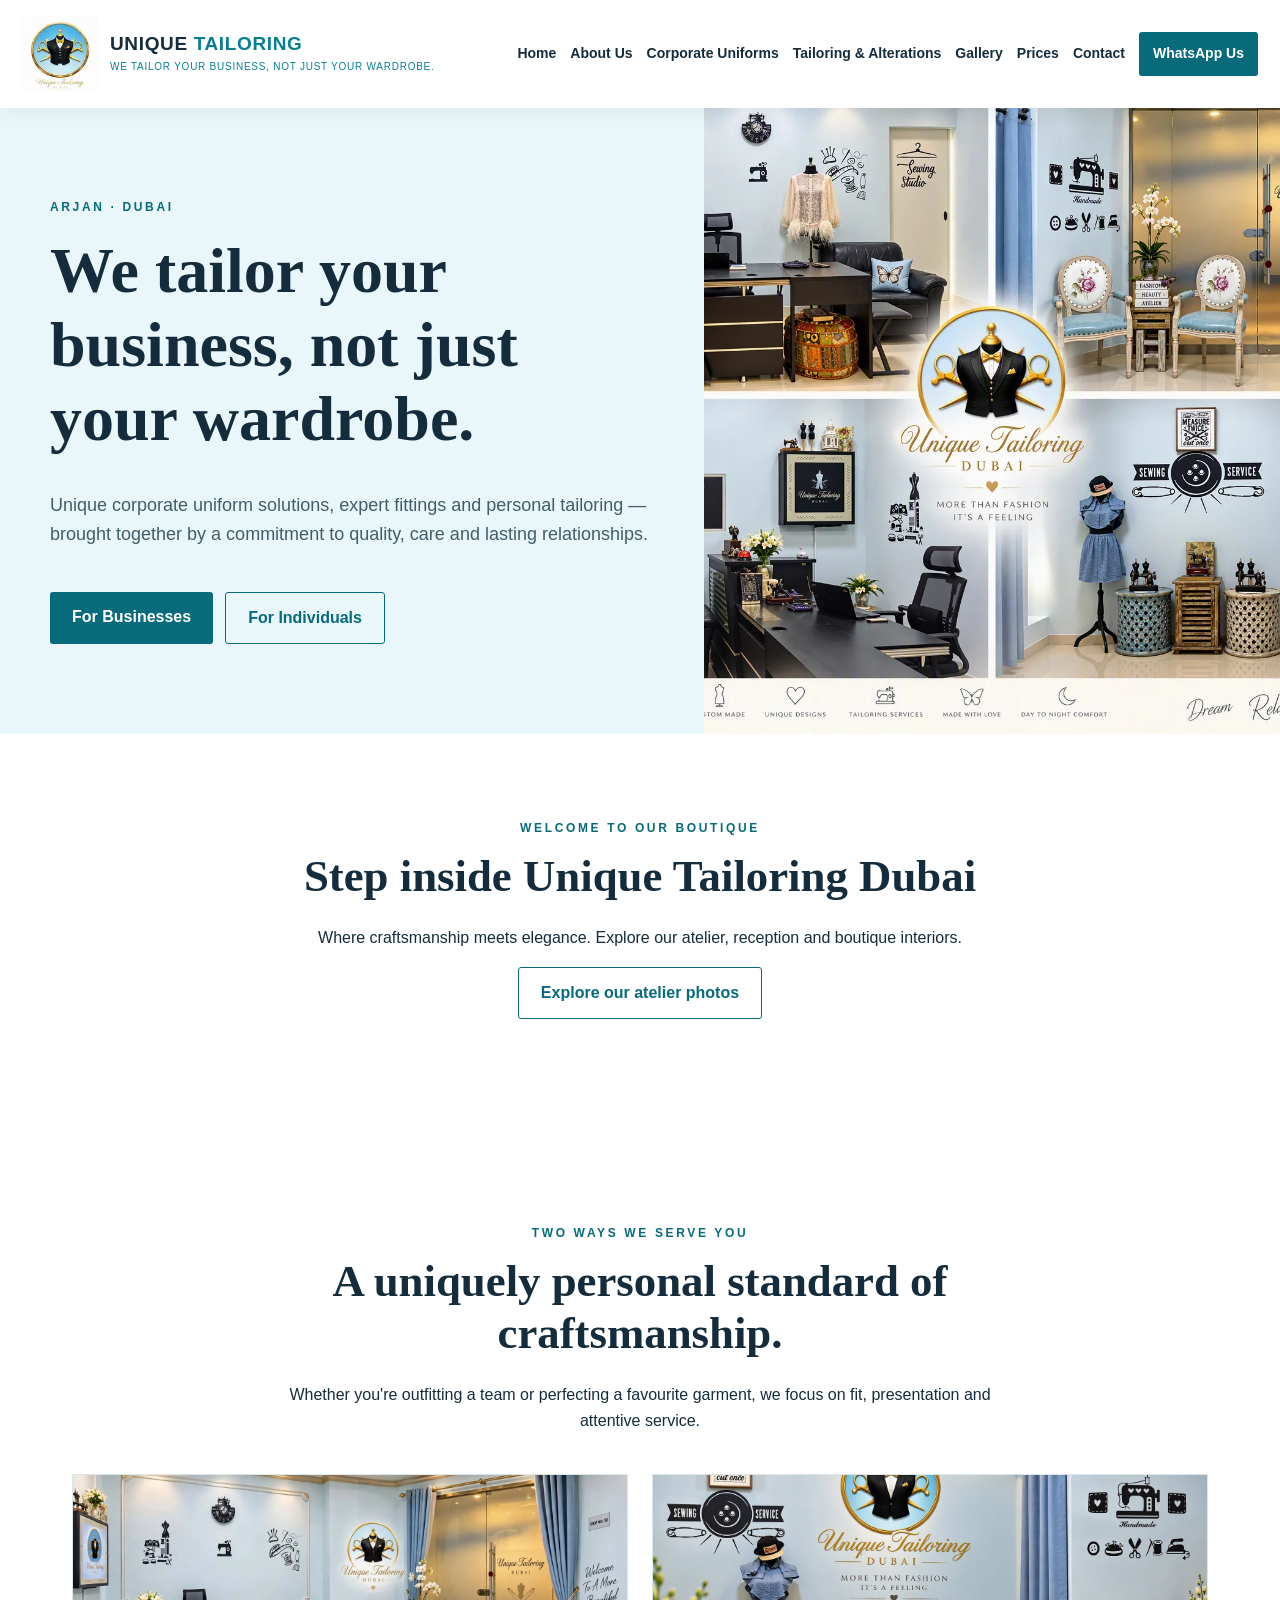
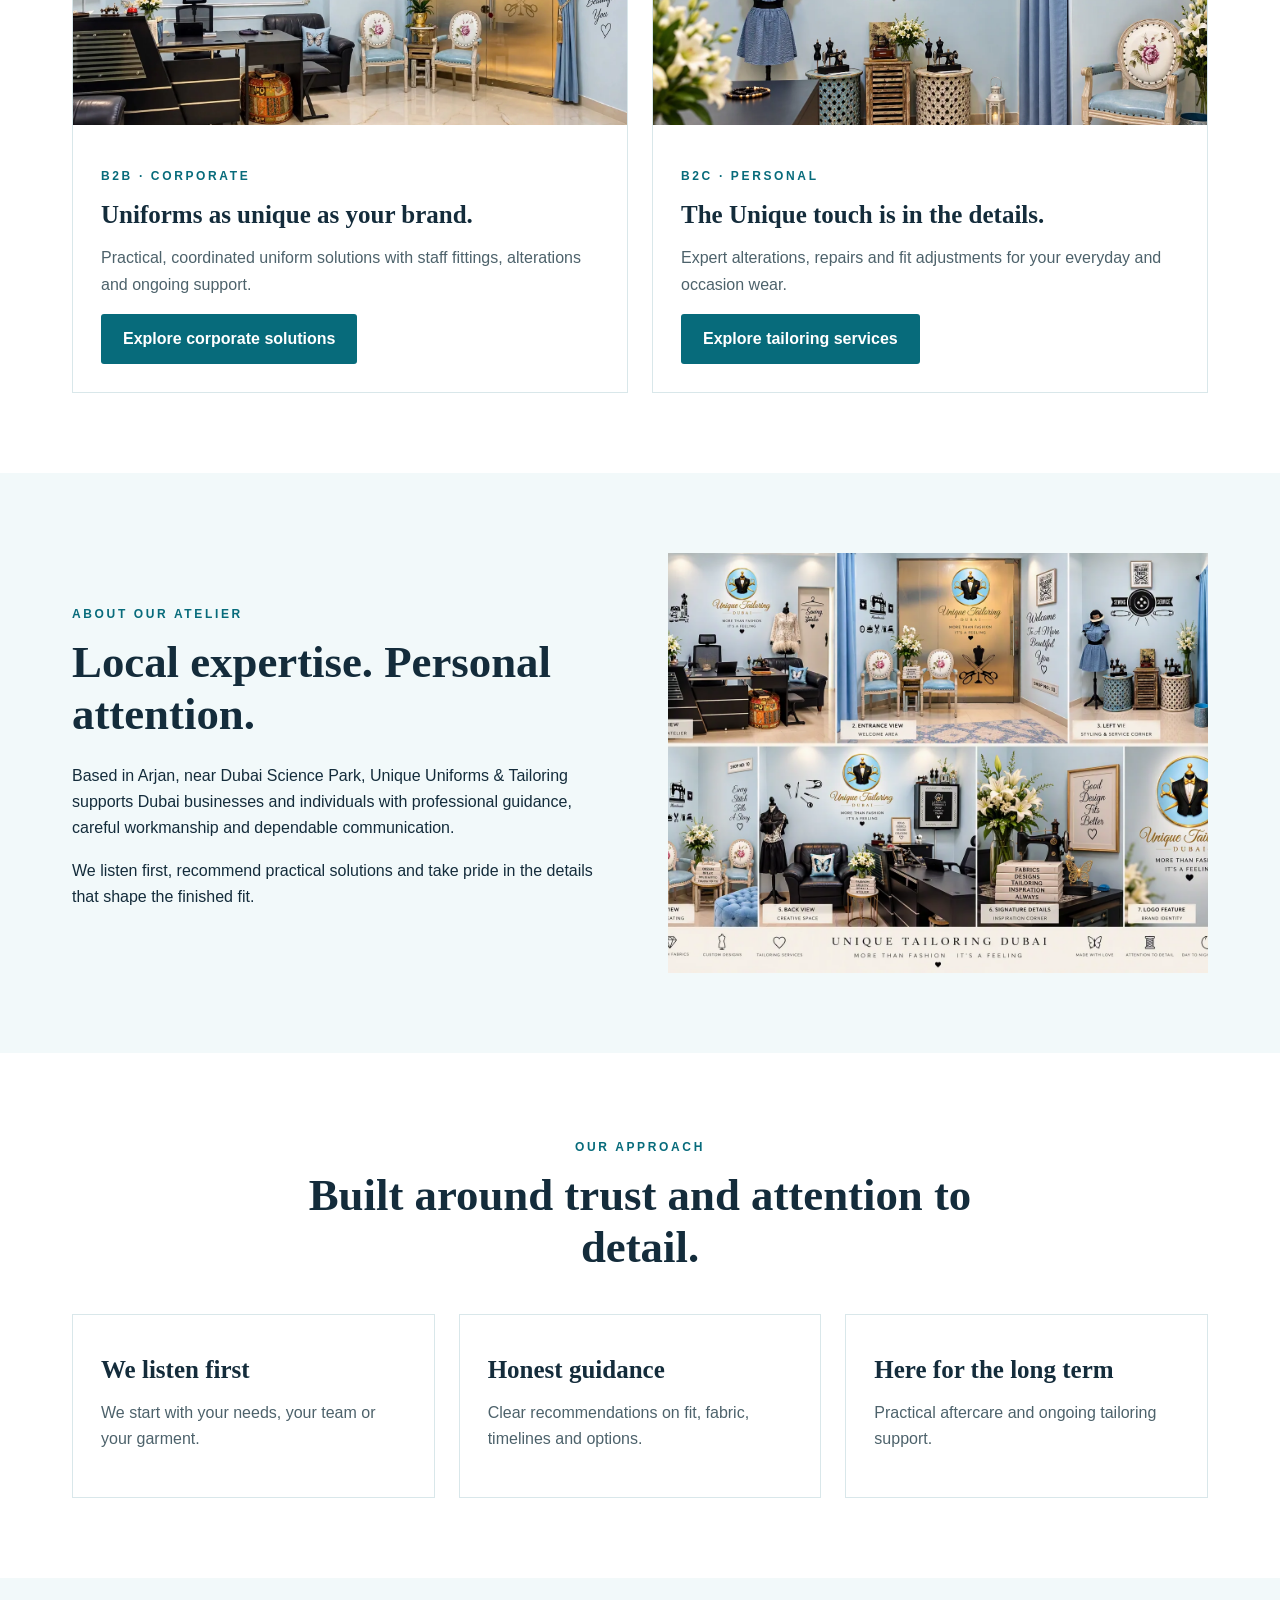
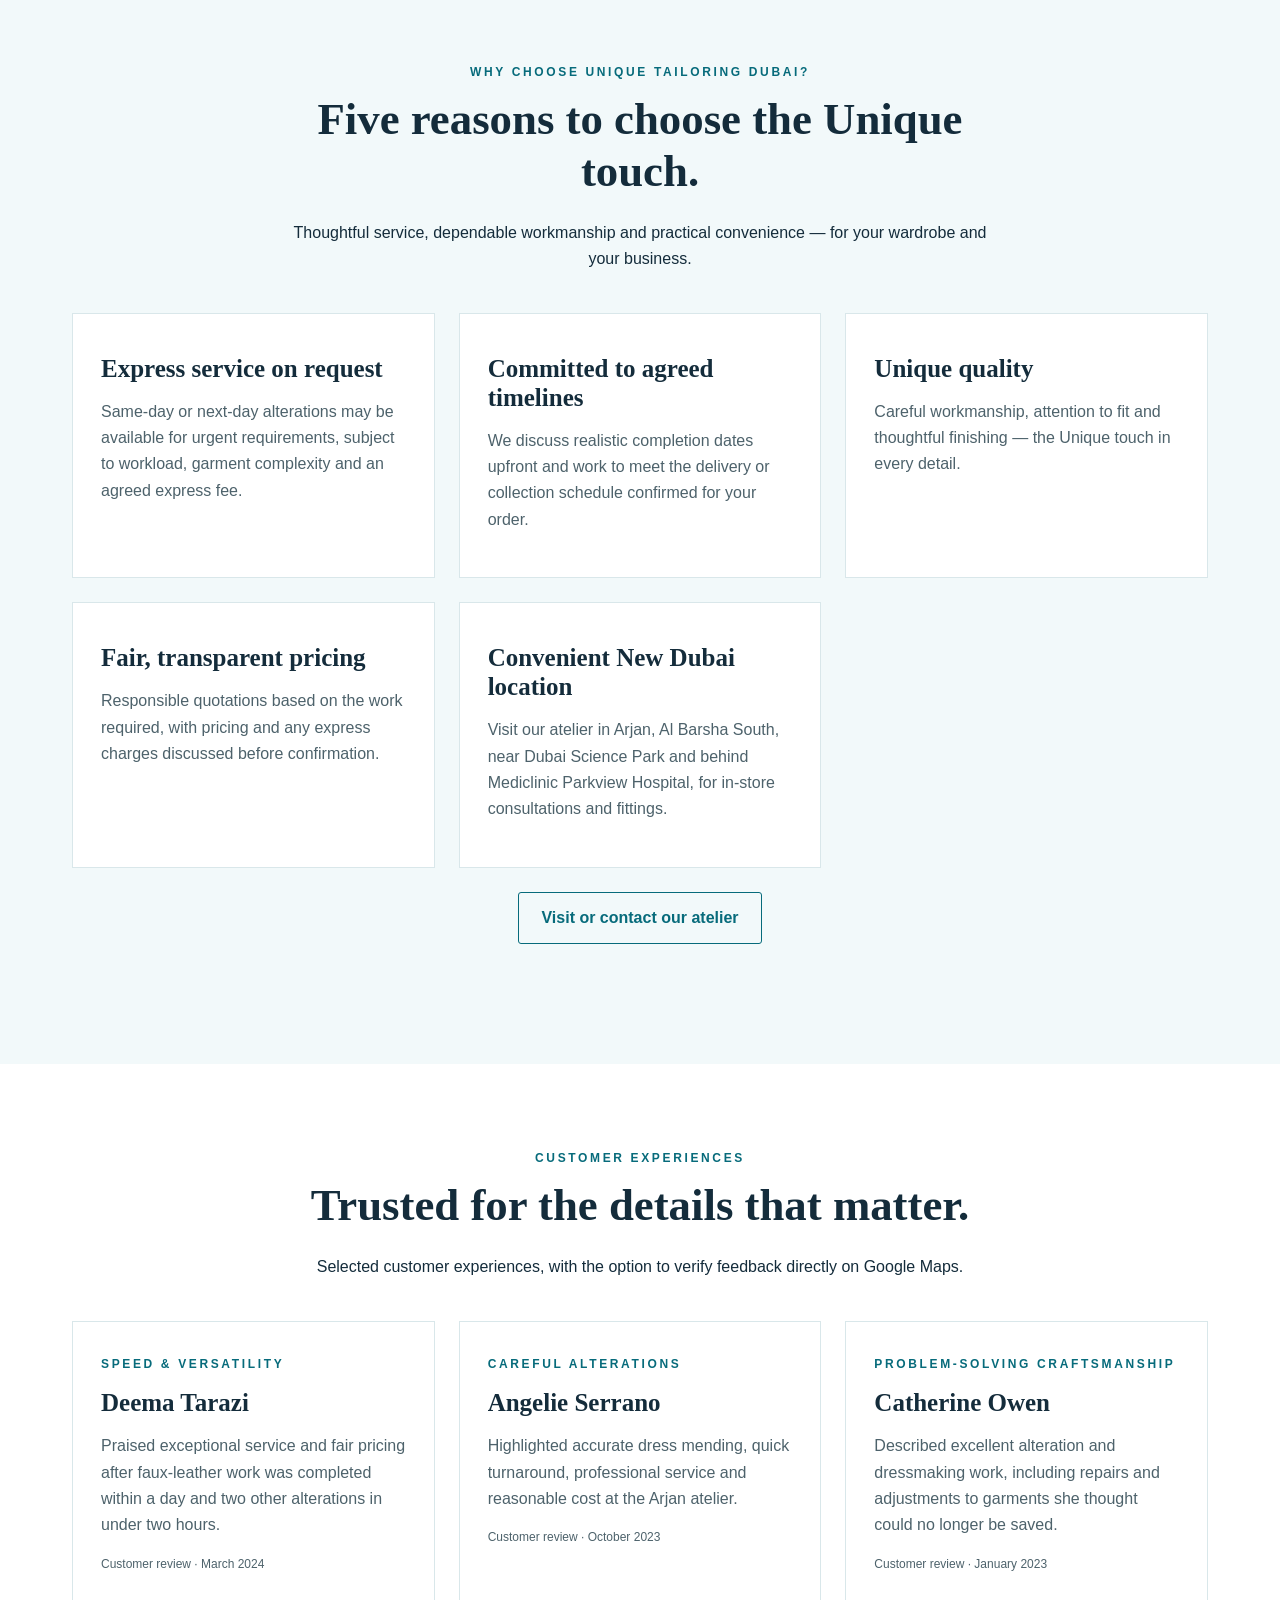
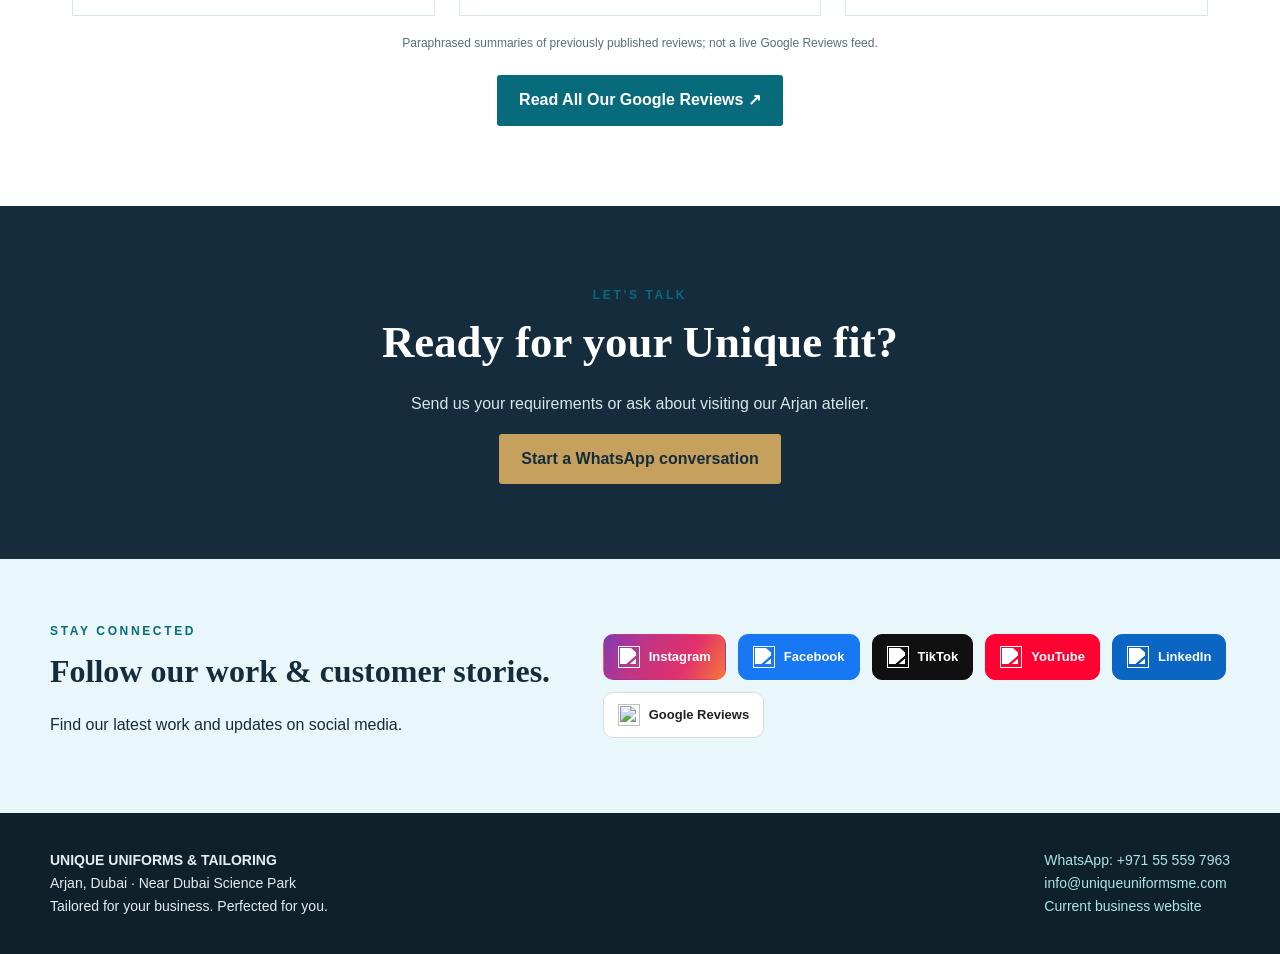
==== index.html @ d4fbe010 "Clarify Google review verification and prominent review link" ====
<!doctype html><html lang="en"><head><meta charset="utf-8"><meta name="viewport" content="width=device-width, initial-scale=1"><meta name="description" content="Unique Uniforms & Tailoring in Arjan, Dubai. Corporate uniforms, professional fittings, tailoring and alterations."><title>Corporate Uniforms & Expert Tailoring | Unique Tailoring Dubai</title><link rel="stylesheet" href="style.css"><meta name="robots" content="noindex,nofollow"><meta property="og:type" content="website"><meta property="og:site_name" content="Unique Tailoring Dubai"><meta property="og:title" content="Corporate Uniforms & Expert Tailoring | Unique Tailoring Dubai"><meta property="og:description" content="Unique Uniforms &amp; Tailoring in Arjan, Dubai. Corporate uniforms, professional fittings, tailoring and alterations."><meta property="og:url" content="https://uniqueuniformsdubai.github.io/Unique-Tailoring-Preview-/index.html"><meta property="og:image" content="https://uniqueuniformsdubai.github.io/Unique-Tailoring-Preview-/atelier-reception-wide.webp"><meta name="twitter:card" content="summary_large_image"><link rel="icon" type="image/webp" href="assets/unique-tailoring-logo.webp"></head><body><header><div class="nav"><a class="brand brand-with-logo" href="index.html"><img src="assets/unique-tailoring-logo.webp" alt="Unique Tailoring Dubai logo" width="76" height="76" loading="lazy"><span class="brand-copy"><span>UNIQUE <span style="color:#087f91">TAILORING</span></span><small>WE TAILOR YOUR BUSINESS, NOT JUST YOUR WARDROBE.</small></span></a><button class="mobile-menu-toggle" type="button" aria-label="Open navigation" aria-expanded="false" aria-controls="site-links" onclick="var n=document.getElementById('site-links');var o=n.classList.toggle('is-open');this.setAttribute('aria-expanded',String(o));this.setAttribute('aria-label',o?'Close navigation':'Open navigation')">☰ <span>Menu</span></button><nav class="links" id="site-links"><a href="index.html">Home</a><a href="about.html">About Us</a><a href="corporate.html">Corporate Uniforms</a><a href="tailoring.html">Tailoring & Alterations</a><a href="gallery.html">Gallery</a><a href="prices.html">Prices</a><a href="contact.html">Contact</a><a class="btn" href="https://wa.me/971555597963" target="_blank" rel="noopener">WhatsApp Us</a></nav></div></header><main><section class="hero"><div class="copy"><span class="eyebrow">Arjan · Dubai</span><h1>We tailor your business, not just your wardrobe.</h1><p class="lead">Unique corporate uniform solutions, expert fittings and personal tailoring — brought together by a commitment to quality, care and lasting relationships.</p><div class="actions"><a class="btn" href="corporate.html">For Businesses</a><a class="btn outline" href="tailoring.html">For Individuals</a></div></div><img src="atelier-views-collage.webp" alt="A collection of views inside Unique Tailoring Dubai atelier and boutique" loading="eager" fetchpriority="high"></section><section class="wrap atelier-home"><div class="center"><span class="eyebrow">Welcome to our boutique</span><h2>Step inside Unique Tailoring Dubai</h2><p>Where craftsmanship meets elegance. Explore our atelier, reception and boutique interiors.</p><a class="btn outline" href="gallery.html#our-atelier">Explore our atelier photos</a></div></section><section class="wrap"><div class="center"><span class="eyebrow">Two ways we serve you</span><h2>A uniquely personal standard of craftsmanship.</h2><p>Whether you're outfitting a team or perfecting a favourite garment, we focus on fit, presentation and attentive service.</p></div><div class="cards two"><article class="card"><img src="atelier-reception-wide.webp" alt="Professional clothing and workwear" loading="lazy"><div class="inside"><span class="eyebrow">B2B · Corporate</span><h3>Uniforms as unique as your brand.</h3><p>Practical, coordinated uniform solutions with staff fittings, alterations and ongoing support.</p><a class="btn" href="corporate.html">Explore corporate solutions</a></div></article><article class="card"><img src="atelier-styling-corner.webp" alt="Tailoring craftsmanship" loading="lazy"><div class="inside"><span class="eyebrow">B2C · Personal</span><h3>The Unique touch is in the details.</h3><p>Expert alterations, repairs and fit adjustments for your everyday and occasion wear.</p><a class="btn" href="tailoring.html">Explore tailoring services</a></div></article></div></section><section class="soft"><div class="wrap split"><div><span class="eyebrow">About our atelier</span><h2>Local expertise. Personal attention.</h2><p>Based in Arjan, near Dubai Science Park, Unique Uniforms & Tailoring supports Dubai businesses and individuals with professional guidance, careful workmanship and dependable communication.</p><p>We listen first, recommend practical solutions and take pride in the details that shape the finished fit.</p></div><img src="atelier-interior-collage.webp" alt="Garment tailoring work" loading="lazy"></div></section><section class="wrap"><div class="center"><span class="eyebrow">Our approach</span><h2>Built around trust and attention to detail.</h2></div><div class="cards"><div class="card"><div class="inside"><h3>We listen first</h3><p>We start with your needs, your team or your garment.</p></div></div><div class="card"><div class="inside"><h3>Honest guidance</h3><p>Clear recommendations on fit, fabric, timelines and options.</p></div></div><div class="card"><div class="inside"><h3>Here for the long term</h3><p>Practical aftercare and ongoing tailoring support.</p></div></div></div></section><section class="soft" id="why-choose-us"><div class="wrap"><div class="center"><span class="eyebrow">Why choose Unique Tailoring Dubai?</span><h2>Five reasons to choose the Unique touch.</h2><p>Thoughtful service, dependable workmanship and practical convenience — for your wardrobe and your business.</p></div><div class="cards"><article class="card"><div class="inside"><h3>Express service on request</h3><p>Same-day or next-day alterations may be available for urgent requirements, subject to workload, garment complexity and an agreed express fee.</p></div></article><article class="card"><div class="inside"><h3>Committed to agreed timelines</h3><p>We discuss realistic completion dates upfront and work to meet the delivery or collection schedule confirmed for your order.</p></div></article><article class="card"><div class="inside"><h3>Unique quality</h3><p>Careful workmanship, attention to fit and thoughtful finishing — the Unique touch in every detail.</p></div></article><article class="card"><div class="inside"><h3>Fair, transparent pricing</h3><p>Responsible quotations based on the work required, with pricing and any express charges discussed before confirmation.</p></div></article><article class="card"><div class="inside"><h3>Convenient New Dubai location</h3><p>Visit our atelier in Arjan, Al Barsha South, near Dubai Science Park and behind Mediclinic Parkview Hospital, for in-store consultations and fittings.</p></div></article></div><div class="center" style="margin-top:24px"><a class="btn outline" href="contact.html">Visit or contact our atelier</a></div></div></section><section class="wrap" id="reviews"><div class="center"><span class="eyebrow">Customer experiences</span><h2>Trusted for the details that matter.</h2><p>Selected customer experiences, with the option to verify feedback directly on Google Maps.</p></div><div class="cards"><article class="card"><div class="inside"><span class="eyebrow">Speed & versatility</span><h3>Deema Tarazi</h3><p>Praised exceptional service and fair pricing after faux-leather work was completed within a day and two other alterations in under two hours.</p><p class="note">Customer review · March 2024</p></div></article><article class="card"><div class="inside"><span class="eyebrow">Careful alterations</span><h3>Angelie Serrano</h3><p>Highlighted accurate dress mending, quick turnaround, professional service and reasonable cost at the Arjan atelier.</p><p class="note">Customer review · October 2023</p></div></article><article class="card"><div class="inside"><span class="eyebrow">Problem-solving craftsmanship</span><h3>Catherine Owen</h3><p>Described excellent alteration and dressmaking work, including repairs and adjustments to garments she thought could no longer be saved.</p><p class="note">Customer review · January 2023</p></div></article></div><p class="review-note">Paraphrased summaries of previously published reviews; not a live Google Reviews feed.</p><div style="text-align:center;margin-top:22px"><a class="btn" href="https://maps.app.goo.gl/wjJMb9TZ3QaaZT998?g_st=ic" target="_blank" rel="noopener noreferrer">Read All Our Google Reviews ↗</a></div></section><section class="cta"><span class="eyebrow">Let's talk</span><h2>Ready for your Unique fit?</h2><p>Send us your requirements or ask about visiting our Arjan atelier.</p><a class="btn gold" href="https://wa.me/971555597963">Start a WhatsApp conversation</a></section><section class="social-strip"><div class="social-inner"><div><span class="eyebrow">Stay connected</span><h2>Follow our work & customer stories.</h2><p>Find our latest work and updates on social media.</p></div><div class="social-icons"><a class="social-link" href="https://www.instagram.com/uniforms_unique" target="_blank" rel="noopener noreferrer" aria-label="Instagram"><img src="https://cdn.jsdelivr.net/npm/simple-icons@v15/icons/instagram.svg" alt="" loading="lazy"><span>Instagram</span></a><a class="social-link" href="https://www.facebook.com/share/1H9Nz3CjFB/?mibextid=wwXIfr" target="_blank" rel="noopener noreferrer" aria-label="Facebook"><img src="https://cdn.jsdelivr.net/npm/simple-icons@v15/icons/facebook.svg" alt="" loading="lazy"><span>Facebook</span></a><a class="social-link" href="https://www.tiktok.com/@uniqueuniforms" target="_blank" rel="noopener noreferrer" aria-label="TikTok"><img src="https://cdn.jsdelivr.net/npm/simple-icons@v15/icons/tiktok.svg" alt="" loading="lazy"><span>TikTok</span></a><a class="social-link" href="https://youtube.com/@abdallaabdelaziz542" target="_blank" rel="noopener noreferrer" aria-label="YouTube"><img src="https://cdn.jsdelivr.net/npm/simple-icons@v15/icons/youtube.svg" alt="" loading="lazy"><span>YouTube</span></a><a class="social-link" href="https://www.linkedin.com/company/unique-uniforms-tailoring/" target="_blank" rel="noopener noreferrer" aria-label="LinkedIn"><img src="https://cdn.jsdelivr.net/npm/simple-icons@v15/icons/linkedin.svg" alt="" loading="lazy"><span>LinkedIn</span></a><a class="social-link" href="https://maps.app.goo.gl/wjJMb9TZ3QaaZT998?g_st=ic" target="_blank" rel="noopener noreferrer" aria-label="Google Reviews"><img src="https://cdn.jsdelivr.net/npm/simple-icons@v15/icons/google.svg" alt="" loading="lazy"><span>Google Reviews</span></a></div></div></section></main><footer><div class="foot"><div><strong>UNIQUE UNIFORMS & TAILORING</strong><div>Arjan, Dubai · Near Dubai Science Park</div><div>Tailored for your business. Perfected for you.</div></div><div><a href="https://wa.me/971555597963">WhatsApp: +971 55 559 7963</a><div><a href="mailto:info@uniqueuniformsme.com">info@uniqueuniformsme.com</a></div><div><a href="https://uniqueuniformsme.com">Current business website</a></div></div></div></footer></body></html>
---- style.css ----
:root{--navy:#142c3b;--teal:#087f91;--sky:#eaf7fa;--gold:#c6a15d;--muted:#58707b}*{box-sizing:border-box}body{margin:0;font-family:Arial,Helvetica,sans-serif;color:var(--navy);line-height:1.65}a{text-decoration:none;color:inherit}header{background:white;position:sticky;top:0;z-index:5;box-shadow:0 2px 20px #142c3b12}.nav{max-width:1180px;margin:auto;padding:16px 22px;display:flex;align-items:center;justify-content:space-between;gap:18px}.brand{font-weight:800;letter-spacing:.04em;line-height:1.2}.brand small{display:block;font-weight:400;color:var(--teal);font-size:11px;letter-spacing:.15em}.links{display:flex;gap:22px;align-items:center;font-size:14px;font-weight:600}.btn{display:inline-block;background:var(--teal);color:white;border-radius:3px;padding:12px 22px;font-weight:700}.btn.gold{background:var(--gold);color:var(--navy)}.btn.outline{background:transparent;border:1px solid var(--teal);color:var(--teal)}.hero{min-height:570px;display:grid;grid-template-columns:1.1fr .9fr;background:var(--sky)}.hero .copy{padding:90px max(28px,calc((100vw - 1180px)/2));padding-right:50px;display:flex;flex-direction:column;justify-content:center}.eyebrow{text-transform:uppercase;color:var(--teal);letter-spacing:.22em;font-size:12px;font-weight:800}h1,h2,h3{font-family:Georgia,serif;line-height:1.16}h1{font-size:clamp(40px,5vw,70px);margin:16px 0}h2{font-size:clamp(30px,3.5vw,46px);margin:10px 0 22px}h3{font-size:25px;margin:12px 0}.lead{font-size:18px;color:#425d69;max-width:600px}.hero img{width:100%;height:100%;object-fit:cover;min-height:420px}.actions{display:flex;gap:12px;flex-wrap:wrap;margin-top:24px}.wrap{max-width:1180px;margin:auto;padding:80px 22px}.center{text-align:center;max-width:720px;margin:0 auto 40px}.cards{display:grid;grid-template-columns:repeat(3,1fr);gap:24px}.cards.two{grid-template-columns:repeat(2,1fr)}.card{border:1px solid #d9e7ea;background:white;overflow:hidden}.card img{width:100%;height:250px;object-fit:cover}.card .inside{padding:28px}.card p{color:var(--muted)}.soft{background:#f2f9fa}.dark{background:var(--navy);color:white}.dark p{color:#d3e3e9}.split{display:grid;grid-template-columns:1fr 1fr;gap:55px;align-items:center}.split img{width:100%;height:420px;object-fit:cover}.pill{display:inline-block;background:#d8eff2;color:#087f91;padding:7px 12px;margin:4px;font-size:13px;font-weight:700}.cta{text-align:center;padding:75px 20px;background:var(--navy);color:white}.cta p{color:#d6e7ea}footer{background:#0e202a;color:#e4eef1;padding:36px 22px;font-size:14px}footer .foot{max-width:1180px;margin:auto;display:flex;justify-content:space-between;gap:20px;flex-wrap:wrap}footer a{color:#aee3e9}.note{font-size:12px;color:#6b818a}.contact{display:grid;grid-template-columns:1fr 1fr;gap:30px}.contact .panel{padding:28px;background:var(--sky)}@media(max-width:760px){.nav{align-items:flex-start;flex-direction:column}.links{flex-wrap:wrap;gap:12px}.hero{grid-template-columns:1fr}.hero .copy{padding:56px 24px}.hero img{height:320px;min-height:0}.wrap{padding:55px 20px}.cards,.cards.two,.split,.contact{grid-template-columns:1fr}.split img{height:300px}.card img{height:220px}}
.social-strip{background:#eaf7fa;padding:58px 22px}.social-inner{max-width:1180px;margin:auto;display:grid;grid-template-columns:1fr 1.2fr;gap:30px;align-items:center}.social-inner h2{font-size:32px}.social-icons{display:flex;gap:10px;flex-wrap:wrap}.social-link{display:flex;gap:9px;align-items:center;background:white;border:1px solid #d9e7ea;border-radius:5px;padding:11px 13px;font-size:13px;font-weight:700}.social-link img{width:19px;height:19px}.review-note{text-align:center;font-size:12px;color:#58707b;margin-top:18px}@media(max-width:760px){.social-inner{grid-template-columns:1fr}}

.brand-with-logo{display:flex;align-items:center;gap:12px}.brand-with-logo img{width:76px;height:76px;object-fit:contain;flex-shrink:0}.brand-copy{display:flex;flex-direction:column;gap:4px}.brand-copy>span{font-size:19px}.brand-copy small{max-width:350px;font-size:10px;line-height:1.45;color:#087f91;letter-spacing:.075em}@media(max-width:760px){.brand-with-logo img{width:62px;height:62px}.brand-copy>span{font-size:17px}.brand-copy small{font-size:9px;max-width:240px}}

.nav{max-width:1320px}.links{gap:14px;flex-wrap:wrap}.links>a{white-space:nowrap}.links .btn{padding:10px 14px}.interior-hero{background:linear-gradient(120deg,#eaf7fa,#f8fbfb);border-bottom:1px solid #d9e7ea}.interior-hero .wrap{padding-top:70px;padding-bottom:70px}.interior-hero h1{max-width:900px}.about-logo{max-height:440px;object-fit:contain!important}.gallery-placeholder{min-height:235px;background:linear-gradient(145deg,#dceff3,#f9fbfa);display:flex;flex-direction:column;align-items:center;justify-content:center;text-align:center;gap:9px;padding:25px;border-bottom:1px solid #d9e7ea}.gallery-placeholder span{font:40px Georgia,serif;color:#c6a15d}.gallery-placeholder strong{font:24px Georgia,serif;color:#142c3b}.gallery-placeholder small{color:#58707b}.gallery-wide{min-height:190px;border:1px solid #d9e7ea}.price-pending{font-weight:700;color:#087f91!important}@media(max-width:1000px){.nav{align-items:flex-start;flex-direction:column}.links{gap:12px}}@media(max-width:760px){.interior-hero .wrap{padding-top:50px;padding-bottom:50px}.links{font-size:12px}.links .btn{padding:9px 11px}}

.photo-grid{display:grid;grid-template-columns:repeat(4,minmax(0,1fr));gap:18px}.photo-item{margin:0;border:1px solid #d9e7ea;background:white;overflow:hidden}.photo-item img{width:100%;aspect-ratio:4/5;object-fit:cover;display:block;transition:transform .2s}.photo-item img:hover{transform:scale(1.035)}.photo-item figcaption{padding:13px 14px;font-size:13px;color:#425d69}@media(max-width:900px){.photo-grid{grid-template-columns:repeat(2,minmax(0,1fr))}}@media(max-width:500px){.photo-grid{gap:10px}.photo-item figcaption{font-size:11px;padding:10px}}

.price-groups{display:grid;grid-template-columns:repeat(2,minmax(0,1fr));gap:26px}.price-group{border:1px solid #d9e7ea;background:white;padding:25px}.price-group h3{font-size:24px;border-bottom:2px solid #eaf7fa;padding-bottom:14px}.price-entry{display:flex;justify-content:space-between;gap:16px;padding:12px 0;border-bottom:1px solid #e9eff1;align-items:start}.price-entry:last-child{border:0}.price-entry strong{font-size:14px}.price-entry p{font-size:12px;color:#58707b;margin:2px 0 0}.price-entry>span{white-space:nowrap;font-weight:700;color:#087f91;font-size:14px}@media(max-width:760px){.price-groups{grid-template-columns:1fr}.price-group{padding:19px}}

/* Recognizable platform-brand social icons and touch-friendly profile links */
.social-icons{gap:12px}.social-link{border-radius:10px;padding:10px 14px;min-height:46px;transition:transform .15s ease,box-shadow .15s ease}.social-link:hover,.social-link:focus-visible{transform:translateY(-2px);box-shadow:0 5px 15px #142c3b20}.social-link img{width:22px;height:22px;flex-shrink:0}.social-link[href*="instagram.com"]{background:linear-gradient(120deg,#833ab4,#c13584,#e1306c,#f77737);color:#fff;border-color:transparent}.social-link[href*="facebook.com"]{background:#1877f2;color:#fff;border-color:#1877f2}.social-link[href*="tiktok.com"]{background:#101010;color:#fff;border-color:#101010}.social-link[href*="youtube.com"]{background:#ff0033;color:#fff;border-color:#ff0033}.social-link[href*="linkedin.com"]{background:#0a66c2;color:#fff;border-color:#0a66c2}.social-link[href*="g.co"],.social-link[href*="maps.app.goo.gl"]{background:#fff;color:#202124;border-color:#dadce0}.social-link:not([href*="g.co"]):not([href*="maps.app.goo.gl"]) img{filter:brightness(0) invert(1)}

/* Responsive accessible navigation */
.mobile-menu-toggle{display:none;align-items:center;gap:8px;border:1px solid #bcd7dc;background:white;color:var(--navy);border-radius:7px;font-size:16px;font-weight:700;padding:9px 13px;cursor:pointer}
@media(max-width:760px){.nav{flex-direction:row;flex-wrap:wrap;align-items:center;justify-content:space-between;padding:10px 16px}.brand-with-logo{max-width:calc(100% - 110px)}.brand-with-logo img{width:48px;height:48px}.brand-copy>span{font-size:14px}.brand-copy small{font-size:8px;letter-spacing:0;max-width:210px}.mobile-menu-toggle{display:inline-flex}.links{display:none;width:100%;flex-direction:column;align-items:stretch;gap:0;padding:8px 0 12px;border-top:1px solid #e5eff1}.links.is-open{display:flex}.links>a{display:block;padding:12px 8px;font-size:15px;border-bottom:1px solid #edf2f3}.links>a.btn{text-align:center;margin-top:8px}.hero .copy{padding:45px 22px}.hero img{min-height:280px}.wrap{padding-top:48px;padding-bottom:48px}.photo-grid{grid-template-columns:repeat(2,minmax(0,1fr));gap:10px}.photo-item figcaption{font-size:12px;padding:8px}.social-link{min-height:46px}}
@media(max-width:370px){.brand-copy small{display:none}.photo-grid{grid-template-columns:1fr}}

/* Readability and accessible contrast refinements */
:root{--teal:#076b7b;--muted:#4d626b}
.eyebrow{color:#076b7b}.photo-item figcaption{font-size:14px}.review-date{color:#4d626b;font-size:13px}
@media(max-width:760px){.brand-copy small{font-size:10px;line-height:1.3;letter-spacing:0}.photo-item figcaption{font-size:13px}.eyebrow{font-size:13px}.review-date{font-size:13px}}

/* In-page gallery lightbox, with native Escape-to-close and focus management */
.gallery-lightbox{width:min(94vw,1080px);max-width:1080px;max-height:94vh;border:0;border-radius:12px;padding:12px;background:#fff;color:#142c3b;box-shadow:0 20px 70px #0005}.gallery-lightbox::backdrop{background:#071821dd}.lightbox-toolbar{display:flex;align-items:center;justify-content:space-between;gap:18px;padding:4px 4px 12px}.lightbox-caption{font-size:15px;font-weight:600}.lightbox-close{border:0;background:#eaf7fa;color:#142c3b;border-radius:50%;width:42px;height:42px;font-size:29px;line-height:1;cursor:pointer;flex-shrink:0}.lightbox-close:focus-visible{outline:3px solid #076b7b;outline-offset:2px}.lightbox-image{display:block;max-width:100%;width:auto;max-height:calc(94vh - 90px);object-fit:contain;margin:auto}

.story-content{max-width:780px;margin:24px auto 0;font-size:17px;line-height:1.8}.story-content p{margin:0 0 17px}.story-content strong{color:#076b7b;font-size:20px}
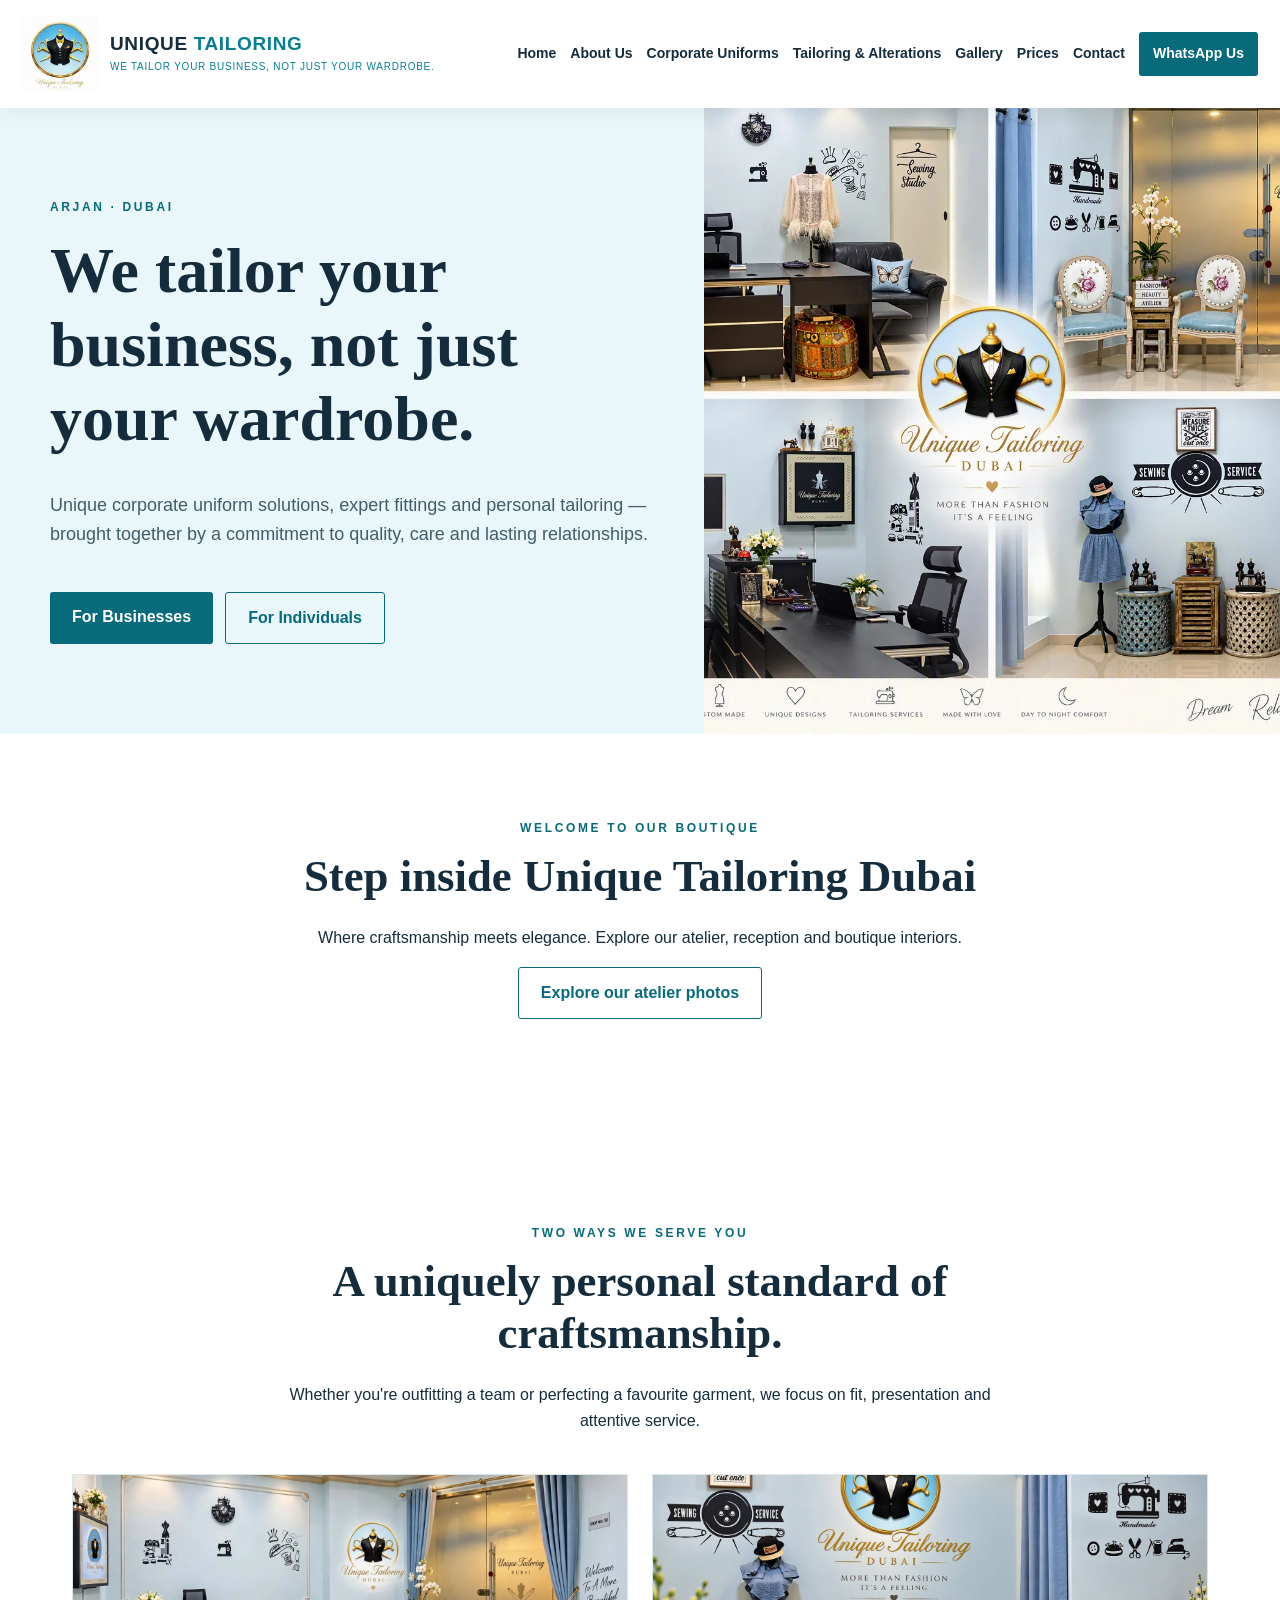
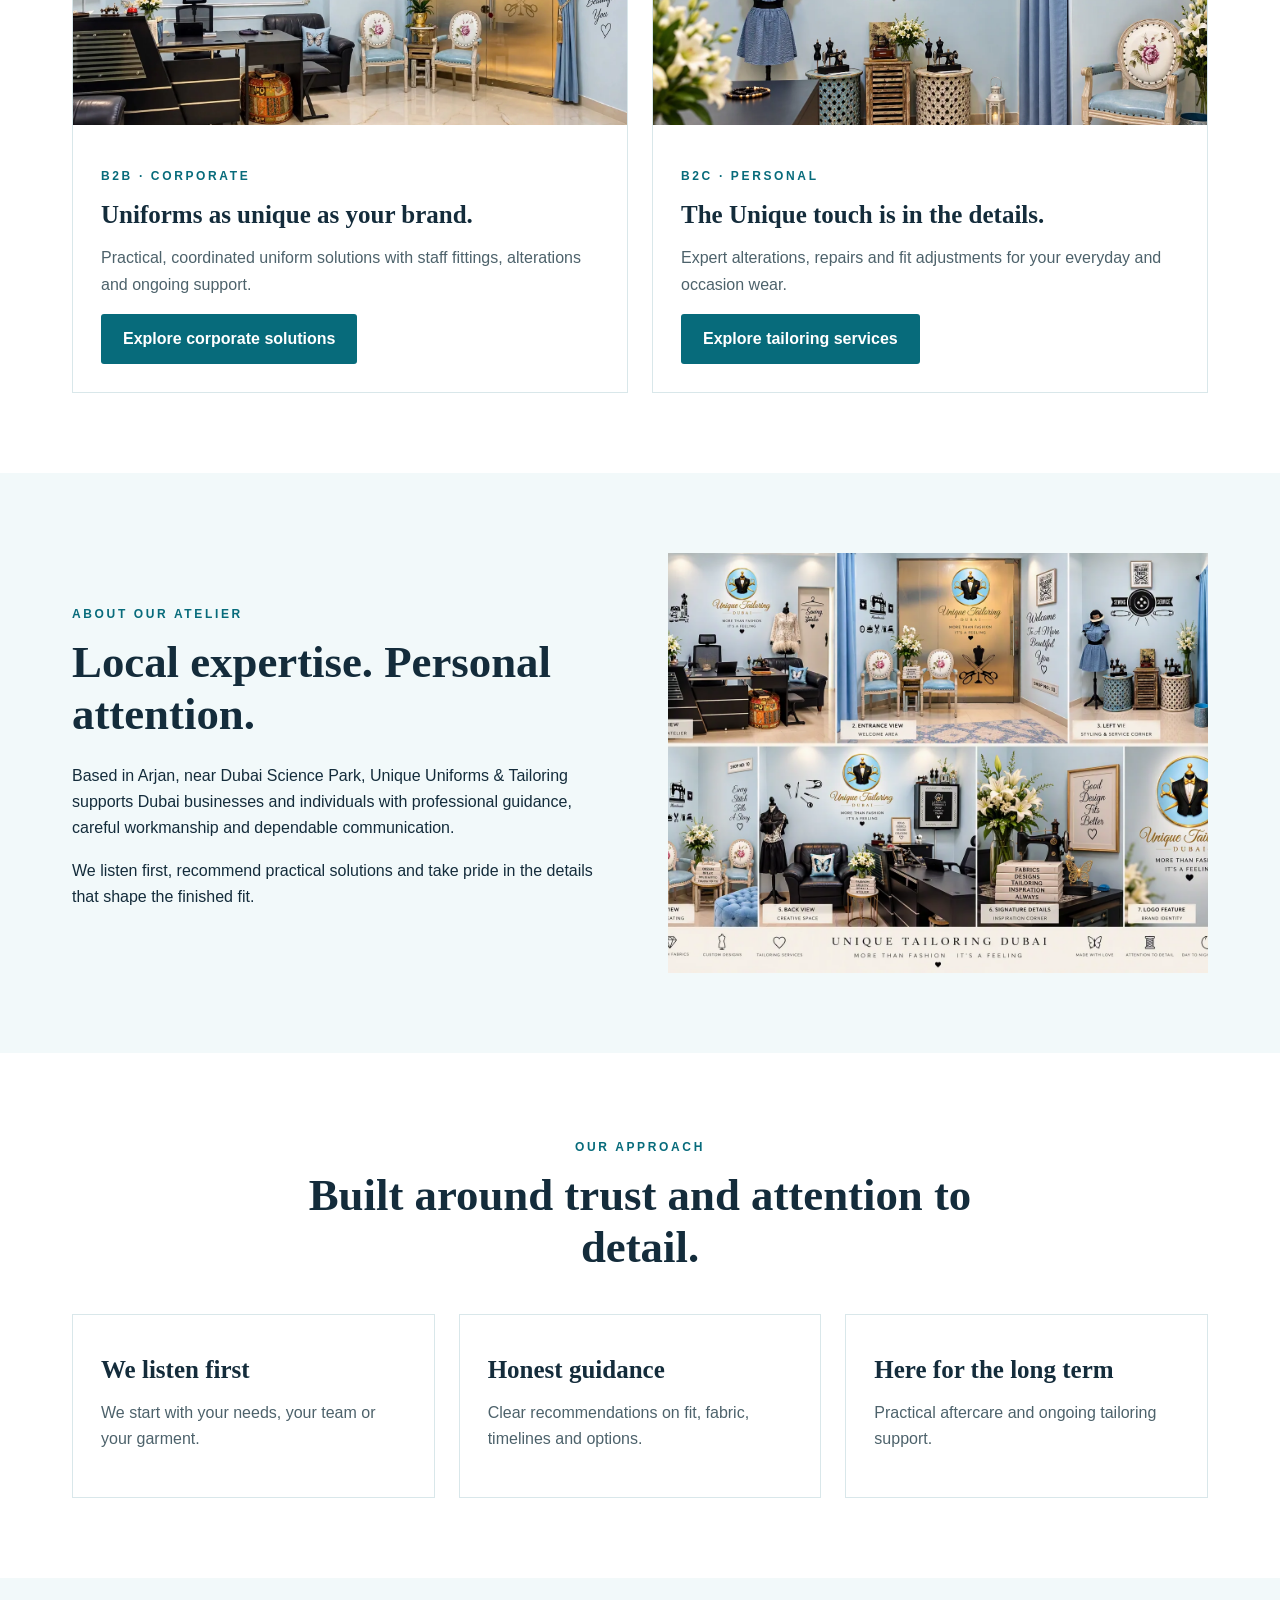
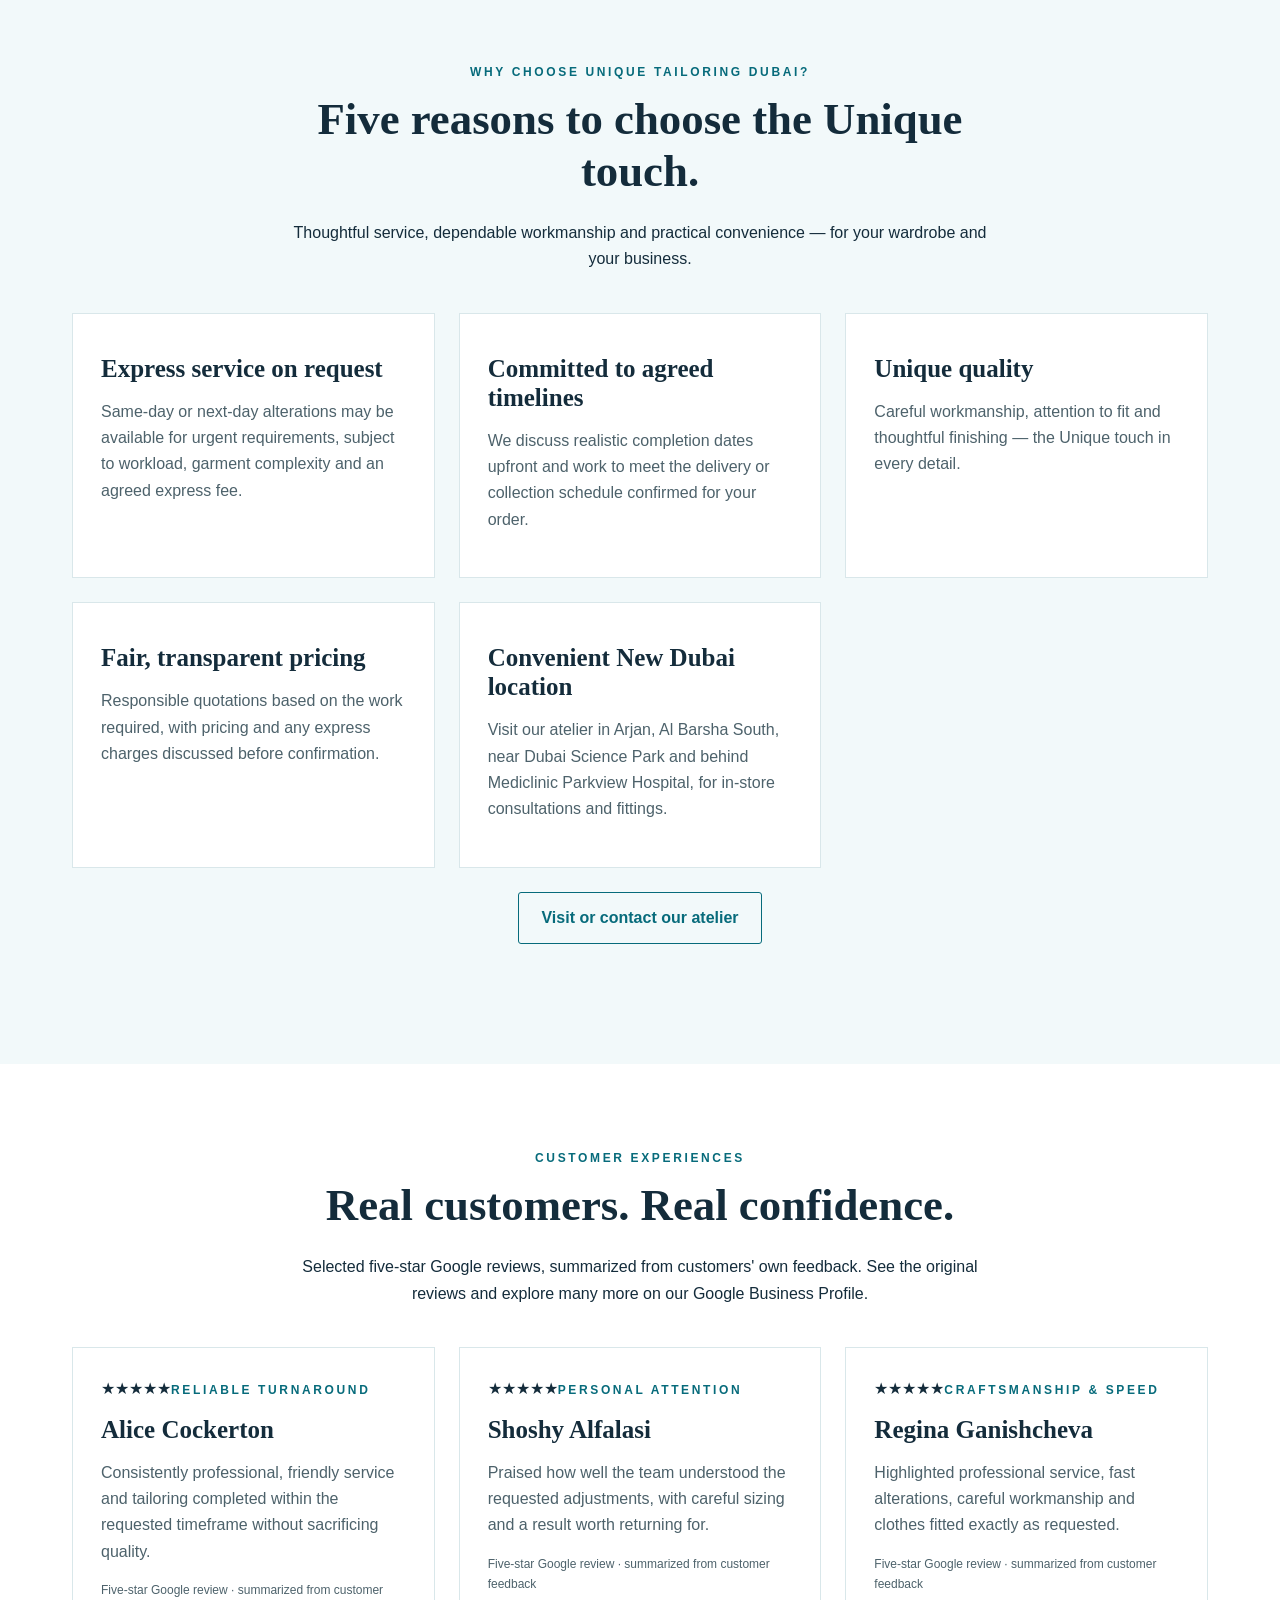
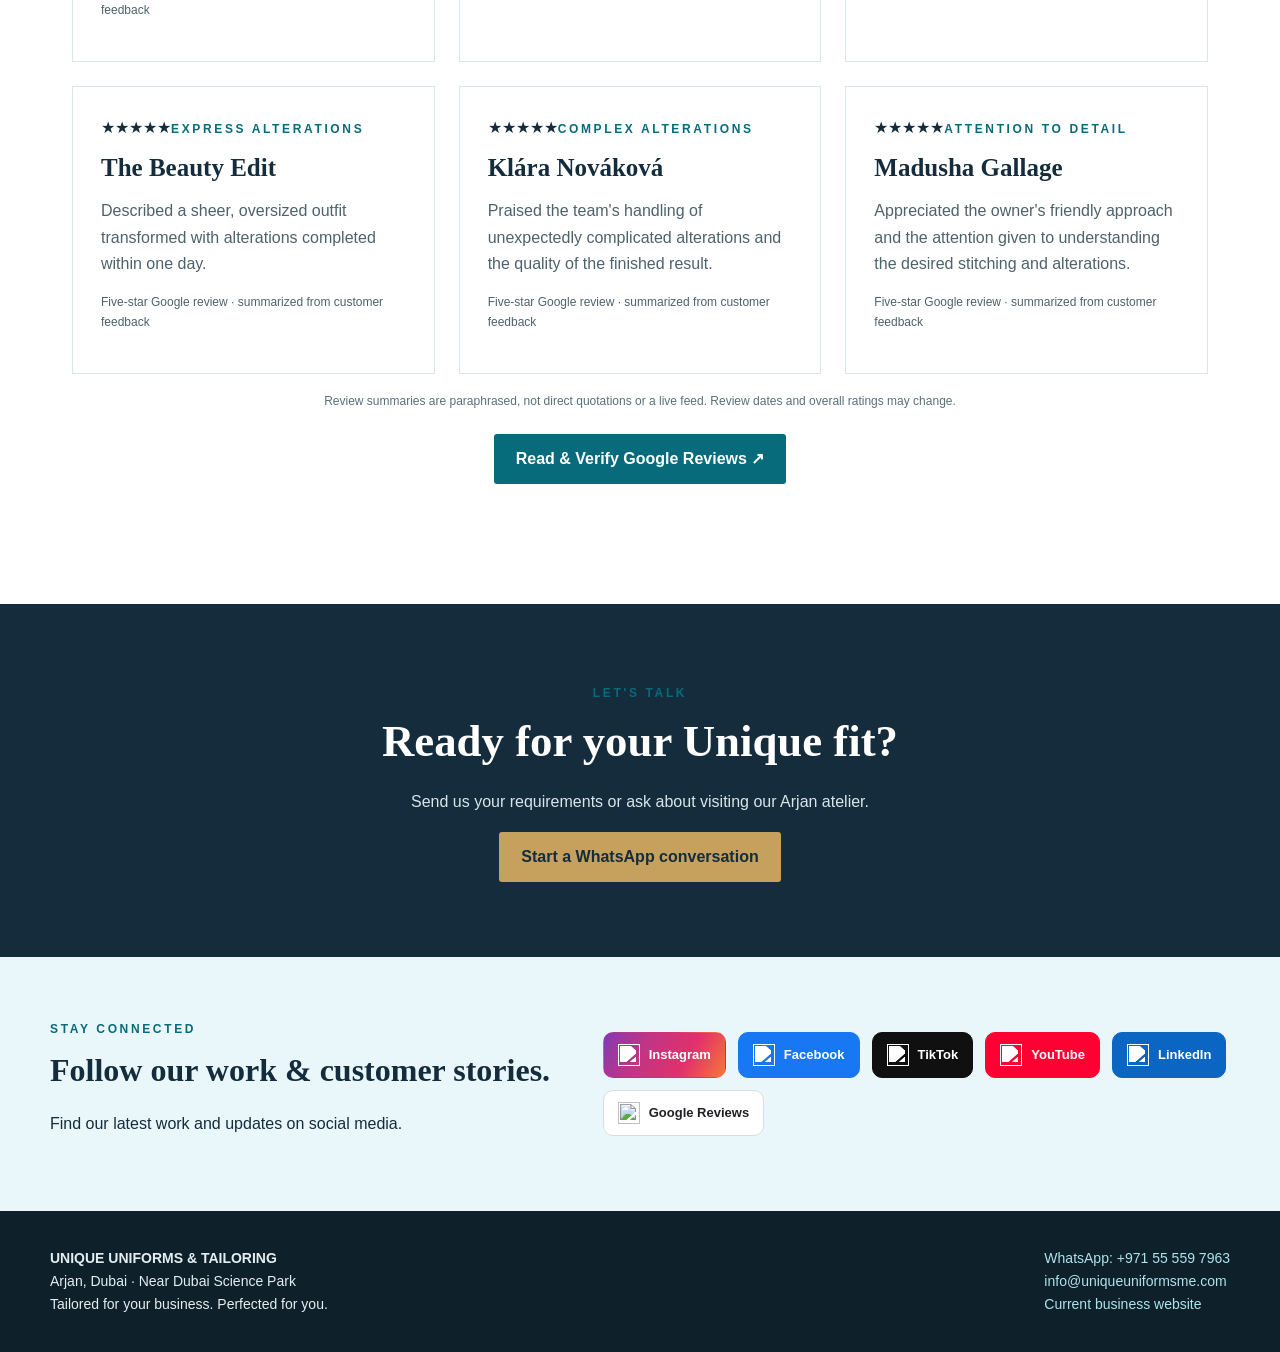
==== commit 2b53493c: "Show six recent verified customer testimonials with direct Google verification" ====
--- a/index.html
+++ b/index.html
@@ -1 +1 @@
-<!doctype html><html lang="en"><head><meta charset="utf-8"><meta name="viewport" content="width=device-width, initial-scale=1"><meta name="description" content="Unique Uniforms & Tailoring in Arjan, Dubai. Corporate uniforms, professional fittings, tailoring and alterations."><title>Corporate Uniforms & Expert Tailoring | Unique Tailoring Dubai</title><link rel="stylesheet" href="style.css"><meta name="robots" content="noindex,nofollow"><meta property="og:type" content="website"><meta property="og:site_name" content="Unique Tailoring Dubai"><meta property="og:title" content="Corporate Uniforms & Expert Tailoring | Unique Tailoring Dubai"><meta property="og:description" content="Unique Uniforms &amp; Tailoring in Arjan, Dubai. Corporate uniforms, professional fittings, tailoring and alterations."><meta property="og:url" content="https://uniqueuniformsdubai.github.io/Unique-Tailoring-Preview-/index.html"><meta property="og:image" content="https://uniqueuniformsdubai.github.io/Unique-Tailoring-Preview-/atelier-reception-wide.webp"><meta name="twitter:card" content="summary_large_image"><link rel="icon" type="image/webp" href="assets/unique-tailoring-logo.webp"></head><body><header><div class="nav"><a class="brand brand-with-logo" href="index.html"><img src="assets/unique-tailoring-logo.webp" alt="Unique Tailoring Dubai logo" width="76" height="76" loading="lazy"><span class="brand-copy"><span>UNIQUE <span style="color:#087f91">TAILORING</span></span><small>WE TAILOR YOUR BUSINESS, NOT JUST YOUR WARDROBE.</small></span></a><button class="mobile-menu-toggle" type="button" aria-label="Open navigation" aria-expanded="false" aria-controls="site-links" onclick="var n=document.getElementById('site-links');var o=n.classList.toggle('is-open');this.setAttribute('aria-expanded',String(o));this.setAttribute('aria-label',o?'Close navigation':'Open navigation')">☰ <span>Menu</span></button><nav class="links" id="site-links"><a href="index.html">Home</a><a href="about.html">About Us</a><a href="corporate.html">Corporate Uniforms</a><a href="tailoring.html">Tailoring & Alterations</a><a href="gallery.html">Gallery</a><a href="prices.html">Prices</a><a href="contact.html">Contact</a><a class="btn" href="https://wa.me/971555597963" target="_blank" rel="noopener">WhatsApp Us</a></nav></div></header><main><section class="hero"><div class="copy"><span class="eyebrow">Arjan · Dubai</span><h1>We tailor your business, not just your wardrobe.</h1><p class="lead">Unique corporate uniform solutions, expert fittings and personal tailoring — brought together by a commitment to quality, care and lasting relationships.</p><div class="actions"><a class="btn" href="corporate.html">For Businesses</a><a class="btn outline" href="tailoring.html">For Individuals</a></div></div><img src="atelier-views-collage.webp" alt="A collection of views inside Unique Tailoring Dubai atelier and boutique" loading="eager" fetchpriority="high"></section><section class="wrap atelier-home"><div class="center"><span class="eyebrow">Welcome to our boutique</span><h2>Step inside Unique Tailoring Dubai</h2><p>Where craftsmanship meets elegance. Explore our atelier, reception and boutique interiors.</p><a class="btn outline" href="gallery.html#our-atelier">Explore our atelier photos</a></div></section><section class="wrap"><div class="center"><span class="eyebrow">Two ways we serve you</span><h2>A uniquely personal standard of craftsmanship.</h2><p>Whether you're outfitting a team or perfecting a favourite garment, we focus on fit, presentation and attentive service.</p></div><div class="cards two"><article class="card"><img src="atelier-reception-wide.webp" alt="Professional clothing and workwear" loading="lazy"><div class="inside"><span class="eyebrow">B2B · Corporate</span><h3>Uniforms as unique as your brand.</h3><p>Practical, coordinated uniform solutions with staff fittings, alterations and ongoing support.</p><a class="btn" href="corporate.html">Explore corporate solutions</a></div></article><article class="card"><img src="atelier-styling-corner.webp" alt="Tailoring craftsmanship" loading="lazy"><div class="inside"><span class="eyebrow">B2C · Personal</span><h3>The Unique touch is in the details.</h3><p>Expert alterations, repairs and fit adjustments for your everyday and occasion wear.</p><a class="btn" href="tailoring.html">Explore tailoring services</a></div></article></div></section><section class="soft"><div class="wrap split"><div><span class="eyebrow">About our atelier</span><h2>Local expertise. Personal attention.</h2><p>Based in Arjan, near Dubai Science Park, Unique Uniforms & Tailoring supports Dubai businesses and individuals with professional guidance, careful workmanship and dependable communication.</p><p>We listen first, recommend practical solutions and take pride in the details that shape the finished fit.</p></div><img src="atelier-interior-collage.webp" alt="Garment tailoring work" loading="lazy"></div></section><section class="wrap"><div class="center"><span class="eyebrow">Our approach</span><h2>Built around trust and attention to detail.</h2></div><div class="cards"><div class="card"><div class="inside"><h3>We listen first</h3><p>We start with your needs, your team or your garment.</p></div></div><div class="card"><div class="inside"><h3>Honest guidance</h3><p>Clear recommendations on fit, fabric, timelines and options.</p></div></div><div class="card"><div class="inside"><h3>Here for the long term</h3><p>Practical aftercare and ongoing tailoring support.</p></div></div></div></section><section class="soft" id="why-choose-us"><div class="wrap"><div class="center"><span class="eyebrow">Why choose Unique Tailoring Dubai?</span><h2>Five reasons to choose the Unique touch.</h2><p>Thoughtful service, dependable workmanship and practical convenience — for your wardrobe and your business.</p></div><div class="cards"><article class="card"><div class="inside"><h3>Express service on request</h3><p>Same-day or next-day alterations may be available for urgent requirements, subject to workload, garment complexity and an agreed express fee.</p></div></article><article class="card"><div class="inside"><h3>Committed to agreed timelines</h3><p>We discuss realistic completion dates upfront and work to meet the delivery or collection schedule confirmed for your order.</p></div></article><article class="card"><div class="inside"><h3>Unique quality</h3><p>Careful workmanship, attention to fit and thoughtful finishing — the Unique touch in every detail.</p></div></article><article class="card"><div class="inside"><h3>Fair, transparent pricing</h3><p>Responsible quotations based on the work required, with pricing and any express charges discussed before confirmation.</p></div></article><article class="card"><div class="inside"><h3>Convenient New Dubai location</h3><p>Visit our atelier in Arjan, Al Barsha South, near Dubai Science Park and behind Mediclinic Parkview Hospital, for in-store consultations and fittings.</p></div></article></div><div class="center" style="margin-top:24px"><a class="btn outline" href="contact.html">Visit or contact our atelier</a></div></div></section><section class="wrap" id="reviews"><div class="center"><span class="eyebrow">Customer experiences</span><h2>Trusted for the details that matter.</h2><p>Selected customer experiences, with the option to verify feedback directly on Google Maps.</p></div><div class="cards"><article class="card"><div class="inside"><span class="eyebrow">Speed & versatility</span><h3>Deema Tarazi</h3><p>Praised exceptional service and fair pricing after faux-leather work was completed within a day and two other alterations in under two hours.</p><p class="note">Customer review · March 2024</p></div></article><article class="card"><div class="inside"><span class="eyebrow">Careful alterations</span><h3>Angelie Serrano</h3><p>Highlighted accurate dress mending, quick turnaround, professional service and reasonable cost at the Arjan atelier.</p><p class="note">Customer review · October 2023</p></div></article><article class="card"><div class="inside"><span class="eyebrow">Problem-solving craftsmanship</span><h3>Catherine Owen</h3><p>Described excellent alteration and dressmaking work, including repairs and adjustments to garments she thought could no longer be saved.</p><p class="note">Customer review · January 2023</p></div></article></div><p class="review-note">Paraphrased summaries of previously published reviews; not a live Google Reviews feed.</p><div style="text-align:center;margin-top:22px"><a class="btn" href="https://maps.app.goo.gl/wjJMb9TZ3QaaZT998?g_st=ic" target="_blank" rel="noopener noreferrer">Read All Our Google Reviews ↗</a></div></section><section class="cta"><span class="eyebrow">Let's talk</span><h2>Ready for your Unique fit?</h2><p>Send us your requirements or ask about visiting our Arjan atelier.</p><a class="btn gold" href="https://wa.me/971555597963">Start a WhatsApp conversation</a></section><section class="social-strip"><div class="social-inner"><div><span class="eyebrow">Stay connected</span><h2>Follow our work & customer stories.</h2><p>Find our latest work and updates on social media.</p></div><div class="social-icons"><a class="social-link" href="https://www.instagram.com/uniforms_unique" target="_blank" rel="noopener noreferrer" aria-label="Instagram"><img src="https://cdn.jsdelivr.net/npm/simple-icons@v15/icons/instagram.svg" alt="" loading="lazy"><span>Instagram</span></a><a class="social-link" href="https://www.facebook.com/share/1H9Nz3CjFB/?mibextid=wwXIfr" target="_blank" rel="noopener noreferrer" aria-label="Facebook"><img src="https://cdn.jsdelivr.net/npm/simple-icons@v15/icons/facebook.svg" alt="" loading="lazy"><span>Facebook</span></a><a class="social-link" href="https://www.tiktok.com/@uniqueuniforms" target="_blank" rel="noopener noreferrer" aria-label="TikTok"><img src="https://cdn.jsdelivr.net/npm/simple-icons@v15/icons/tiktok.svg" alt="" loading="lazy"><span>TikTok</span></a><a class="social-link" href="https://youtube.com/@abdallaabdelaziz542" target="_blank" rel="noopener noreferrer" aria-label="YouTube"><img src="https://cdn.jsdelivr.net/npm/simple-icons@v15/icons/youtube.svg" alt="" loading="lazy"><span>YouTube</span></a><a class="social-link" href="https://www.linkedin.com/company/unique-uniforms-tailoring/" target="_blank" rel="noopener noreferrer" aria-label="LinkedIn"><img src="https://cdn.jsdelivr.net/npm/simple-icons@v15/icons/linkedin.svg" alt="" loading="lazy"><span>LinkedIn</span></a><a class="social-link" href="https://maps.app.goo.gl/wjJMb9TZ3QaaZT998?g_st=ic" target="_blank" rel="noopener noreferrer" aria-label="Google Reviews"><img src="https://cdn.jsdelivr.net/npm/simple-icons@v15/icons/google.svg" alt="" loading="lazy"><span>Google Reviews</span></a></div></div></section></main><footer><div class="foot"><div><strong>UNIQUE UNIFORMS & TAILORING</strong><div>Arjan, Dubai · Near Dubai Science Park</div><div>Tailored for your business. Perfected for you.</div></div><div><a href="https://wa.me/971555597963">WhatsApp: +971 55 559 7963</a><div><a href="mailto:info@uniqueuniformsme.com">info@uniqueuniformsme.com</a></div><div><a href="https://uniqueuniformsme.com">Current business website</a></div></div></div></footer></body></html>+<!doctype html><html lang="en"><head><meta charset="utf-8"><meta name="viewport" content="width=device-width, initial-scale=1"><meta name="description" content="Unique Uniforms & Tailoring in Arjan, Dubai. Corporate uniforms, professional fittings, tailoring and alterations."><title>Corporate Uniforms & Expert Tailoring | Unique Tailoring Dubai</title><link rel="stylesheet" href="style.css"><meta name="robots" content="noindex,nofollow"><meta property="og:type" content="website"><meta property="og:site_name" content="Unique Tailoring Dubai"><meta property="og:title" content="Corporate Uniforms & Expert Tailoring | Unique Tailoring Dubai"><meta property="og:description" content="Unique Uniforms &amp; Tailoring in Arjan, Dubai. Corporate uniforms, professional fittings, tailoring and alterations."><meta property="og:url" content="https://uniqueuniformsdubai.github.io/Unique-Tailoring-Preview-/index.html"><meta property="og:image" content="https://uniqueuniformsdubai.github.io/Unique-Tailoring-Preview-/atelier-reception-wide.webp"><meta name="twitter:card" content="summary_large_image"><link rel="icon" type="image/webp" href="assets/unique-tailoring-logo.webp"></head><body><header><div class="nav"><a class="brand brand-with-logo" href="index.html"><img src="assets/unique-tailoring-logo.webp" alt="Unique Tailoring Dubai logo" width="76" height="76" loading="lazy"><span class="brand-copy"><span>UNIQUE <span style="color:#087f91">TAILORING</span></span><small>WE TAILOR YOUR BUSINESS, NOT JUST YOUR WARDROBE.</small></span></a><button class="mobile-menu-toggle" type="button" aria-label="Open navigation" aria-expanded="false" aria-controls="site-links" onclick="var n=document.getElementById('site-links');var o=n.classList.toggle('is-open');this.setAttribute('aria-expanded',String(o));this.setAttribute('aria-label',o?'Close navigation':'Open navigation')">☰ <span>Menu</span></button><nav class="links" id="site-links"><a href="index.html">Home</a><a href="about.html">About Us</a><a href="corporate.html">Corporate Uniforms</a><a href="tailoring.html">Tailoring & Alterations</a><a href="gallery.html">Gallery</a><a href="prices.html">Prices</a><a href="contact.html">Contact</a><a class="btn" href="https://wa.me/971555597963" target="_blank" rel="noopener">WhatsApp Us</a></nav></div></header><main><section class="hero"><div class="copy"><span class="eyebrow">Arjan · Dubai</span><h1>We tailor your business, not just your wardrobe.</h1><p class="lead">Unique corporate uniform solutions, expert fittings and personal tailoring — brought together by a commitment to quality, care and lasting relationships.</p><div class="actions"><a class="btn" href="corporate.html">For Businesses</a><a class="btn outline" href="tailoring.html">For Individuals</a></div></div><img src="atelier-views-collage.webp" alt="A collection of views inside Unique Tailoring Dubai atelier and boutique" loading="eager" fetchpriority="high"></section><section class="wrap atelier-home"><div class="center"><span class="eyebrow">Welcome to our boutique</span><h2>Step inside Unique Tailoring Dubai</h2><p>Where craftsmanship meets elegance. Explore our atelier, reception and boutique interiors.</p><a class="btn outline" href="gallery.html#our-atelier">Explore our atelier photos</a></div></section><section class="wrap"><div class="center"><span class="eyebrow">Two ways we serve you</span><h2>A uniquely personal standard of craftsmanship.</h2><p>Whether you're outfitting a team or perfecting a favourite garment, we focus on fit, presentation and attentive service.</p></div><div class="cards two"><article class="card"><img src="atelier-reception-wide.webp" alt="Professional clothing and workwear" loading="lazy"><div class="inside"><span class="eyebrow">B2B · Corporate</span><h3>Uniforms as unique as your brand.</h3><p>Practical, coordinated uniform solutions with staff fittings, alterations and ongoing support.</p><a class="btn" href="corporate.html">Explore corporate solutions</a></div></article><article class="card"><img src="atelier-styling-corner.webp" alt="Tailoring craftsmanship" loading="lazy"><div class="inside"><span class="eyebrow">B2C · Personal</span><h3>The Unique touch is in the details.</h3><p>Expert alterations, repairs and fit adjustments for your everyday and occasion wear.</p><a class="btn" href="tailoring.html">Explore tailoring services</a></div></article></div></section><section class="soft"><div class="wrap split"><div><span class="eyebrow">About our atelier</span><h2>Local expertise. Personal attention.</h2><p>Based in Arjan, near Dubai Science Park, Unique Uniforms & Tailoring supports Dubai businesses and individuals with professional guidance, careful workmanship and dependable communication.</p><p>We listen first, recommend practical solutions and take pride in the details that shape the finished fit.</p></div><img src="atelier-interior-collage.webp" alt="Garment tailoring work" loading="lazy"></div></section><section class="wrap"><div class="center"><span class="eyebrow">Our approach</span><h2>Built around trust and attention to detail.</h2></div><div class="cards"><div class="card"><div class="inside"><h3>We listen first</h3><p>We start with your needs, your team or your garment.</p></div></div><div class="card"><div class="inside"><h3>Honest guidance</h3><p>Clear recommendations on fit, fabric, timelines and options.</p></div></div><div class="card"><div class="inside"><h3>Here for the long term</h3><p>Practical aftercare and ongoing tailoring support.</p></div></div></div></section><section class="soft" id="why-choose-us"><div class="wrap"><div class="center"><span class="eyebrow">Why choose Unique Tailoring Dubai?</span><h2>Five reasons to choose the Unique touch.</h2><p>Thoughtful service, dependable workmanship and practical convenience — for your wardrobe and your business.</p></div><div class="cards"><article class="card"><div class="inside"><h3>Express service on request</h3><p>Same-day or next-day alterations may be available for urgent requirements, subject to workload, garment complexity and an agreed express fee.</p></div></article><article class="card"><div class="inside"><h3>Committed to agreed timelines</h3><p>We discuss realistic completion dates upfront and work to meet the delivery or collection schedule confirmed for your order.</p></div></article><article class="card"><div class="inside"><h3>Unique quality</h3><p>Careful workmanship, attention to fit and thoughtful finishing — the Unique touch in every detail.</p></div></article><article class="card"><div class="inside"><h3>Fair, transparent pricing</h3><p>Responsible quotations based on the work required, with pricing and any express charges discussed before confirmation.</p></div></article><article class="card"><div class="inside"><h3>Convenient New Dubai location</h3><p>Visit our atelier in Arjan, Al Barsha South, near Dubai Science Park and behind Mediclinic Parkview Hospital, for in-store consultations and fittings.</p></div></article></div><div class="center" style="margin-top:24px"><a class="btn outline" href="contact.html">Visit or contact our atelier</a></div></div></section><section class="wrap" id="reviews"><div class="center"><span class="eyebrow">Customer experiences</span><h2>Real customers. Real confidence.</h2><p>Selected five-star Google reviews, summarized from customers' own feedback. See the original reviews and explore many more on our Google Business Profile.</p></div><div class="cards"><article class="card review-card"><div class="inside"><span class="review-stars" aria-label="5 out of 5 stars">★★★★★</span><span class="eyebrow">Reliable turnaround</span><h3>Alice Cockerton</h3><p>Consistently professional, friendly service and tailoring completed within the requested timeframe without sacrificing quality.</p><p class="note">Five-star Google review · summarized from customer feedback</p></div></article><article class="card review-card"><div class="inside"><span class="review-stars" aria-label="5 out of 5 stars">★★★★★</span><span class="eyebrow">Personal attention</span><h3>Shoshy Alfalasi</h3><p>Praised how well the team understood the requested adjustments, with careful sizing and a result worth returning for.</p><p class="note">Five-star Google review · summarized from customer feedback</p></div></article><article class="card review-card"><div class="inside"><span class="review-stars" aria-label="5 out of 5 stars">★★★★★</span><span class="eyebrow">Craftsmanship & speed</span><h3>Regina Ganishcheva</h3><p>Highlighted professional service, fast alterations, careful workmanship and clothes fitted exactly as requested.</p><p class="note">Five-star Google review · summarized from customer feedback</p></div></article><article class="card review-card"><div class="inside"><span class="review-stars" aria-label="5 out of 5 stars">★★★★★</span><span class="eyebrow">Express alterations</span><h3>The Beauty Edit</h3><p>Described a sheer, oversized outfit transformed with alterations completed within one day.</p><p class="note">Five-star Google review · summarized from customer feedback</p></div></article><article class="card review-card"><div class="inside"><span class="review-stars" aria-label="5 out of 5 stars">★★★★★</span><span class="eyebrow">Complex alterations</span><h3>Klára Nováková</h3><p>Praised the team's handling of unexpectedly complicated alterations and the quality of the finished result.</p><p class="note">Five-star Google review · summarized from customer feedback</p></div></article><article class="card review-card"><div class="inside"><span class="review-stars" aria-label="5 out of 5 stars">★★★★★</span><span class="eyebrow">Attention to detail</span><h3>Madusha Gallage</h3><p>Appreciated the owner's friendly approach and the attention given to understanding the desired stitching and alterations.</p><p class="note">Five-star Google review · summarized from customer feedback</p></div></article></div><p class="review-note">Review summaries are paraphrased, not direct quotations or a live feed. Review dates and overall ratings may change.</p><div class="center" style="margin-top:22px"><a class="btn" href="https://maps.app.goo.gl/wjJMb9TZ3QaaZT998?g_st=ic" target="_blank" rel="noopener noreferrer" aria-label="Read and verify customer reviews on Google Maps">Read &amp; Verify Google Reviews ↗</a></div></section><section class="cta"><span class="eyebrow">Let's talk</span><h2>Ready for your Unique fit?</h2><p>Send us your requirements or ask about visiting our Arjan atelier.</p><a class="btn gold" href="https://wa.me/971555597963">Start a WhatsApp conversation</a></section><section class="social-strip"><div class="social-inner"><div><span class="eyebrow">Stay connected</span><h2>Follow our work & customer stories.</h2><p>Find our latest work and updates on social media.</p></div><div class="social-icons"><a class="social-link" href="https://www.instagram.com/uniforms_unique" target="_blank" rel="noopener noreferrer" aria-label="Instagram"><img src="https://cdn.jsdelivr.net/npm/simple-icons@v15/icons/instagram.svg" alt="" loading="lazy"><span>Instagram</span></a><a class="social-link" href="https://www.facebook.com/share/1H9Nz3CjFB/?mibextid=wwXIfr" target="_blank" rel="noopener noreferrer" aria-label="Facebook"><img src="https://cdn.jsdelivr.net/npm/simple-icons@v15/icons/facebook.svg" alt="" loading="lazy"><span>Facebook</span></a><a class="social-link" href="https://www.tiktok.com/@uniqueuniforms" target="_blank" rel="noopener noreferrer" aria-label="TikTok"><img src="https://cdn.jsdelivr.net/npm/simple-icons@v15/icons/tiktok.svg" alt="" loading="lazy"><span>TikTok</span></a><a class="social-link" href="https://youtube.com/@abdallaabdelaziz542" target="_blank" rel="noopener noreferrer" aria-label="YouTube"><img src="https://cdn.jsdelivr.net/npm/simple-icons@v15/icons/youtube.svg" alt="" loading="lazy"><span>YouTube</span></a><a class="social-link" href="https://www.linkedin.com/company/unique-uniforms-tailoring/" target="_blank" rel="noopener noreferrer" aria-label="LinkedIn"><img src="https://cdn.jsdelivr.net/npm/simple-icons@v15/icons/linkedin.svg" alt="" loading="lazy"><span>LinkedIn</span></a><a class="social-link" href="https://maps.app.goo.gl/wjJMb9TZ3QaaZT998?g_st=ic" target="_blank" rel="noopener noreferrer" aria-label="Google Reviews"><img src="https://cdn.jsdelivr.net/npm/simple-icons@v15/icons/google.svg" alt="" loading="lazy"><span>Google Reviews</span></a></div></div></section></main><footer><div class="foot"><div><strong>UNIQUE UNIFORMS & TAILORING</strong><div>Arjan, Dubai · Near Dubai Science Park</div><div>Tailored for your business. Perfected for you.</div></div><div><a href="https://wa.me/971555597963">WhatsApp: +971 55 559 7963</a><div><a href="mailto:info@uniqueuniformsme.com">info@uniqueuniformsme.com</a></div><div><a href="https://uniqueuniformsme.com">Current business website</a></div></div></div></footer></body></html>
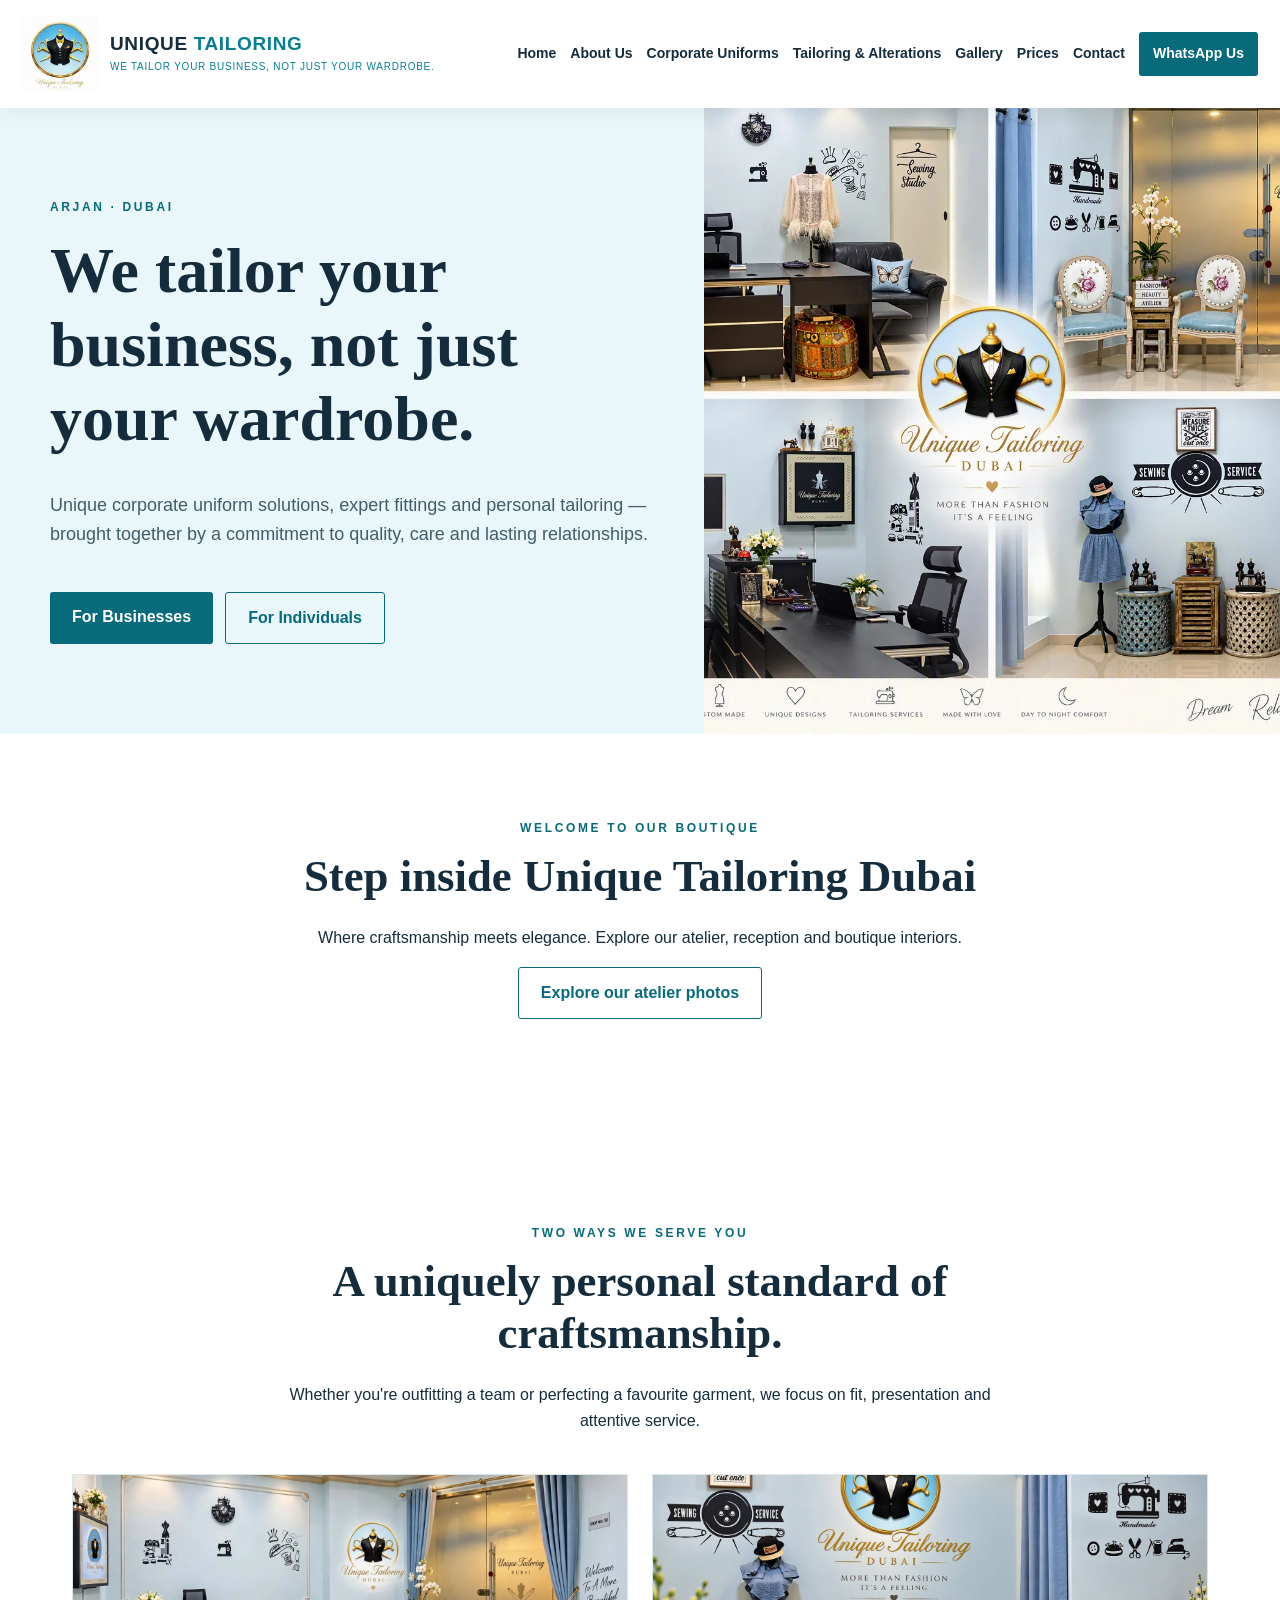
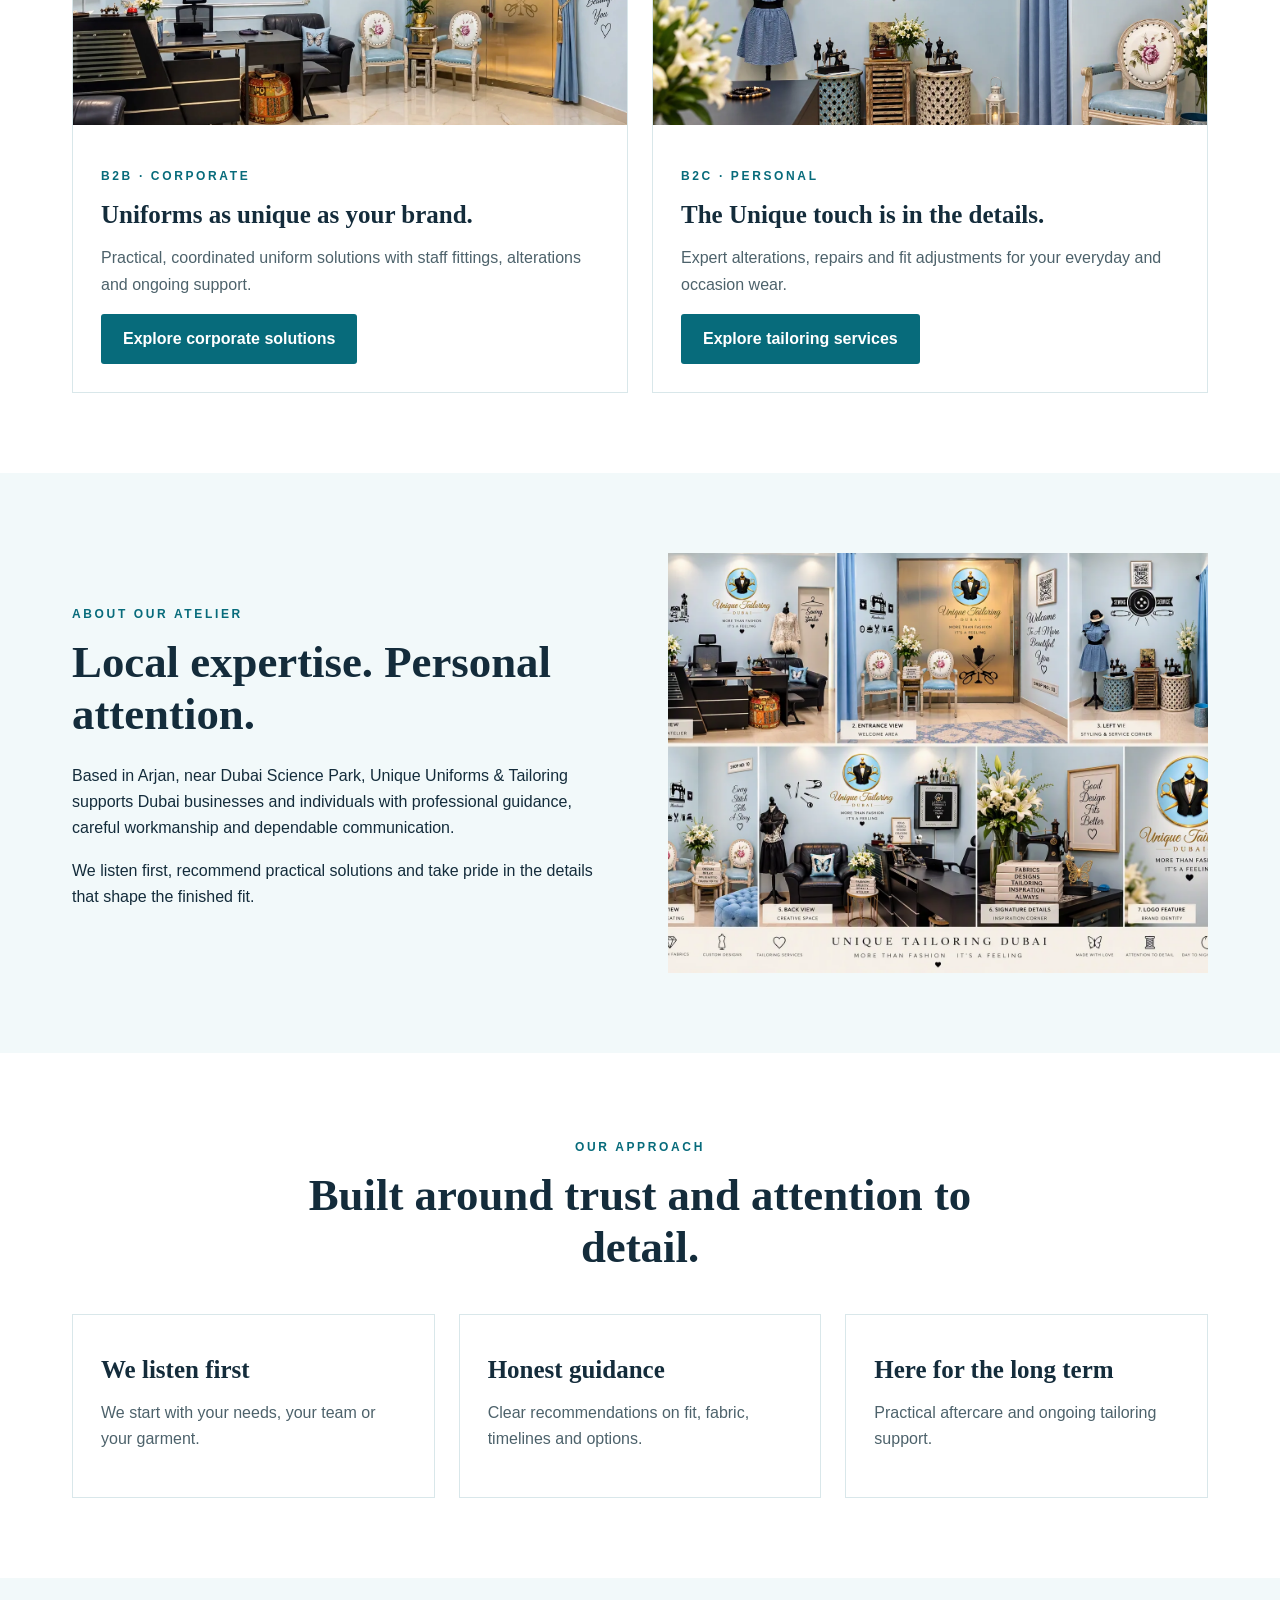
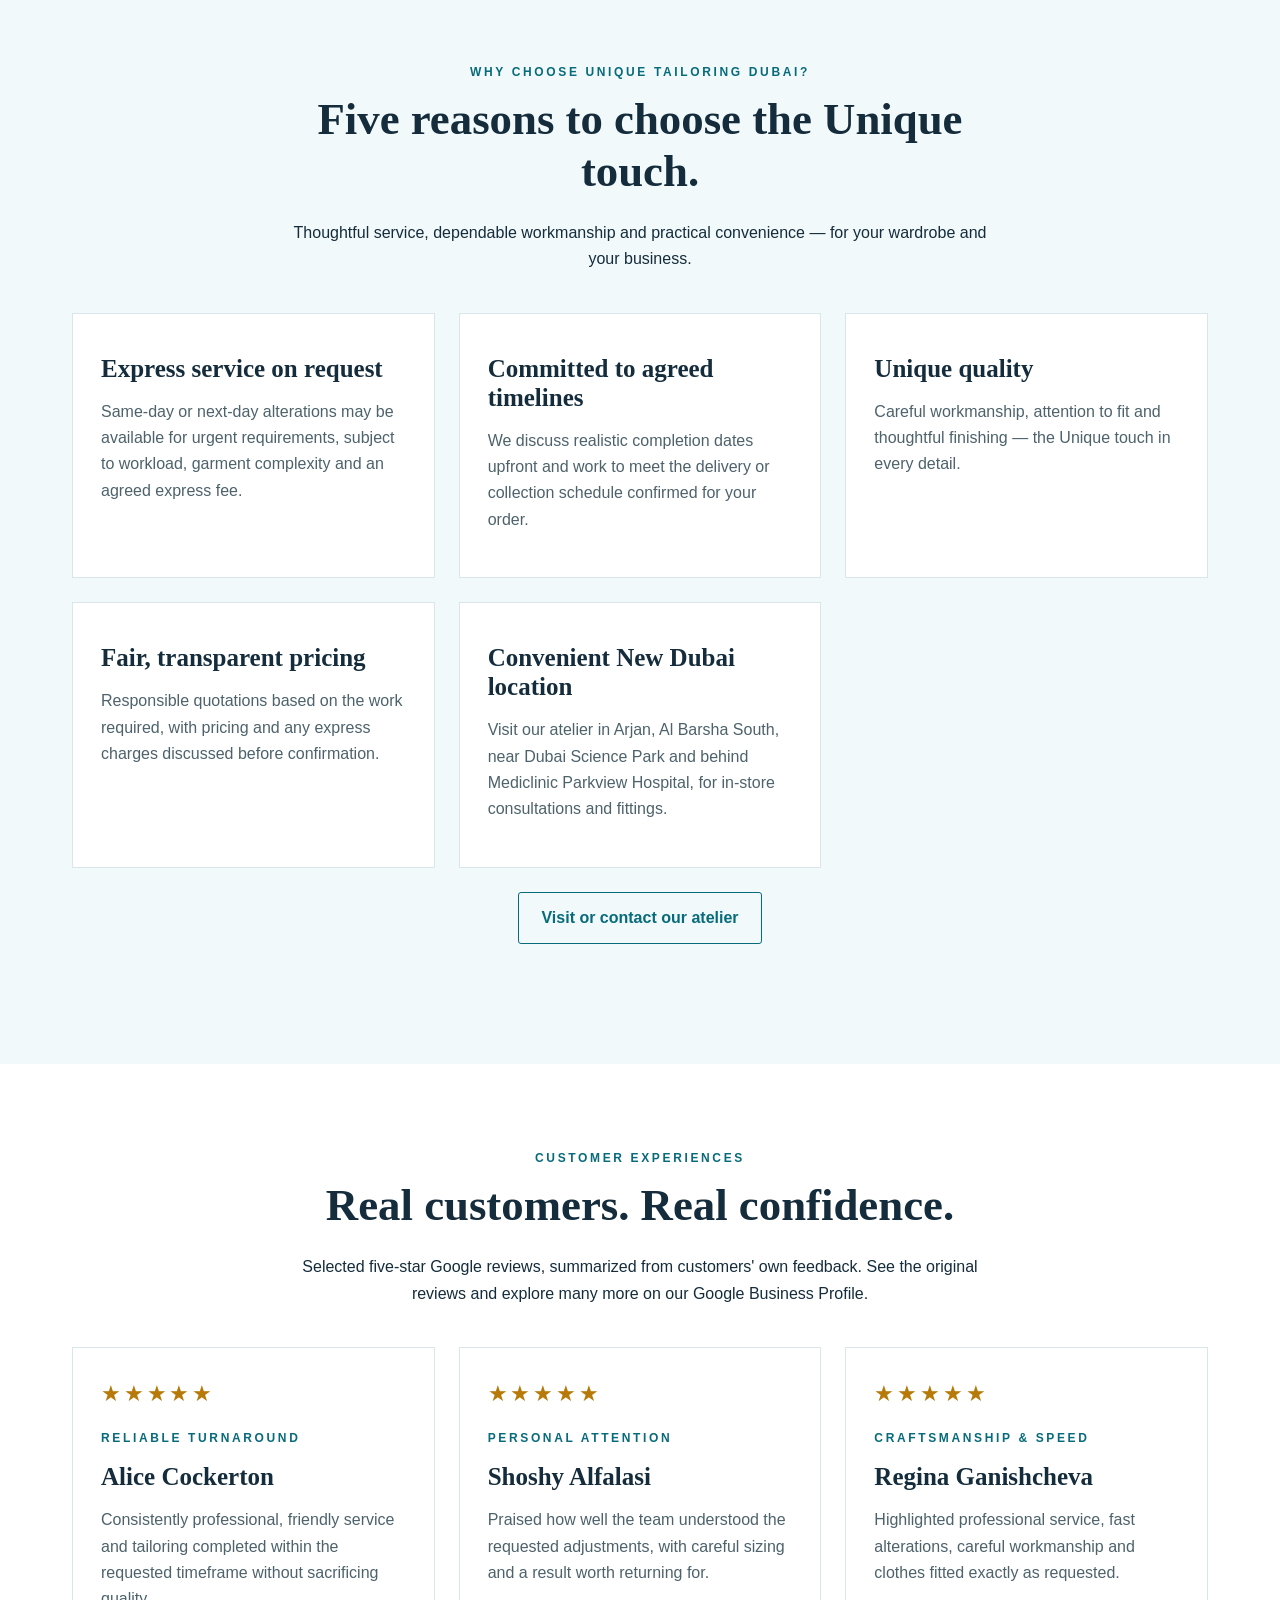
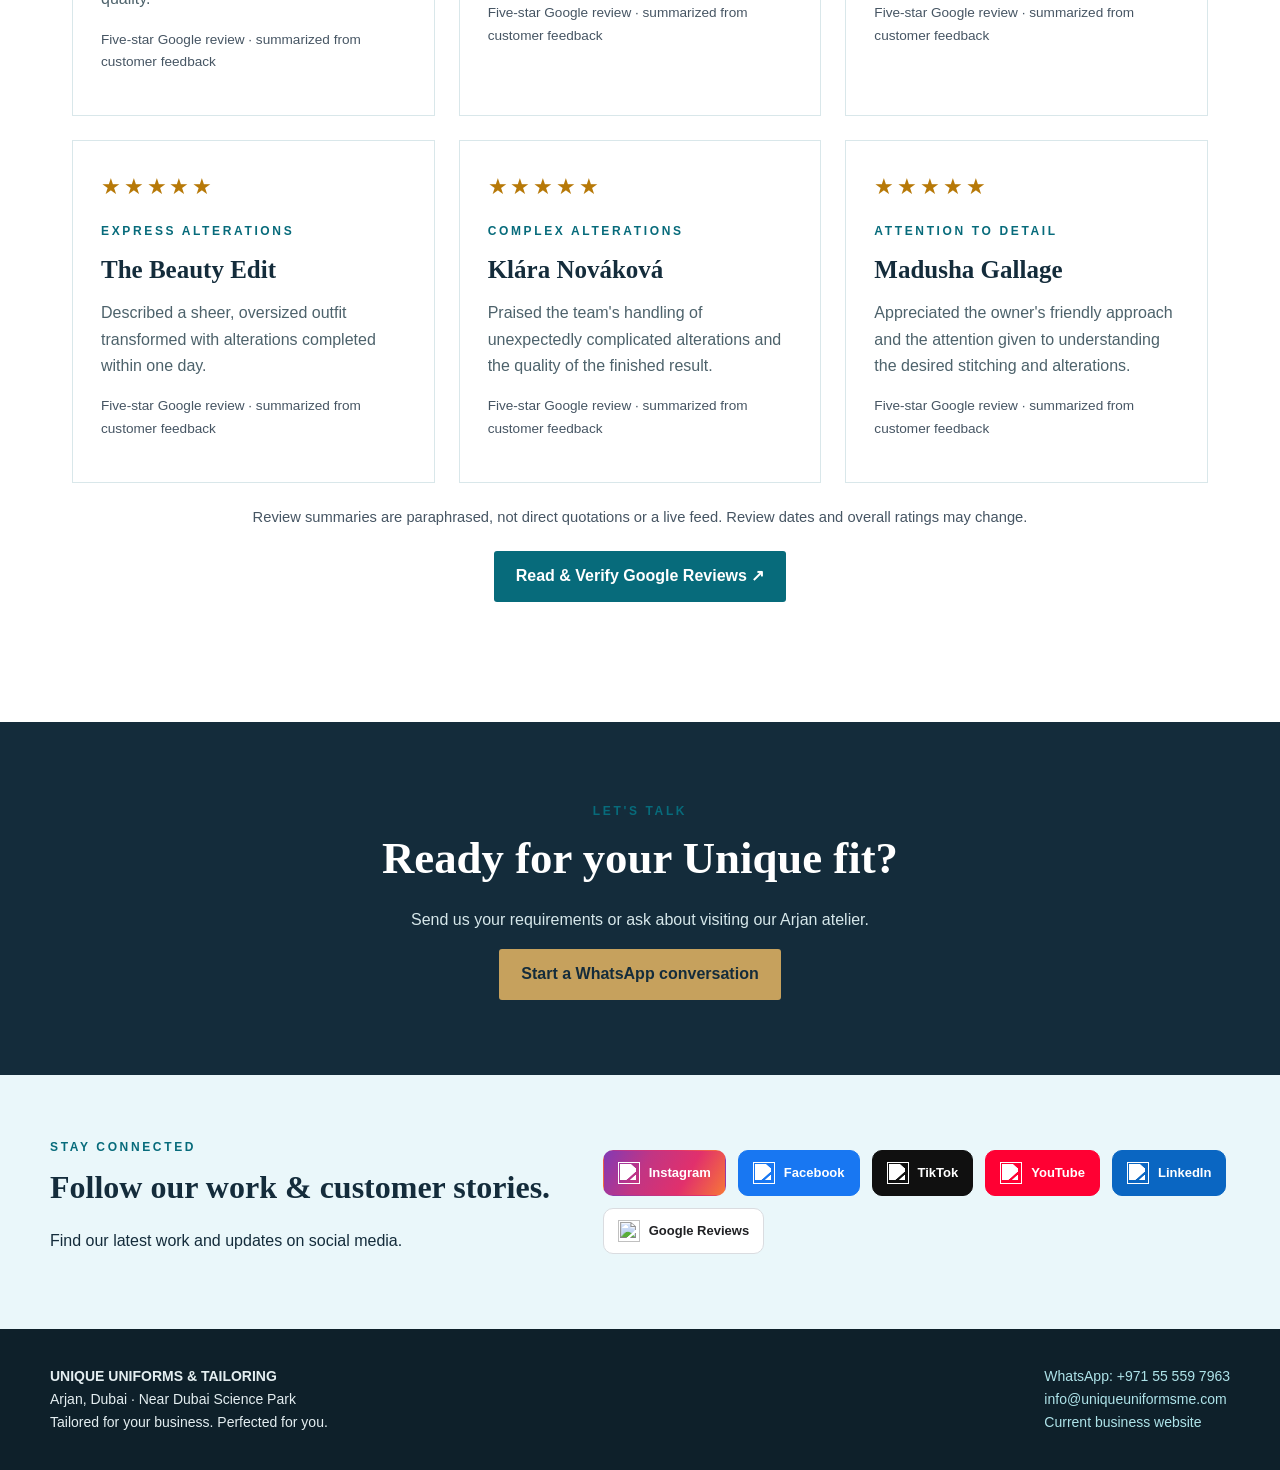
==== commit d12e24be: "Set unique page-specific descriptions for pre-final preview" ====
--- a/index.html
+++ b/index.html
@@ -1 +1 @@
-<!doctype html><html lang="en"><head><meta charset="utf-8"><meta name="viewport" content="width=device-width, initial-scale=1"><meta name="description" content="Unique Uniforms & Tailoring in Arjan, Dubai. Corporate uniforms, professional fittings, tailoring and alterations."><title>Corporate Uniforms & Expert Tailoring | Unique Tailoring Dubai</title><link rel="stylesheet" href="style.css"><meta name="robots" content="noindex,nofollow"><meta property="og:type" content="website"><meta property="og:site_name" content="Unique Tailoring Dubai"><meta property="og:title" content="Corporate Uniforms & Expert Tailoring | Unique Tailoring Dubai"><meta property="og:description" content="Unique Uniforms &amp; Tailoring in Arjan, Dubai. Corporate uniforms, professional fittings, tailoring and alterations."><meta property="og:url" content="https://uniqueuniformsdubai.github.io/Unique-Tailoring-Preview-/index.html"><meta property="og:image" content="https://uniqueuniformsdubai.github.io/Unique-Tailoring-Preview-/atelier-reception-wide.webp"><meta name="twitter:card" content="summary_large_image"><link rel="icon" type="image/webp" href="assets/unique-tailoring-logo.webp"></head><body><header><div class="nav"><a class="brand brand-with-logo" href="index.html"><img src="assets/unique-tailoring-logo.webp" alt="Unique Tailoring Dubai logo" width="76" height="76" loading="lazy"><span class="brand-copy"><span>UNIQUE <span style="color:#087f91">TAILORING</span></span><small>WE TAILOR YOUR BUSINESS, NOT JUST YOUR WARDROBE.</small></span></a><button class="mobile-menu-toggle" type="button" aria-label="Open navigation" aria-expanded="false" aria-controls="site-links" onclick="var n=document.getElementById('site-links');var o=n.classList.toggle('is-open');this.setAttribute('aria-expanded',String(o));this.setAttribute('aria-label',o?'Close navigation':'Open navigation')">☰ <span>Menu</span></button><nav class="links" id="site-links"><a href="index.html">Home</a><a href="about.html">About Us</a><a href="corporate.html">Corporate Uniforms</a><a href="tailoring.html">Tailoring & Alterations</a><a href="gallery.html">Gallery</a><a href="prices.html">Prices</a><a href="contact.html">Contact</a><a class="btn" href="https://wa.me/971555597963" target="_blank" rel="noopener">WhatsApp Us</a></nav></div></header><main><section class="hero"><div class="copy"><span class="eyebrow">Arjan · Dubai</span><h1>We tailor your business, not just your wardrobe.</h1><p class="lead">Unique corporate uniform solutions, expert fittings and personal tailoring — brought together by a commitment to quality, care and lasting relationships.</p><div class="actions"><a class="btn" href="corporate.html">For Businesses</a><a class="btn outline" href="tailoring.html">For Individuals</a></div></div><img src="atelier-views-collage.webp" alt="A collection of views inside Unique Tailoring Dubai atelier and boutique" loading="eager" fetchpriority="high"></section><section class="wrap atelier-home"><div class="center"><span class="eyebrow">Welcome to our boutique</span><h2>Step inside Unique Tailoring Dubai</h2><p>Where craftsmanship meets elegance. Explore our atelier, reception and boutique interiors.</p><a class="btn outline" href="gallery.html#our-atelier">Explore our atelier photos</a></div></section><section class="wrap"><div class="center"><span class="eyebrow">Two ways we serve you</span><h2>A uniquely personal standard of craftsmanship.</h2><p>Whether you're outfitting a team or perfecting a favourite garment, we focus on fit, presentation and attentive service.</p></div><div class="cards two"><article class="card"><img src="atelier-reception-wide.webp" alt="Professional clothing and workwear" loading="lazy"><div class="inside"><span class="eyebrow">B2B · Corporate</span><h3>Uniforms as unique as your brand.</h3><p>Practical, coordinated uniform solutions with staff fittings, alterations and ongoing support.</p><a class="btn" href="corporate.html">Explore corporate solutions</a></div></article><article class="card"><img src="atelier-styling-corner.webp" alt="Tailoring craftsmanship" loading="lazy"><div class="inside"><span class="eyebrow">B2C · Personal</span><h3>The Unique touch is in the details.</h3><p>Expert alterations, repairs and fit adjustments for your everyday and occasion wear.</p><a class="btn" href="tailoring.html">Explore tailoring services</a></div></article></div></section><section class="soft"><div class="wrap split"><div><span class="eyebrow">About our atelier</span><h2>Local expertise. Personal attention.</h2><p>Based in Arjan, near Dubai Science Park, Unique Uniforms & Tailoring supports Dubai businesses and individuals with professional guidance, careful workmanship and dependable communication.</p><p>We listen first, recommend practical solutions and take pride in the details that shape the finished fit.</p></div><img src="atelier-interior-collage.webp" alt="Garment tailoring work" loading="lazy"></div></section><section class="wrap"><div class="center"><span class="eyebrow">Our approach</span><h2>Built around trust and attention to detail.</h2></div><div class="cards"><div class="card"><div class="inside"><h3>We listen first</h3><p>We start with your needs, your team or your garment.</p></div></div><div class="card"><div class="inside"><h3>Honest guidance</h3><p>Clear recommendations on fit, fabric, timelines and options.</p></div></div><div class="card"><div class="inside"><h3>Here for the long term</h3><p>Practical aftercare and ongoing tailoring support.</p></div></div></div></section><section class="soft" id="why-choose-us"><div class="wrap"><div class="center"><span class="eyebrow">Why choose Unique Tailoring Dubai?</span><h2>Five reasons to choose the Unique touch.</h2><p>Thoughtful service, dependable workmanship and practical convenience — for your wardrobe and your business.</p></div><div class="cards"><article class="card"><div class="inside"><h3>Express service on request</h3><p>Same-day or next-day alterations may be available for urgent requirements, subject to workload, garment complexity and an agreed express fee.</p></div></article><article class="card"><div class="inside"><h3>Committed to agreed timelines</h3><p>We discuss realistic completion dates upfront and work to meet the delivery or collection schedule confirmed for your order.</p></div></article><article class="card"><div class="inside"><h3>Unique quality</h3><p>Careful workmanship, attention to fit and thoughtful finishing — the Unique touch in every detail.</p></div></article><article class="card"><div class="inside"><h3>Fair, transparent pricing</h3><p>Responsible quotations based on the work required, with pricing and any express charges discussed before confirmation.</p></div></article><article class="card"><div class="inside"><h3>Convenient New Dubai location</h3><p>Visit our atelier in Arjan, Al Barsha South, near Dubai Science Park and behind Mediclinic Parkview Hospital, for in-store consultations and fittings.</p></div></article></div><div class="center" style="margin-top:24px"><a class="btn outline" href="contact.html">Visit or contact our atelier</a></div></div></section><section class="wrap" id="reviews"><div class="center"><span class="eyebrow">Customer experiences</span><h2>Real customers. Real confidence.</h2><p>Selected five-star Google reviews, summarized from customers' own feedback. See the original reviews and explore many more on our Google Business Profile.</p></div><div class="cards"><article class="card review-card"><div class="inside"><span class="review-stars" aria-label="5 out of 5 stars">★★★★★</span><span class="eyebrow">Reliable turnaround</span><h3>Alice Cockerton</h3><p>Consistently professional, friendly service and tailoring completed within the requested timeframe without sacrificing quality.</p><p class="note">Five-star Google review · summarized from customer feedback</p></div></article><article class="card review-card"><div class="inside"><span class="review-stars" aria-label="5 out of 5 stars">★★★★★</span><span class="eyebrow">Personal attention</span><h3>Shoshy Alfalasi</h3><p>Praised how well the team understood the requested adjustments, with careful sizing and a result worth returning for.</p><p class="note">Five-star Google review · summarized from customer feedback</p></div></article><article class="card review-card"><div class="inside"><span class="review-stars" aria-label="5 out of 5 stars">★★★★★</span><span class="eyebrow">Craftsmanship & speed</span><h3>Regina Ganishcheva</h3><p>Highlighted professional service, fast alterations, careful workmanship and clothes fitted exactly as requested.</p><p class="note">Five-star Google review · summarized from customer feedback</p></div></article><article class="card review-card"><div class="inside"><span class="review-stars" aria-label="5 out of 5 stars">★★★★★</span><span class="eyebrow">Express alterations</span><h3>The Beauty Edit</h3><p>Described a sheer, oversized outfit transformed with alterations completed within one day.</p><p class="note">Five-star Google review · summarized from customer feedback</p></div></article><article class="card review-card"><div class="inside"><span class="review-stars" aria-label="5 out of 5 stars">★★★★★</span><span class="eyebrow">Complex alterations</span><h3>Klára Nováková</h3><p>Praised the team's handling of unexpectedly complicated alterations and the quality of the finished result.</p><p class="note">Five-star Google review · summarized from customer feedback</p></div></article><article class="card review-card"><div class="inside"><span class="review-stars" aria-label="5 out of 5 stars">★★★★★</span><span class="eyebrow">Attention to detail</span><h3>Madusha Gallage</h3><p>Appreciated the owner's friendly approach and the attention given to understanding the desired stitching and alterations.</p><p class="note">Five-star Google review · summarized from customer feedback</p></div></article></div><p class="review-note">Review summaries are paraphrased, not direct quotations or a live feed. Review dates and overall ratings may change.</p><div class="center" style="margin-top:22px"><a class="btn" href="https://maps.app.goo.gl/wjJMb9TZ3QaaZT998?g_st=ic" target="_blank" rel="noopener noreferrer" aria-label="Read and verify customer reviews on Google Maps">Read &amp; Verify Google Reviews ↗</a></div></section><section class="cta"><span class="eyebrow">Let's talk</span><h2>Ready for your Unique fit?</h2><p>Send us your requirements or ask about visiting our Arjan atelier.</p><a class="btn gold" href="https://wa.me/971555597963">Start a WhatsApp conversation</a></section><section class="social-strip"><div class="social-inner"><div><span class="eyebrow">Stay connected</span><h2>Follow our work & customer stories.</h2><p>Find our latest work and updates on social media.</p></div><div class="social-icons"><a class="social-link" href="https://www.instagram.com/uniforms_unique" target="_blank" rel="noopener noreferrer" aria-label="Instagram"><img src="https://cdn.jsdelivr.net/npm/simple-icons@v15/icons/instagram.svg" alt="" loading="lazy"><span>Instagram</span></a><a class="social-link" href="https://www.facebook.com/share/1H9Nz3CjFB/?mibextid=wwXIfr" target="_blank" rel="noopener noreferrer" aria-label="Facebook"><img src="https://cdn.jsdelivr.net/npm/simple-icons@v15/icons/facebook.svg" alt="" loading="lazy"><span>Facebook</span></a><a class="social-link" href="https://www.tiktok.com/@uniqueuniforms" target="_blank" rel="noopener noreferrer" aria-label="TikTok"><img src="https://cdn.jsdelivr.net/npm/simple-icons@v15/icons/tiktok.svg" alt="" loading="lazy"><span>TikTok</span></a><a class="social-link" href="https://youtube.com/@abdallaabdelaziz542" target="_blank" rel="noopener noreferrer" aria-label="YouTube"><img src="https://cdn.jsdelivr.net/npm/simple-icons@v15/icons/youtube.svg" alt="" loading="lazy"><span>YouTube</span></a><a class="social-link" href="https://www.linkedin.com/company/unique-uniforms-tailoring/" target="_blank" rel="noopener noreferrer" aria-label="LinkedIn"><img src="https://cdn.jsdelivr.net/npm/simple-icons@v15/icons/linkedin.svg" alt="" loading="lazy"><span>LinkedIn</span></a><a class="social-link" href="https://maps.app.goo.gl/wjJMb9TZ3QaaZT998?g_st=ic" target="_blank" rel="noopener noreferrer" aria-label="Google Reviews"><img src="https://cdn.jsdelivr.net/npm/simple-icons@v15/icons/google.svg" alt="" loading="lazy"><span>Google Reviews</span></a></div></div></section></main><footer><div class="foot"><div><strong>UNIQUE UNIFORMS & TAILORING</strong><div>Arjan, Dubai · Near Dubai Science Park</div><div>Tailored for your business. Perfected for you.</div></div><div><a href="https://wa.me/971555597963">WhatsApp: +971 55 559 7963</a><div><a href="mailto:info@uniqueuniformsme.com">info@uniqueuniformsme.com</a></div><div><a href="https://uniqueuniformsme.com">Current business website</a></div></div></div></footer></body></html>+<!doctype html><html lang="en"><head><meta charset="utf-8"><meta name="viewport" content="width=device-width, initial-scale=1"><meta name="description" content="Unique Tailoring Dubai in Arjan: expert alterations, custom tailoring and corporate uniforms. Discover our atelier, real work and customer reviews."><title>Corporate Uniforms & Expert Tailoring | Unique Tailoring Dubai</title><link rel="stylesheet" href="style.css"><meta name="robots" content="noindex,nofollow"><meta property="og:type" content="website"><meta property="og:site_name" content="Unique Tailoring Dubai"><meta property="og:title" content="Corporate Uniforms & Expert Tailoring | Unique Tailoring Dubai"><meta property="og:description" content="Unique Uniforms &amp; Tailoring in Arjan, Dubai. Corporate uniforms, professional fittings, tailoring and alterations."><meta property="og:url" content="https://uniqueuniformsdubai.github.io/Unique-Tailoring-Preview-/index.html"><meta property="og:image" content="https://uniqueuniformsdubai.github.io/Unique-Tailoring-Preview-/atelier-reception-wide.webp"><meta name="twitter:card" content="summary_large_image"><link rel="icon" type="image/webp" href="assets/unique-tailoring-logo.webp"></head><body><header><div class="nav"><a class="brand brand-with-logo" href="index.html"><img src="assets/unique-tailoring-logo.webp" alt="Unique Tailoring Dubai logo" width="76" height="76" loading="lazy"><span class="brand-copy"><span>UNIQUE <span style="color:#087f91">TAILORING</span></span><small>WE TAILOR YOUR BUSINESS, NOT JUST YOUR WARDROBE.</small></span></a><button class="mobile-menu-toggle" type="button" aria-label="Open navigation" aria-expanded="false" aria-controls="site-links" onclick="var n=document.getElementById('site-links');var o=n.classList.toggle('is-open');this.setAttribute('aria-expanded',String(o));this.setAttribute('aria-label',o?'Close navigation':'Open navigation')">☰ <span>Menu</span></button><nav class="links" id="site-links"><a href="index.html">Home</a><a href="about.html">About Us</a><a href="corporate.html">Corporate Uniforms</a><a href="tailoring.html">Tailoring & Alterations</a><a href="gallery.html">Gallery</a><a href="prices.html">Prices</a><a href="contact.html">Contact</a><a class="btn" href="https://wa.me/971555597963" target="_blank" rel="noopener">WhatsApp Us</a></nav></div></header><main><section class="hero"><div class="copy"><span class="eyebrow">Arjan · Dubai</span><h1>We tailor your business, not just your wardrobe.</h1><p class="lead">Unique corporate uniform solutions, expert fittings and personal tailoring — brought together by a commitment to quality, care and lasting relationships.</p><div class="actions"><a class="btn" href="corporate.html">For Businesses</a><a class="btn outline" href="tailoring.html">For Individuals</a></div></div><img src="atelier-views-collage.webp" alt="A collection of views inside Unique Tailoring Dubai atelier and boutique" loading="eager" fetchpriority="high"></section><section class="wrap atelier-home"><div class="center"><span class="eyebrow">Welcome to our boutique</span><h2>Step inside Unique Tailoring Dubai</h2><p>Where craftsmanship meets elegance. Explore our atelier, reception and boutique interiors.</p><a class="btn outline" href="gallery.html#our-atelier">Explore our atelier photos</a></div></section><section class="wrap"><div class="center"><span class="eyebrow">Two ways we serve you</span><h2>A uniquely personal standard of craftsmanship.</h2><p>Whether you're outfitting a team or perfecting a favourite garment, we focus on fit, presentation and attentive service.</p></div><div class="cards two"><article class="card"><img src="atelier-reception-wide.webp" alt="Professional clothing and workwear" loading="lazy"><div class="inside"><span class="eyebrow">B2B · Corporate</span><h3>Uniforms as unique as your brand.</h3><p>Practical, coordinated uniform solutions with staff fittings, alterations and ongoing support.</p><a class="btn" href="corporate.html">Explore corporate solutions</a></div></article><article class="card"><img src="atelier-styling-corner.webp" alt="Tailoring craftsmanship" loading="lazy"><div class="inside"><span class="eyebrow">B2C · Personal</span><h3>The Unique touch is in the details.</h3><p>Expert alterations, repairs and fit adjustments for your everyday and occasion wear.</p><a class="btn" href="tailoring.html">Explore tailoring services</a></div></article></div></section><section class="soft"><div class="wrap split"><div><span class="eyebrow">About our atelier</span><h2>Local expertise. Personal attention.</h2><p>Based in Arjan, near Dubai Science Park, Unique Uniforms & Tailoring supports Dubai businesses and individuals with professional guidance, careful workmanship and dependable communication.</p><p>We listen first, recommend practical solutions and take pride in the details that shape the finished fit.</p></div><img src="atelier-interior-collage.webp" alt="Garment tailoring work" loading="lazy"></div></section><section class="wrap"><div class="center"><span class="eyebrow">Our approach</span><h2>Built around trust and attention to detail.</h2></div><div class="cards"><div class="card"><div class="inside"><h3>We listen first</h3><p>We start with your needs, your team or your garment.</p></div></div><div class="card"><div class="inside"><h3>Honest guidance</h3><p>Clear recommendations on fit, fabric, timelines and options.</p></div></div><div class="card"><div class="inside"><h3>Here for the long term</h3><p>Practical aftercare and ongoing tailoring support.</p></div></div></div></section><section class="soft" id="why-choose-us"><div class="wrap"><div class="center"><span class="eyebrow">Why choose Unique Tailoring Dubai?</span><h2>Five reasons to choose the Unique touch.</h2><p>Thoughtful service, dependable workmanship and practical convenience — for your wardrobe and your business.</p></div><div class="cards"><article class="card"><div class="inside"><h3>Express service on request</h3><p>Same-day or next-day alterations may be available for urgent requirements, subject to workload, garment complexity and an agreed express fee.</p></div></article><article class="card"><div class="inside"><h3>Committed to agreed timelines</h3><p>We discuss realistic completion dates upfront and work to meet the delivery or collection schedule confirmed for your order.</p></div></article><article class="card"><div class="inside"><h3>Unique quality</h3><p>Careful workmanship, attention to fit and thoughtful finishing — the Unique touch in every detail.</p></div></article><article class="card"><div class="inside"><h3>Fair, transparent pricing</h3><p>Responsible quotations based on the work required, with pricing and any express charges discussed before confirmation.</p></div></article><article class="card"><div class="inside"><h3>Convenient New Dubai location</h3><p>Visit our atelier in Arjan, Al Barsha South, near Dubai Science Park and behind Mediclinic Parkview Hospital, for in-store consultations and fittings.</p></div></article></div><div class="center" style="margin-top:24px"><a class="btn outline" href="contact.html">Visit or contact our atelier</a></div></div></section><section class="wrap" id="reviews"><div class="center"><span class="eyebrow">Customer experiences</span><h2>Real customers. Real confidence.</h2><p>Selected five-star Google reviews, summarized from customers' own feedback. See the original reviews and explore many more on our Google Business Profile.</p></div><div class="cards"><article class="card review-card"><div class="inside"><span class="review-stars" aria-label="5 out of 5 stars">★★★★★</span><span class="eyebrow">Reliable turnaround</span><h3>Alice Cockerton</h3><p>Consistently professional, friendly service and tailoring completed within the requested timeframe without sacrificing quality.</p><p class="note">Five-star Google review · summarized from customer feedback</p></div></article><article class="card review-card"><div class="inside"><span class="review-stars" aria-label="5 out of 5 stars">★★★★★</span><span class="eyebrow">Personal attention</span><h3>Shoshy Alfalasi</h3><p>Praised how well the team understood the requested adjustments, with careful sizing and a result worth returning for.</p><p class="note">Five-star Google review · summarized from customer feedback</p></div></article><article class="card review-card"><div class="inside"><span class="review-stars" aria-label="5 out of 5 stars">★★★★★</span><span class="eyebrow">Craftsmanship & speed</span><h3>Regina Ganishcheva</h3><p>Highlighted professional service, fast alterations, careful workmanship and clothes fitted exactly as requested.</p><p class="note">Five-star Google review · summarized from customer feedback</p></div></article><article class="card review-card"><div class="inside"><span class="review-stars" aria-label="5 out of 5 stars">★★★★★</span><span class="eyebrow">Express alterations</span><h3>The Beauty Edit</h3><p>Described a sheer, oversized outfit transformed with alterations completed within one day.</p><p class="note">Five-star Google review · summarized from customer feedback</p></div></article><article class="card review-card"><div class="inside"><span class="review-stars" aria-label="5 out of 5 stars">★★★★★</span><span class="eyebrow">Complex alterations</span><h3>Klára Nováková</h3><p>Praised the team's handling of unexpectedly complicated alterations and the quality of the finished result.</p><p class="note">Five-star Google review · summarized from customer feedback</p></div></article><article class="card review-card"><div class="inside"><span class="review-stars" aria-label="5 out of 5 stars">★★★★★</span><span class="eyebrow">Attention to detail</span><h3>Madusha Gallage</h3><p>Appreciated the owner's friendly approach and the attention given to understanding the desired stitching and alterations.</p><p class="note">Five-star Google review · summarized from customer feedback</p></div></article></div><p class="review-note">Review summaries are paraphrased, not direct quotations or a live feed. Review dates and overall ratings may change.</p><div class="center" style="margin-top:22px"><a class="btn" href="https://maps.app.goo.gl/wjJMb9TZ3QaaZT998?g_st=ic" target="_blank" rel="noopener noreferrer" aria-label="Read and verify customer reviews on Google Maps">Read &amp; Verify Google Reviews ↗</a></div></section><section class="cta"><span class="eyebrow">Let's talk</span><h2>Ready for your Unique fit?</h2><p>Send us your requirements or ask about visiting our Arjan atelier.</p><a class="btn gold" href="https://wa.me/971555597963">Start a WhatsApp conversation</a></section><section class="social-strip"><div class="social-inner"><div><span class="eyebrow">Stay connected</span><h2>Follow our work & customer stories.</h2><p>Find our latest work and updates on social media.</p></div><div class="social-icons"><a class="social-link" href="https://www.instagram.com/uniforms_unique" target="_blank" rel="noopener noreferrer" aria-label="Instagram"><img src="https://cdn.jsdelivr.net/npm/simple-icons@v15/icons/instagram.svg" alt="" loading="lazy"><span>Instagram</span></a><a class="social-link" href="https://www.facebook.com/share/1H9Nz3CjFB/?mibextid=wwXIfr" target="_blank" rel="noopener noreferrer" aria-label="Facebook"><img src="https://cdn.jsdelivr.net/npm/simple-icons@v15/icons/facebook.svg" alt="" loading="lazy"><span>Facebook</span></a><a class="social-link" href="https://www.tiktok.com/@uniqueuniforms" target="_blank" rel="noopener noreferrer" aria-label="TikTok"><img src="https://cdn.jsdelivr.net/npm/simple-icons@v15/icons/tiktok.svg" alt="" loading="lazy"><span>TikTok</span></a><a class="social-link" href="https://youtube.com/@abdallaabdelaziz542" target="_blank" rel="noopener noreferrer" aria-label="YouTube"><img src="https://cdn.jsdelivr.net/npm/simple-icons@v15/icons/youtube.svg" alt="" loading="lazy"><span>YouTube</span></a><a class="social-link" href="https://www.linkedin.com/company/unique-uniforms-tailoring/" target="_blank" rel="noopener noreferrer" aria-label="LinkedIn"><img src="https://cdn.jsdelivr.net/npm/simple-icons@v15/icons/linkedin.svg" alt="" loading="lazy"><span>LinkedIn</span></a><a class="social-link" href="https://maps.app.goo.gl/wjJMb9TZ3QaaZT998?g_st=ic" target="_blank" rel="noopener noreferrer" aria-label="Google Reviews"><img src="https://cdn.jsdelivr.net/npm/simple-icons@v15/icons/google.svg" alt="" loading="lazy"><span>Google Reviews</span></a></div></div></section></main><footer><div class="foot"><div><strong>UNIQUE UNIFORMS & TAILORING</strong><div>Arjan, Dubai · Near Dubai Science Park</div><div>Tailored for your business. Perfected for you.</div></div><div><a href="https://wa.me/971555597963">WhatsApp: +971 55 559 7963</a><div><a href="mailto:info@uniqueuniformsme.com">info@uniqueuniformsme.com</a></div><div><a href="https://uniqueuniformsme.com">Current business website</a></div></div></div></footer></body></html>
--- a/style.css
+++ b/style.css
@@ -26,3 +26,8 @@
 .gallery-lightbox{width:min(94vw,1080px);max-width:1080px;max-height:94vh;border:0;border-radius:12px;padding:12px;background:#fff;color:#142c3b;box-shadow:0 20px 70px #0005}.gallery-lightbox::backdrop{background:#071821dd}.lightbox-toolbar{display:flex;align-items:center;justify-content:space-between;gap:18px;padding:4px 4px 12px}.lightbox-caption{font-size:15px;font-weight:600}.lightbox-close{border:0;background:#eaf7fa;color:#142c3b;border-radius:50%;width:42px;height:42px;font-size:29px;line-height:1;cursor:pointer;flex-shrink:0}.lightbox-close:focus-visible{outline:3px solid #076b7b;outline-offset:2px}.lightbox-image{display:block;max-width:100%;width:auto;max-height:calc(94vh - 90px);object-fit:contain;margin:auto}
 
 .story-content{max-width:780px;margin:24px auto 0;font-size:17px;line-height:1.8}.story-content p{margin:0 0 17px}.story-content strong{color:#076b7b;font-size:20px}
+
+.review-card .inside{height:100%}.review-stars{display:block;color:#b77908;font-size:1.35rem;letter-spacing:.13em;margin-bottom:12px}.review-card .note{color:#465563;font-size:.85rem}.review-note{color:#465563;text-align:center;font-size:.92rem;margin-top:22px}
+
+/* Pre-final mobile polish */
+@media(max-width:760px){.photo-grid{gap:16px}.photo-item img{width:100%;height:auto;aspect-ratio:4/5;object-fit:cover}.review-card .note,.review-note{color:#405864}.interior-hero .wrap{padding-top:48px;padding-bottom:48px}.about-logo{max-width:min(88vw,430px);height:auto}}
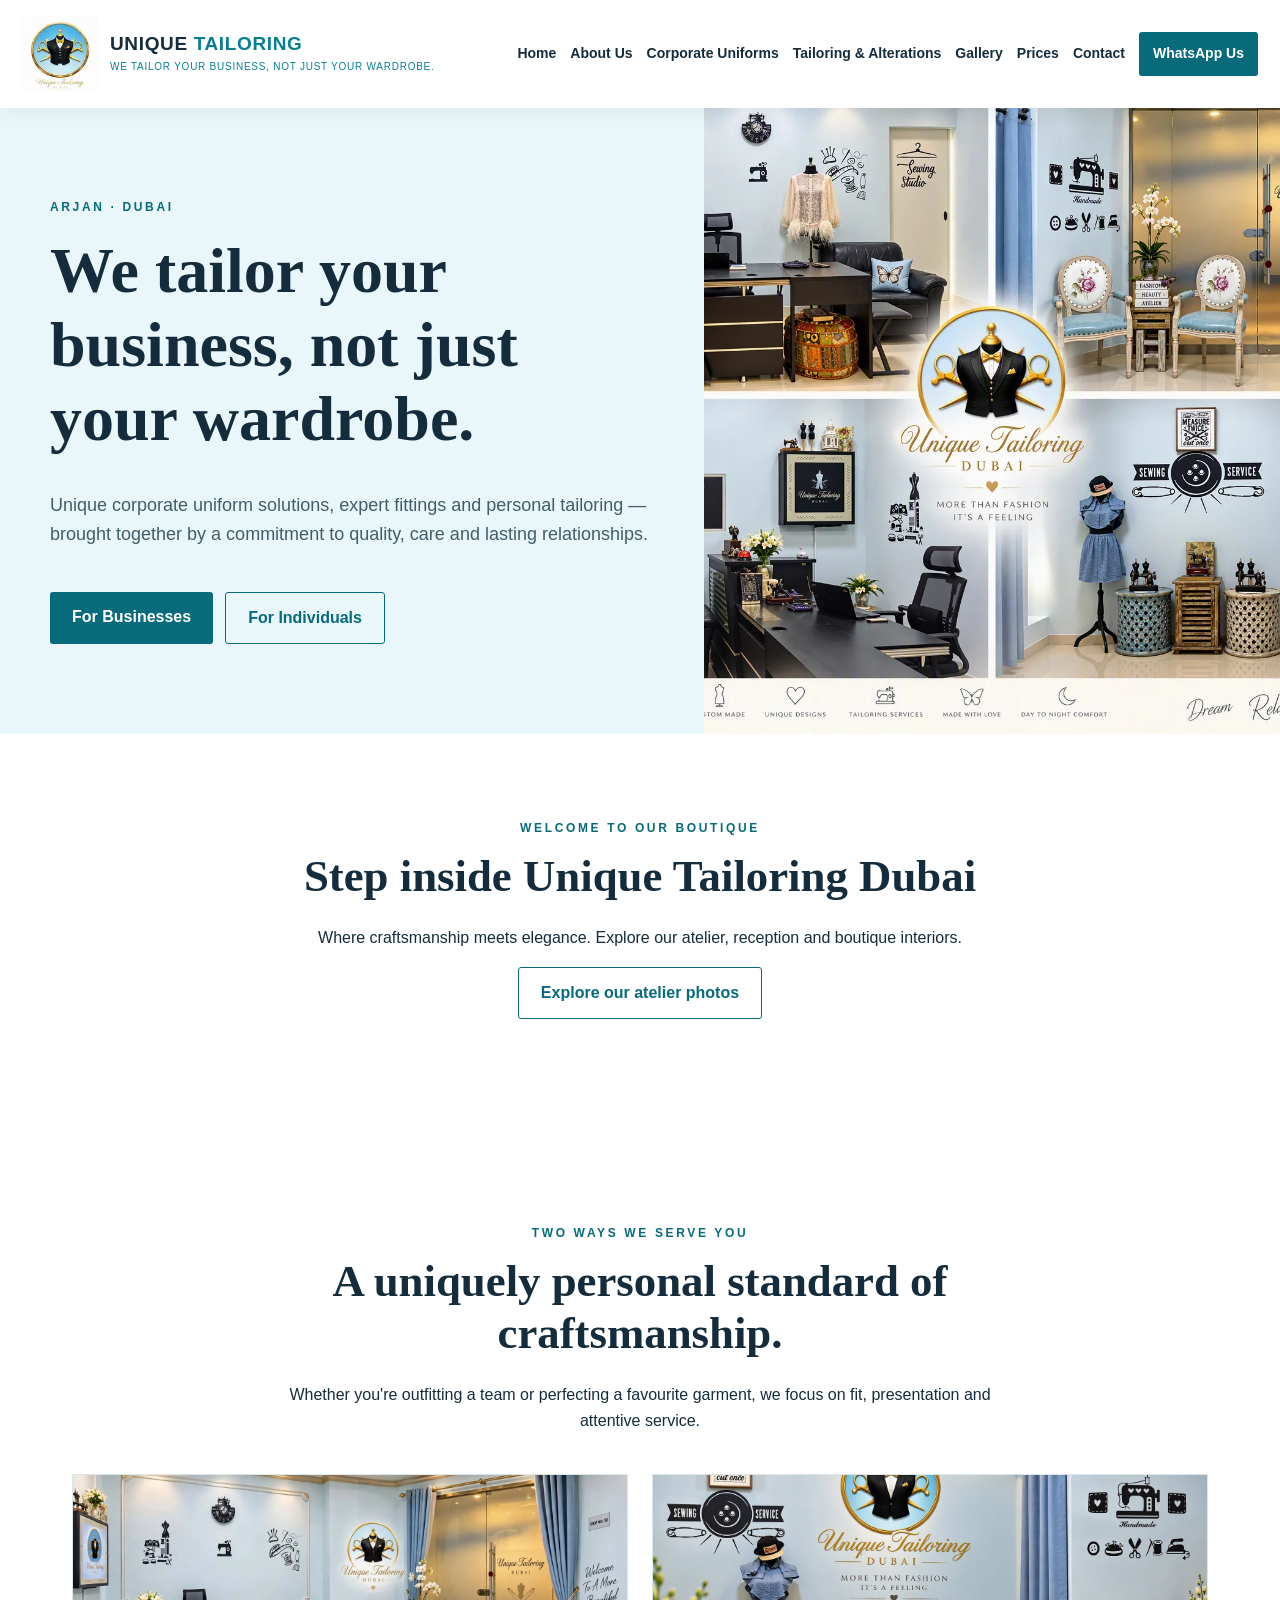
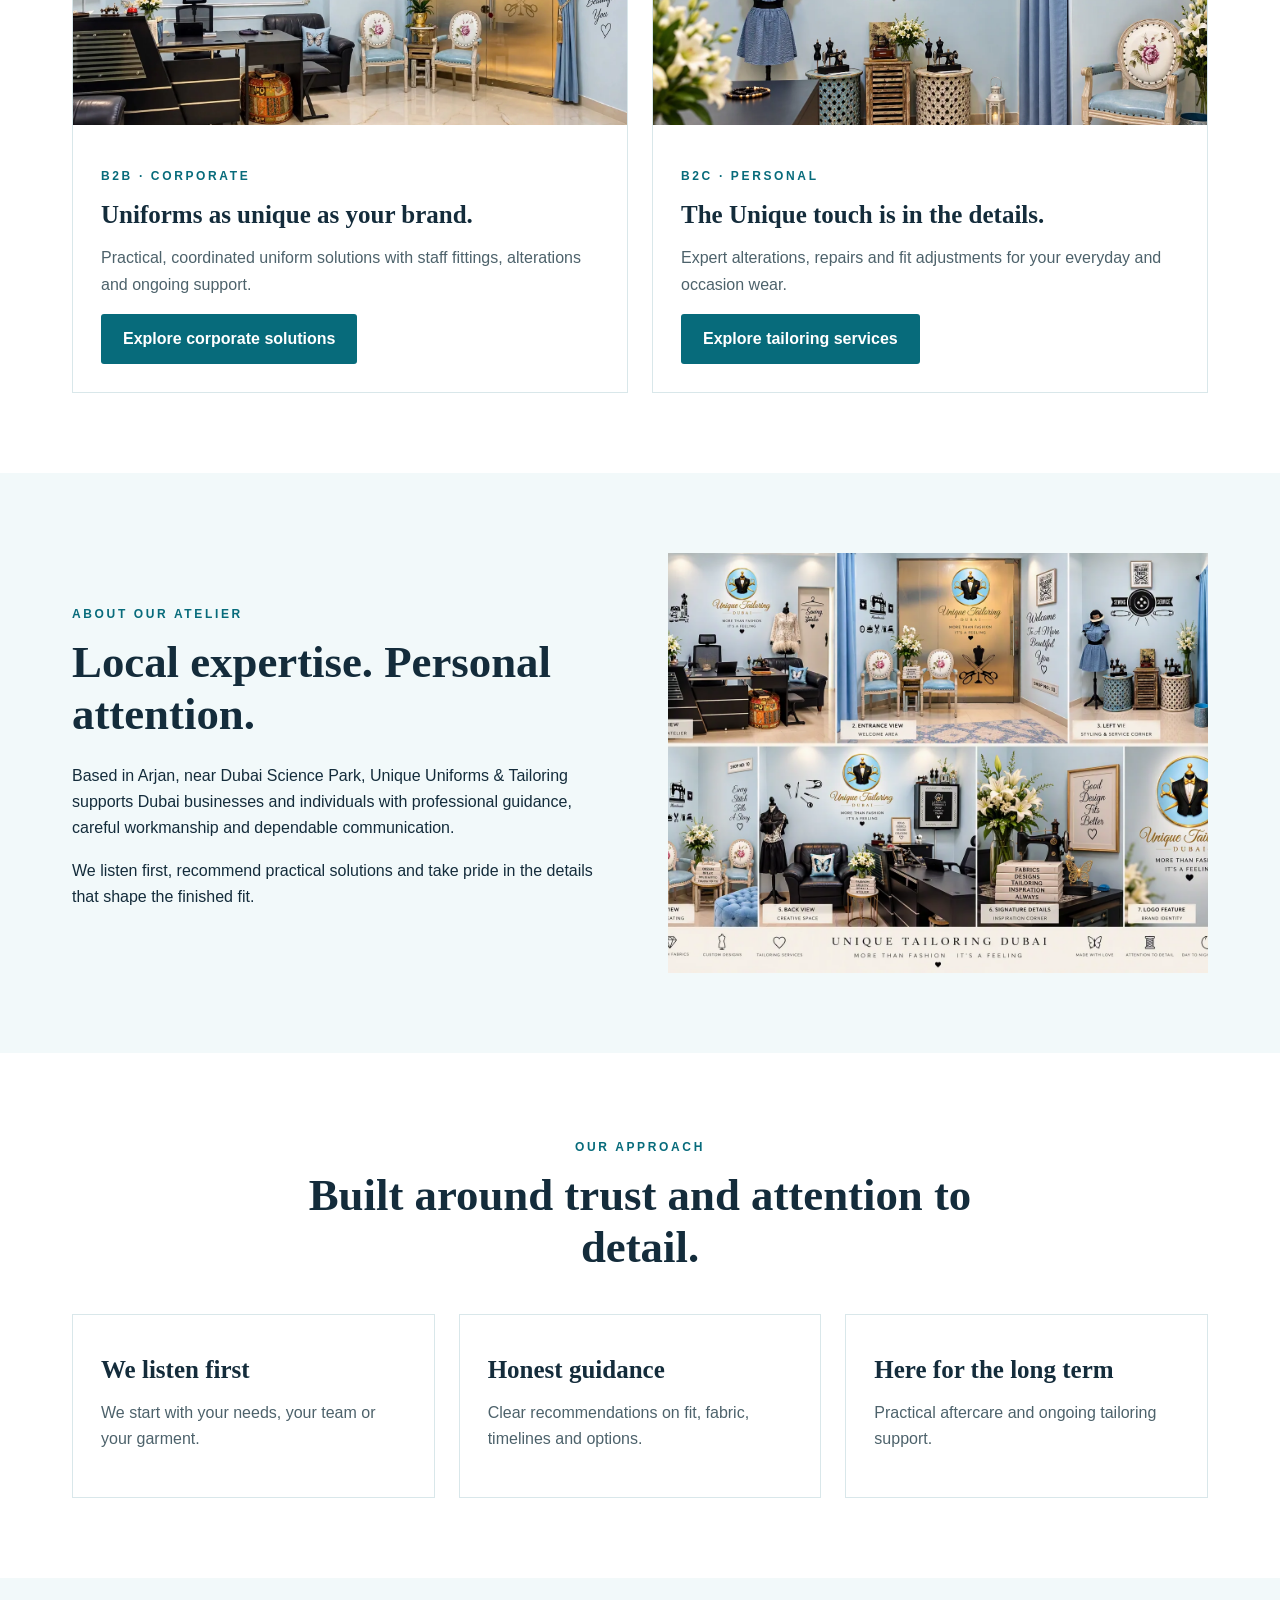
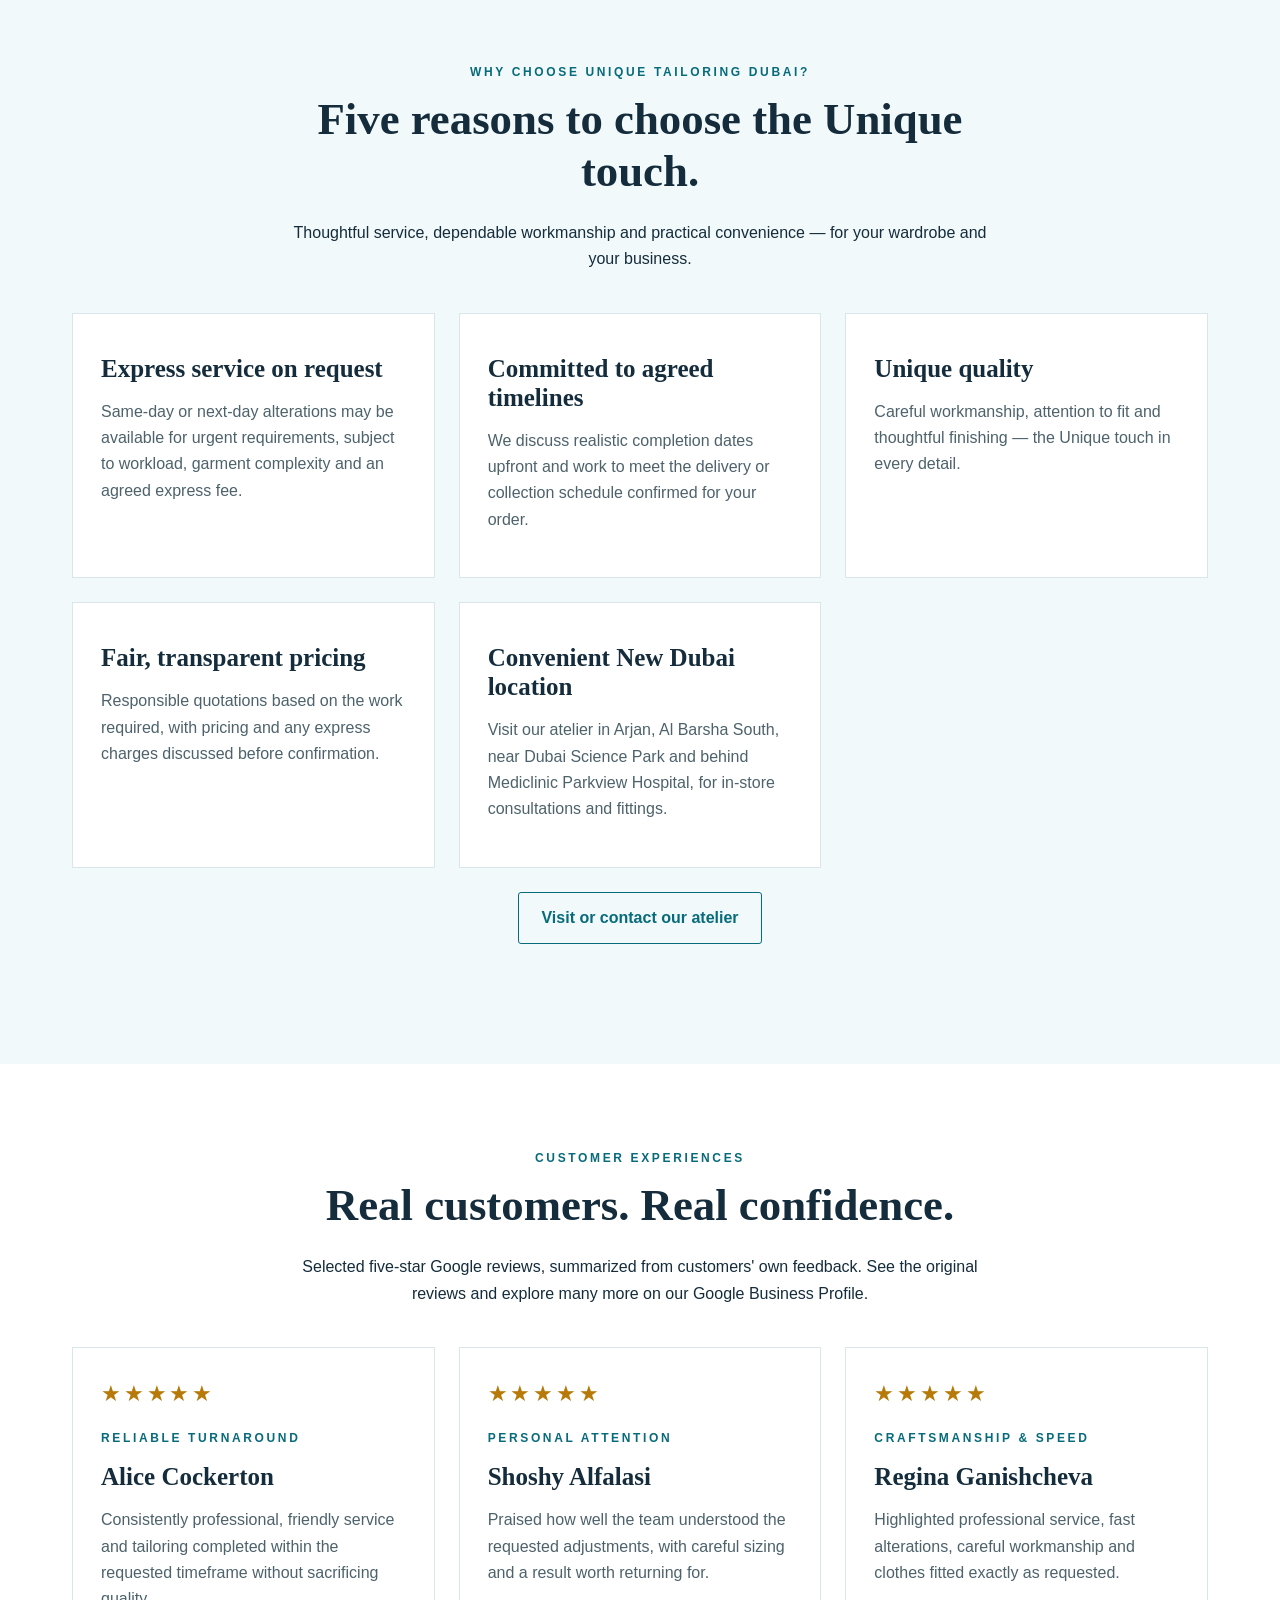
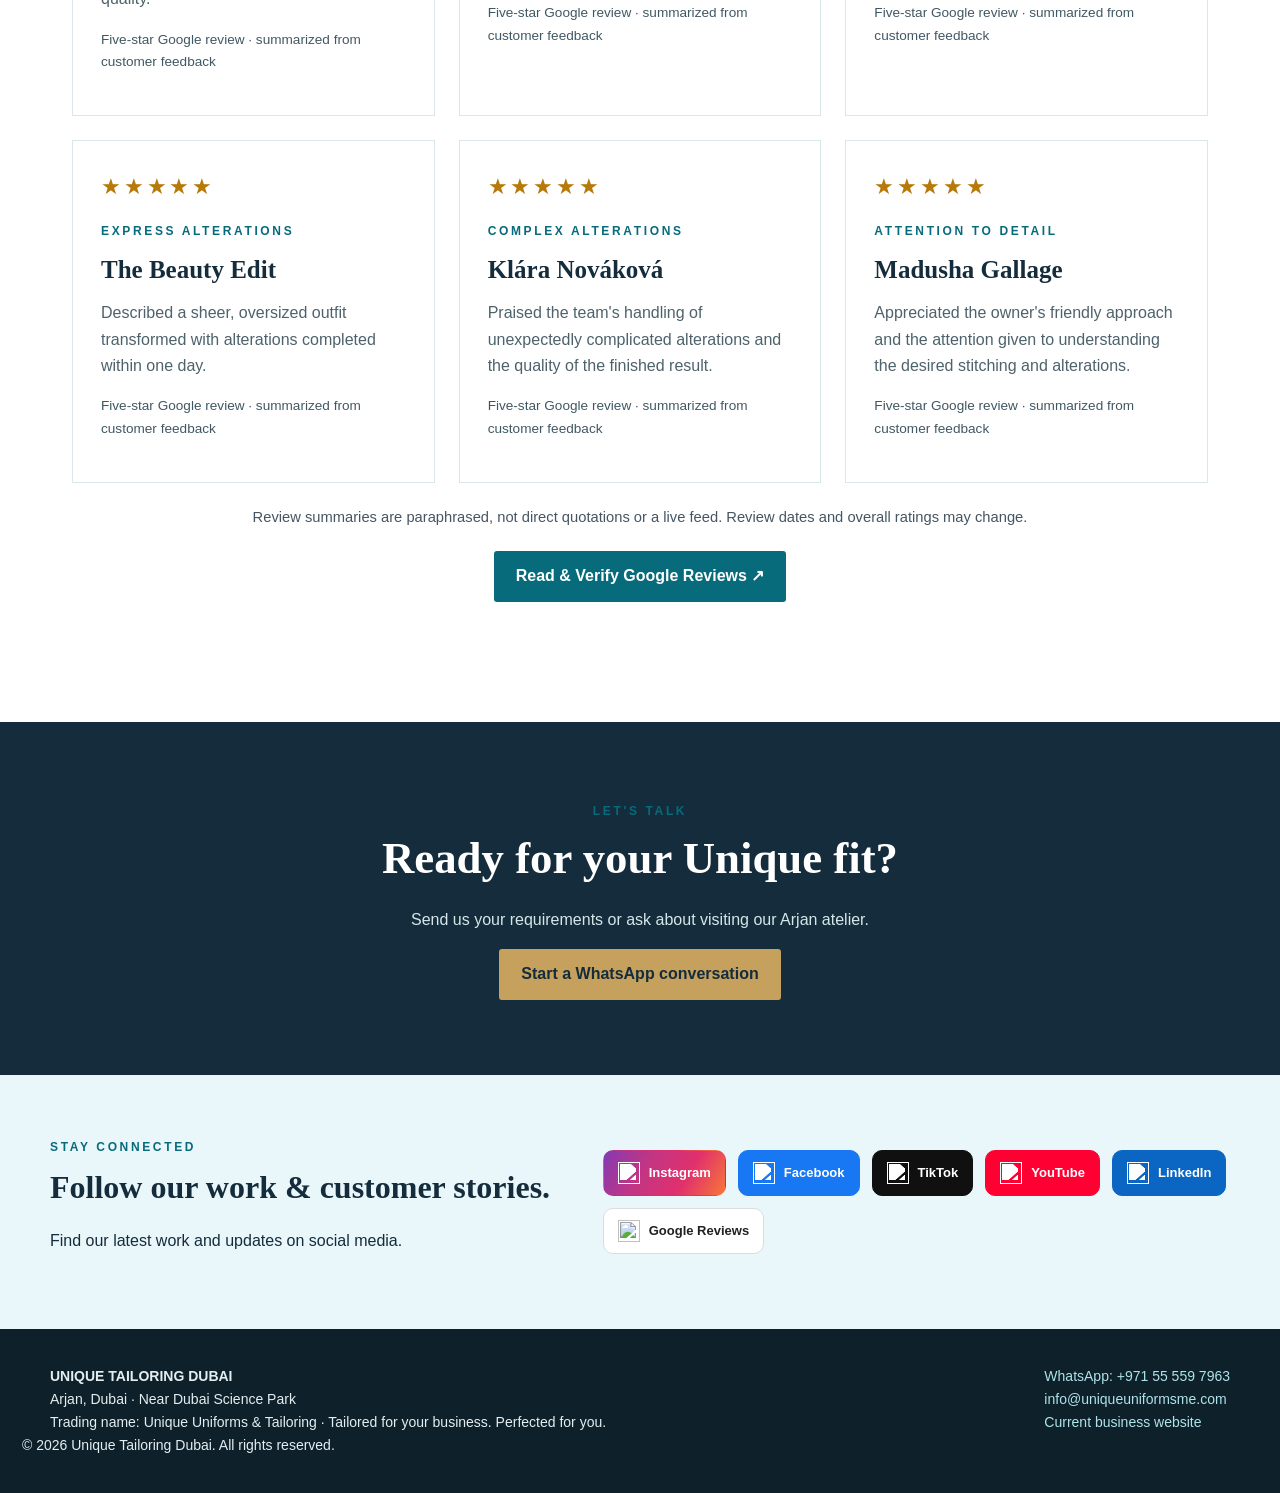
==== commit 183276f6: "Unify public brand presentation and add footer copyright" ====
--- a/index.html
+++ b/index.html
@@ -1 +1 @@
-<!doctype html><html lang="en"><head><meta charset="utf-8"><meta name="viewport" content="width=device-width, initial-scale=1"><meta name="description" content="Unique Tailoring Dubai in Arjan: expert alterations, custom tailoring and corporate uniforms. Discover our atelier, real work and customer reviews."><title>Corporate Uniforms & Expert Tailoring | Unique Tailoring Dubai</title><link rel="stylesheet" href="style.css"><meta name="robots" content="noindex,nofollow"><meta property="og:type" content="website"><meta property="og:site_name" content="Unique Tailoring Dubai"><meta property="og:title" content="Corporate Uniforms & Expert Tailoring | Unique Tailoring Dubai"><meta property="og:description" content="Unique Uniforms &amp; Tailoring in Arjan, Dubai. Corporate uniforms, professional fittings, tailoring and alterations."><meta property="og:url" content="https://uniqueuniformsdubai.github.io/Unique-Tailoring-Preview-/index.html"><meta property="og:image" content="https://uniqueuniformsdubai.github.io/Unique-Tailoring-Preview-/atelier-reception-wide.webp"><meta name="twitter:card" content="summary_large_image"><link rel="icon" type="image/webp" href="assets/unique-tailoring-logo.webp"></head><body><header><div class="nav"><a class="brand brand-with-logo" href="index.html"><img src="assets/unique-tailoring-logo.webp" alt="Unique Tailoring Dubai logo" width="76" height="76" loading="lazy"><span class="brand-copy"><span>UNIQUE <span style="color:#087f91">TAILORING</span></span><small>WE TAILOR YOUR BUSINESS, NOT JUST YOUR WARDROBE.</small></span></a><button class="mobile-menu-toggle" type="button" aria-label="Open navigation" aria-expanded="false" aria-controls="site-links" onclick="var n=document.getElementById('site-links');var o=n.classList.toggle('is-open');this.setAttribute('aria-expanded',String(o));this.setAttribute('aria-label',o?'Close navigation':'Open navigation')">☰ <span>Menu</span></button><nav class="links" id="site-links"><a href="index.html">Home</a><a href="about.html">About Us</a><a href="corporate.html">Corporate Uniforms</a><a href="tailoring.html">Tailoring & Alterations</a><a href="gallery.html">Gallery</a><a href="prices.html">Prices</a><a href="contact.html">Contact</a><a class="btn" href="https://wa.me/971555597963" target="_blank" rel="noopener">WhatsApp Us</a></nav></div></header><main><section class="hero"><div class="copy"><span class="eyebrow">Arjan · Dubai</span><h1>We tailor your business, not just your wardrobe.</h1><p class="lead">Unique corporate uniform solutions, expert fittings and personal tailoring — brought together by a commitment to quality, care and lasting relationships.</p><div class="actions"><a class="btn" href="corporate.html">For Businesses</a><a class="btn outline" href="tailoring.html">For Individuals</a></div></div><img src="atelier-views-collage.webp" alt="A collection of views inside Unique Tailoring Dubai atelier and boutique" loading="eager" fetchpriority="high"></section><section class="wrap atelier-home"><div class="center"><span class="eyebrow">Welcome to our boutique</span><h2>Step inside Unique Tailoring Dubai</h2><p>Where craftsmanship meets elegance. Explore our atelier, reception and boutique interiors.</p><a class="btn outline" href="gallery.html#our-atelier">Explore our atelier photos</a></div></section><section class="wrap"><div class="center"><span class="eyebrow">Two ways we serve you</span><h2>A uniquely personal standard of craftsmanship.</h2><p>Whether you're outfitting a team or perfecting a favourite garment, we focus on fit, presentation and attentive service.</p></div><div class="cards two"><article class="card"><img src="atelier-reception-wide.webp" alt="Professional clothing and workwear" loading="lazy"><div class="inside"><span class="eyebrow">B2B · Corporate</span><h3>Uniforms as unique as your brand.</h3><p>Practical, coordinated uniform solutions with staff fittings, alterations and ongoing support.</p><a class="btn" href="corporate.html">Explore corporate solutions</a></div></article><article class="card"><img src="atelier-styling-corner.webp" alt="Tailoring craftsmanship" loading="lazy"><div class="inside"><span class="eyebrow">B2C · Personal</span><h3>The Unique touch is in the details.</h3><p>Expert alterations, repairs and fit adjustments for your everyday and occasion wear.</p><a class="btn" href="tailoring.html">Explore tailoring services</a></div></article></div></section><section class="soft"><div class="wrap split"><div><span class="eyebrow">About our atelier</span><h2>Local expertise. Personal attention.</h2><p>Based in Arjan, near Dubai Science Park, Unique Uniforms & Tailoring supports Dubai businesses and individuals with professional guidance, careful workmanship and dependable communication.</p><p>We listen first, recommend practical solutions and take pride in the details that shape the finished fit.</p></div><img src="atelier-interior-collage.webp" alt="Garment tailoring work" loading="lazy"></div></section><section class="wrap"><div class="center"><span class="eyebrow">Our approach</span><h2>Built around trust and attention to detail.</h2></div><div class="cards"><div class="card"><div class="inside"><h3>We listen first</h3><p>We start with your needs, your team or your garment.</p></div></div><div class="card"><div class="inside"><h3>Honest guidance</h3><p>Clear recommendations on fit, fabric, timelines and options.</p></div></div><div class="card"><div class="inside"><h3>Here for the long term</h3><p>Practical aftercare and ongoing tailoring support.</p></div></div></div></section><section class="soft" id="why-choose-us"><div class="wrap"><div class="center"><span class="eyebrow">Why choose Unique Tailoring Dubai?</span><h2>Five reasons to choose the Unique touch.</h2><p>Thoughtful service, dependable workmanship and practical convenience — for your wardrobe and your business.</p></div><div class="cards"><article class="card"><div class="inside"><h3>Express service on request</h3><p>Same-day or next-day alterations may be available for urgent requirements, subject to workload, garment complexity and an agreed express fee.</p></div></article><article class="card"><div class="inside"><h3>Committed to agreed timelines</h3><p>We discuss realistic completion dates upfront and work to meet the delivery or collection schedule confirmed for your order.</p></div></article><article class="card"><div class="inside"><h3>Unique quality</h3><p>Careful workmanship, attention to fit and thoughtful finishing — the Unique touch in every detail.</p></div></article><article class="card"><div class="inside"><h3>Fair, transparent pricing</h3><p>Responsible quotations based on the work required, with pricing and any express charges discussed before confirmation.</p></div></article><article class="card"><div class="inside"><h3>Convenient New Dubai location</h3><p>Visit our atelier in Arjan, Al Barsha South, near Dubai Science Park and behind Mediclinic Parkview Hospital, for in-store consultations and fittings.</p></div></article></div><div class="center" style="margin-top:24px"><a class="btn outline" href="contact.html">Visit or contact our atelier</a></div></div></section><section class="wrap" id="reviews"><div class="center"><span class="eyebrow">Customer experiences</span><h2>Real customers. Real confidence.</h2><p>Selected five-star Google reviews, summarized from customers' own feedback. See the original reviews and explore many more on our Google Business Profile.</p></div><div class="cards"><article class="card review-card"><div class="inside"><span class="review-stars" aria-label="5 out of 5 stars">★★★★★</span><span class="eyebrow">Reliable turnaround</span><h3>Alice Cockerton</h3><p>Consistently professional, friendly service and tailoring completed within the requested timeframe without sacrificing quality.</p><p class="note">Five-star Google review · summarized from customer feedback</p></div></article><article class="card review-card"><div class="inside"><span class="review-stars" aria-label="5 out of 5 stars">★★★★★</span><span class="eyebrow">Personal attention</span><h3>Shoshy Alfalasi</h3><p>Praised how well the team understood the requested adjustments, with careful sizing and a result worth returning for.</p><p class="note">Five-star Google review · summarized from customer feedback</p></div></article><article class="card review-card"><div class="inside"><span class="review-stars" aria-label="5 out of 5 stars">★★★★★</span><span class="eyebrow">Craftsmanship & speed</span><h3>Regina Ganishcheva</h3><p>Highlighted professional service, fast alterations, careful workmanship and clothes fitted exactly as requested.</p><p class="note">Five-star Google review · summarized from customer feedback</p></div></article><article class="card review-card"><div class="inside"><span class="review-stars" aria-label="5 out of 5 stars">★★★★★</span><span class="eyebrow">Express alterations</span><h3>The Beauty Edit</h3><p>Described a sheer, oversized outfit transformed with alterations completed within one day.</p><p class="note">Five-star Google review · summarized from customer feedback</p></div></article><article class="card review-card"><div class="inside"><span class="review-stars" aria-label="5 out of 5 stars">★★★★★</span><span class="eyebrow">Complex alterations</span><h3>Klára Nováková</h3><p>Praised the team's handling of unexpectedly complicated alterations and the quality of the finished result.</p><p class="note">Five-star Google review · summarized from customer feedback</p></div></article><article class="card review-card"><div class="inside"><span class="review-stars" aria-label="5 out of 5 stars">★★★★★</span><span class="eyebrow">Attention to detail</span><h3>Madusha Gallage</h3><p>Appreciated the owner's friendly approach and the attention given to understanding the desired stitching and alterations.</p><p class="note">Five-star Google review · summarized from customer feedback</p></div></article></div><p class="review-note">Review summaries are paraphrased, not direct quotations or a live feed. Review dates and overall ratings may change.</p><div class="center" style="margin-top:22px"><a class="btn" href="https://maps.app.goo.gl/wjJMb9TZ3QaaZT998?g_st=ic" target="_blank" rel="noopener noreferrer" aria-label="Read and verify customer reviews on Google Maps">Read &amp; Verify Google Reviews ↗</a></div></section><section class="cta"><span class="eyebrow">Let's talk</span><h2>Ready for your Unique fit?</h2><p>Send us your requirements or ask about visiting our Arjan atelier.</p><a class="btn gold" href="https://wa.me/971555597963">Start a WhatsApp conversation</a></section><section class="social-strip"><div class="social-inner"><div><span class="eyebrow">Stay connected</span><h2>Follow our work & customer stories.</h2><p>Find our latest work and updates on social media.</p></div><div class="social-icons"><a class="social-link" href="https://www.instagram.com/uniforms_unique" target="_blank" rel="noopener noreferrer" aria-label="Instagram"><img src="https://cdn.jsdelivr.net/npm/simple-icons@v15/icons/instagram.svg" alt="" loading="lazy"><span>Instagram</span></a><a class="social-link" href="https://www.facebook.com/share/1H9Nz3CjFB/?mibextid=wwXIfr" target="_blank" rel="noopener noreferrer" aria-label="Facebook"><img src="https://cdn.jsdelivr.net/npm/simple-icons@v15/icons/facebook.svg" alt="" loading="lazy"><span>Facebook</span></a><a class="social-link" href="https://www.tiktok.com/@uniqueuniforms" target="_blank" rel="noopener noreferrer" aria-label="TikTok"><img src="https://cdn.jsdelivr.net/npm/simple-icons@v15/icons/tiktok.svg" alt="" loading="lazy"><span>TikTok</span></a><a class="social-link" href="https://youtube.com/@abdallaabdelaziz542" target="_blank" rel="noopener noreferrer" aria-label="YouTube"><img src="https://cdn.jsdelivr.net/npm/simple-icons@v15/icons/youtube.svg" alt="" loading="lazy"><span>YouTube</span></a><a class="social-link" href="https://www.linkedin.com/company/unique-uniforms-tailoring/" target="_blank" rel="noopener noreferrer" aria-label="LinkedIn"><img src="https://cdn.jsdelivr.net/npm/simple-icons@v15/icons/linkedin.svg" alt="" loading="lazy"><span>LinkedIn</span></a><a class="social-link" href="https://maps.app.goo.gl/wjJMb9TZ3QaaZT998?g_st=ic" target="_blank" rel="noopener noreferrer" aria-label="Google Reviews"><img src="https://cdn.jsdelivr.net/npm/simple-icons@v15/icons/google.svg" alt="" loading="lazy"><span>Google Reviews</span></a></div></div></section></main><footer><div class="foot"><div><strong>UNIQUE UNIFORMS & TAILORING</strong><div>Arjan, Dubai · Near Dubai Science Park</div><div>Tailored for your business. Perfected for you.</div></div><div><a href="https://wa.me/971555597963">WhatsApp: +971 55 559 7963</a><div><a href="mailto:info@uniqueuniformsme.com">info@uniqueuniformsme.com</a></div><div><a href="https://uniqueuniformsme.com">Current business website</a></div></div></div></footer></body></html>+<!doctype html><html lang="en"><head><meta charset="utf-8"><meta name="viewport" content="width=device-width, initial-scale=1"><meta name="description" content="Unique Tailoring Dubai in Arjan: expert alterations, custom tailoring and corporate uniforms. Discover our atelier, real work and customer reviews."><title>Corporate Uniforms & Expert Tailoring | Unique Tailoring Dubai</title><link rel="stylesheet" href="style.css"><meta name="robots" content="noindex,nofollow"><meta property="og:type" content="website"><meta property="og:site_name" content="Unique Tailoring Dubai"><meta property="og:title" content="Corporate Uniforms & Expert Tailoring | Unique Tailoring Dubai"><meta property="og:description" content="Unique Uniforms &amp; Tailoring in Arjan, Dubai. Corporate uniforms, professional fittings, tailoring and alterations."><meta property="og:url" content="https://uniqueuniformsdubai.github.io/Unique-Tailoring-Preview-/index.html"><meta property="og:image" content="https://uniqueuniformsdubai.github.io/Unique-Tailoring-Preview-/atelier-reception-wide.webp"><meta name="twitter:card" content="summary_large_image"><link rel="icon" type="image/webp" href="assets/unique-tailoring-logo.webp"></head><body><header><div class="nav"><a class="brand brand-with-logo" href="index.html"><img src="assets/unique-tailoring-logo.webp" alt="Unique Tailoring Dubai logo" width="76" height="76" loading="lazy"><span class="brand-copy"><span>UNIQUE <span style="color:#087f91">TAILORING</span></span><small>WE TAILOR YOUR BUSINESS, NOT JUST YOUR WARDROBE.</small></span></a><button class="mobile-menu-toggle" type="button" aria-label="Open navigation" aria-expanded="false" aria-controls="site-links" onclick="var n=document.getElementById('site-links');var o=n.classList.toggle('is-open');this.setAttribute('aria-expanded',String(o));this.setAttribute('aria-label',o?'Close navigation':'Open navigation')">☰ <span>Menu</span></button><nav class="links" id="site-links"><a href="index.html">Home</a><a href="about.html">About Us</a><a href="corporate.html">Corporate Uniforms</a><a href="tailoring.html">Tailoring & Alterations</a><a href="gallery.html">Gallery</a><a href="prices.html">Prices</a><a href="contact.html">Contact</a><a class="btn" href="https://wa.me/971555597963" target="_blank" rel="noopener">WhatsApp Us</a></nav></div></header><main><section class="hero"><div class="copy"><span class="eyebrow">Arjan · Dubai</span><h1>We tailor your business, not just your wardrobe.</h1><p class="lead">Unique corporate uniform solutions, expert fittings and personal tailoring — brought together by a commitment to quality, care and lasting relationships.</p><div class="actions"><a class="btn" href="corporate.html">For Businesses</a><a class="btn outline" href="tailoring.html">For Individuals</a></div></div><img src="atelier-views-collage.webp" alt="A collection of views inside Unique Tailoring Dubai atelier and boutique" loading="eager" fetchpriority="high"></section><section class="wrap atelier-home"><div class="center"><span class="eyebrow">Welcome to our boutique</span><h2>Step inside Unique Tailoring Dubai</h2><p>Where craftsmanship meets elegance. Explore our atelier, reception and boutique interiors.</p><a class="btn outline" href="gallery.html#our-atelier">Explore our atelier photos</a></div></section><section class="wrap"><div class="center"><span class="eyebrow">Two ways we serve you</span><h2>A uniquely personal standard of craftsmanship.</h2><p>Whether you're outfitting a team or perfecting a favourite garment, we focus on fit, presentation and attentive service.</p></div><div class="cards two"><article class="card"><img src="atelier-reception-wide.webp" alt="Professional clothing and workwear" loading="lazy"><div class="inside"><span class="eyebrow">B2B · Corporate</span><h3>Uniforms as unique as your brand.</h3><p>Practical, coordinated uniform solutions with staff fittings, alterations and ongoing support.</p><a class="btn" href="corporate.html">Explore corporate solutions</a></div></article><article class="card"><img src="atelier-styling-corner.webp" alt="Tailoring craftsmanship" loading="lazy"><div class="inside"><span class="eyebrow">B2C · Personal</span><h3>The Unique touch is in the details.</h3><p>Expert alterations, repairs and fit adjustments for your everyday and occasion wear.</p><a class="btn" href="tailoring.html">Explore tailoring services</a></div></article></div></section><section class="soft"><div class="wrap split"><div><span class="eyebrow">About our atelier</span><h2>Local expertise. Personal attention.</h2><p>Based in Arjan, near Dubai Science Park, Unique Uniforms & Tailoring supports Dubai businesses and individuals with professional guidance, careful workmanship and dependable communication.</p><p>We listen first, recommend practical solutions and take pride in the details that shape the finished fit.</p></div><img src="atelier-interior-collage.webp" alt="Garment tailoring work" loading="lazy"></div></section><section class="wrap"><div class="center"><span class="eyebrow">Our approach</span><h2>Built around trust and attention to detail.</h2></div><div class="cards"><div class="card"><div class="inside"><h3>We listen first</h3><p>We start with your needs, your team or your garment.</p></div></div><div class="card"><div class="inside"><h3>Honest guidance</h3><p>Clear recommendations on fit, fabric, timelines and options.</p></div></div><div class="card"><div class="inside"><h3>Here for the long term</h3><p>Practical aftercare and ongoing tailoring support.</p></div></div></div></section><section class="soft" id="why-choose-us"><div class="wrap"><div class="center"><span class="eyebrow">Why choose Unique Tailoring Dubai?</span><h2>Five reasons to choose the Unique touch.</h2><p>Thoughtful service, dependable workmanship and practical convenience — for your wardrobe and your business.</p></div><div class="cards"><article class="card"><div class="inside"><h3>Express service on request</h3><p>Same-day or next-day alterations may be available for urgent requirements, subject to workload, garment complexity and an agreed express fee.</p></div></article><article class="card"><div class="inside"><h3>Committed to agreed timelines</h3><p>We discuss realistic completion dates upfront and work to meet the delivery or collection schedule confirmed for your order.</p></div></article><article class="card"><div class="inside"><h3>Unique quality</h3><p>Careful workmanship, attention to fit and thoughtful finishing — the Unique touch in every detail.</p></div></article><article class="card"><div class="inside"><h3>Fair, transparent pricing</h3><p>Responsible quotations based on the work required, with pricing and any express charges discussed before confirmation.</p></div></article><article class="card"><div class="inside"><h3>Convenient New Dubai location</h3><p>Visit our atelier in Arjan, Al Barsha South, near Dubai Science Park and behind Mediclinic Parkview Hospital, for in-store consultations and fittings.</p></div></article></div><div class="center" style="margin-top:24px"><a class="btn outline" href="contact.html">Visit or contact our atelier</a></div></div></section><section class="wrap" id="reviews"><div class="center"><span class="eyebrow">Customer experiences</span><h2>Real customers. Real confidence.</h2><p>Selected five-star Google reviews, summarized from customers' own feedback. See the original reviews and explore many more on our Google Business Profile.</p></div><div class="cards"><article class="card review-card"><div class="inside"><span class="review-stars" aria-label="5 out of 5 stars">★★★★★</span><span class="eyebrow">Reliable turnaround</span><h3>Alice Cockerton</h3><p>Consistently professional, friendly service and tailoring completed within the requested timeframe without sacrificing quality.</p><p class="note">Five-star Google review · summarized from customer feedback</p></div></article><article class="card review-card"><div class="inside"><span class="review-stars" aria-label="5 out of 5 stars">★★★★★</span><span class="eyebrow">Personal attention</span><h3>Shoshy Alfalasi</h3><p>Praised how well the team understood the requested adjustments, with careful sizing and a result worth returning for.</p><p class="note">Five-star Google review · summarized from customer feedback</p></div></article><article class="card review-card"><div class="inside"><span class="review-stars" aria-label="5 out of 5 stars">★★★★★</span><span class="eyebrow">Craftsmanship & speed</span><h3>Regina Ganishcheva</h3><p>Highlighted professional service, fast alterations, careful workmanship and clothes fitted exactly as requested.</p><p class="note">Five-star Google review · summarized from customer feedback</p></div></article><article class="card review-card"><div class="inside"><span class="review-stars" aria-label="5 out of 5 stars">★★★★★</span><span class="eyebrow">Express alterations</span><h3>The Beauty Edit</h3><p>Described a sheer, oversized outfit transformed with alterations completed within one day.</p><p class="note">Five-star Google review · summarized from customer feedback</p></div></article><article class="card review-card"><div class="inside"><span class="review-stars" aria-label="5 out of 5 stars">★★★★★</span><span class="eyebrow">Complex alterations</span><h3>Klára Nováková</h3><p>Praised the team's handling of unexpectedly complicated alterations and the quality of the finished result.</p><p class="note">Five-star Google review · summarized from customer feedback</p></div></article><article class="card review-card"><div class="inside"><span class="review-stars" aria-label="5 out of 5 stars">★★★★★</span><span class="eyebrow">Attention to detail</span><h3>Madusha Gallage</h3><p>Appreciated the owner's friendly approach and the attention given to understanding the desired stitching and alterations.</p><p class="note">Five-star Google review · summarized from customer feedback</p></div></article></div><p class="review-note">Review summaries are paraphrased, not direct quotations or a live feed. Review dates and overall ratings may change.</p><div class="center" style="margin-top:22px"><a class="btn" href="https://maps.app.goo.gl/wjJMb9TZ3QaaZT998?g_st=ic" target="_blank" rel="noopener noreferrer" aria-label="Read and verify customer reviews on Google Maps">Read &amp; Verify Google Reviews ↗</a></div></section><section class="cta"><span class="eyebrow">Let's talk</span><h2>Ready for your Unique fit?</h2><p>Send us your requirements or ask about visiting our Arjan atelier.</p><a class="btn gold" href="https://wa.me/971555597963">Start a WhatsApp conversation</a></section><section class="social-strip"><div class="social-inner"><div><span class="eyebrow">Stay connected</span><h2>Follow our work & customer stories.</h2><p>Find our latest work and updates on social media.</p></div><div class="social-icons"><a class="social-link" href="https://www.instagram.com/uniforms_unique" target="_blank" rel="noopener noreferrer" aria-label="Instagram"><img src="https://cdn.jsdelivr.net/npm/simple-icons@v15/icons/instagram.svg" alt="" loading="lazy"><span>Instagram</span></a><a class="social-link" href="https://www.facebook.com/share/1H9Nz3CjFB/?mibextid=wwXIfr" target="_blank" rel="noopener noreferrer" aria-label="Facebook"><img src="https://cdn.jsdelivr.net/npm/simple-icons@v15/icons/facebook.svg" alt="" loading="lazy"><span>Facebook</span></a><a class="social-link" href="https://www.tiktok.com/@uniqueuniforms" target="_blank" rel="noopener noreferrer" aria-label="TikTok"><img src="https://cdn.jsdelivr.net/npm/simple-icons@v15/icons/tiktok.svg" alt="" loading="lazy"><span>TikTok</span></a><a class="social-link" href="https://youtube.com/@abdallaabdelaziz542" target="_blank" rel="noopener noreferrer" aria-label="YouTube"><img src="https://cdn.jsdelivr.net/npm/simple-icons@v15/icons/youtube.svg" alt="" loading="lazy"><span>YouTube</span></a><a class="social-link" href="https://www.linkedin.com/company/unique-uniforms-tailoring/" target="_blank" rel="noopener noreferrer" aria-label="LinkedIn"><img src="https://cdn.jsdelivr.net/npm/simple-icons@v15/icons/linkedin.svg" alt="" loading="lazy"><span>LinkedIn</span></a><a class="social-link" href="https://maps.app.goo.gl/wjJMb9TZ3QaaZT998?g_st=ic" target="_blank" rel="noopener noreferrer" aria-label="Google Reviews"><img src="https://cdn.jsdelivr.net/npm/simple-icons@v15/icons/google.svg" alt="" loading="lazy"><span>Google Reviews</span></a></div></div></section></main><footer><div class="foot"><div><strong>UNIQUE TAILORING DUBAI</strong><div>Arjan, Dubai · Near Dubai Science Park</div><div>Trading name: Unique Uniforms &amp; Tailoring · Tailored for your business. Perfected for you.</div></div><div><a href="https://wa.me/971555597963">WhatsApp: +971 55 559 7963</a><div><a href="mailto:info@uniqueuniformsme.com">info@uniqueuniformsme.com</a></div><div><a href="https://uniqueuniformsme.com">Current business website</a></div></div></div><div class="footer-copyright">© 2026 Unique Tailoring Dubai. All rights reserved.</div></footer></body></html>
--- a/style.css
+++ b/style.css
@@ -31,3 +31,6 @@
 
 /* Pre-final mobile polish */
 @media(max-width:760px){.photo-grid{gap:16px}.photo-item img{width:100%;height:auto;aspect-ratio:4/5;object-fit:cover}.review-card .note,.review-note{color:#405864}.interior-hero .wrap{padding-top:48px;padding-bottom:48px}.about-logo{max-width:min(88vw,430px);height:auto}}
+
+/* Gallery: preserve full images and collection artwork labels */
+.photo-item img{object-fit:contain;background:#f4f6f7}.collection-artwork .photo-item img{object-fit:contain}.review-card .note{color:#405864}
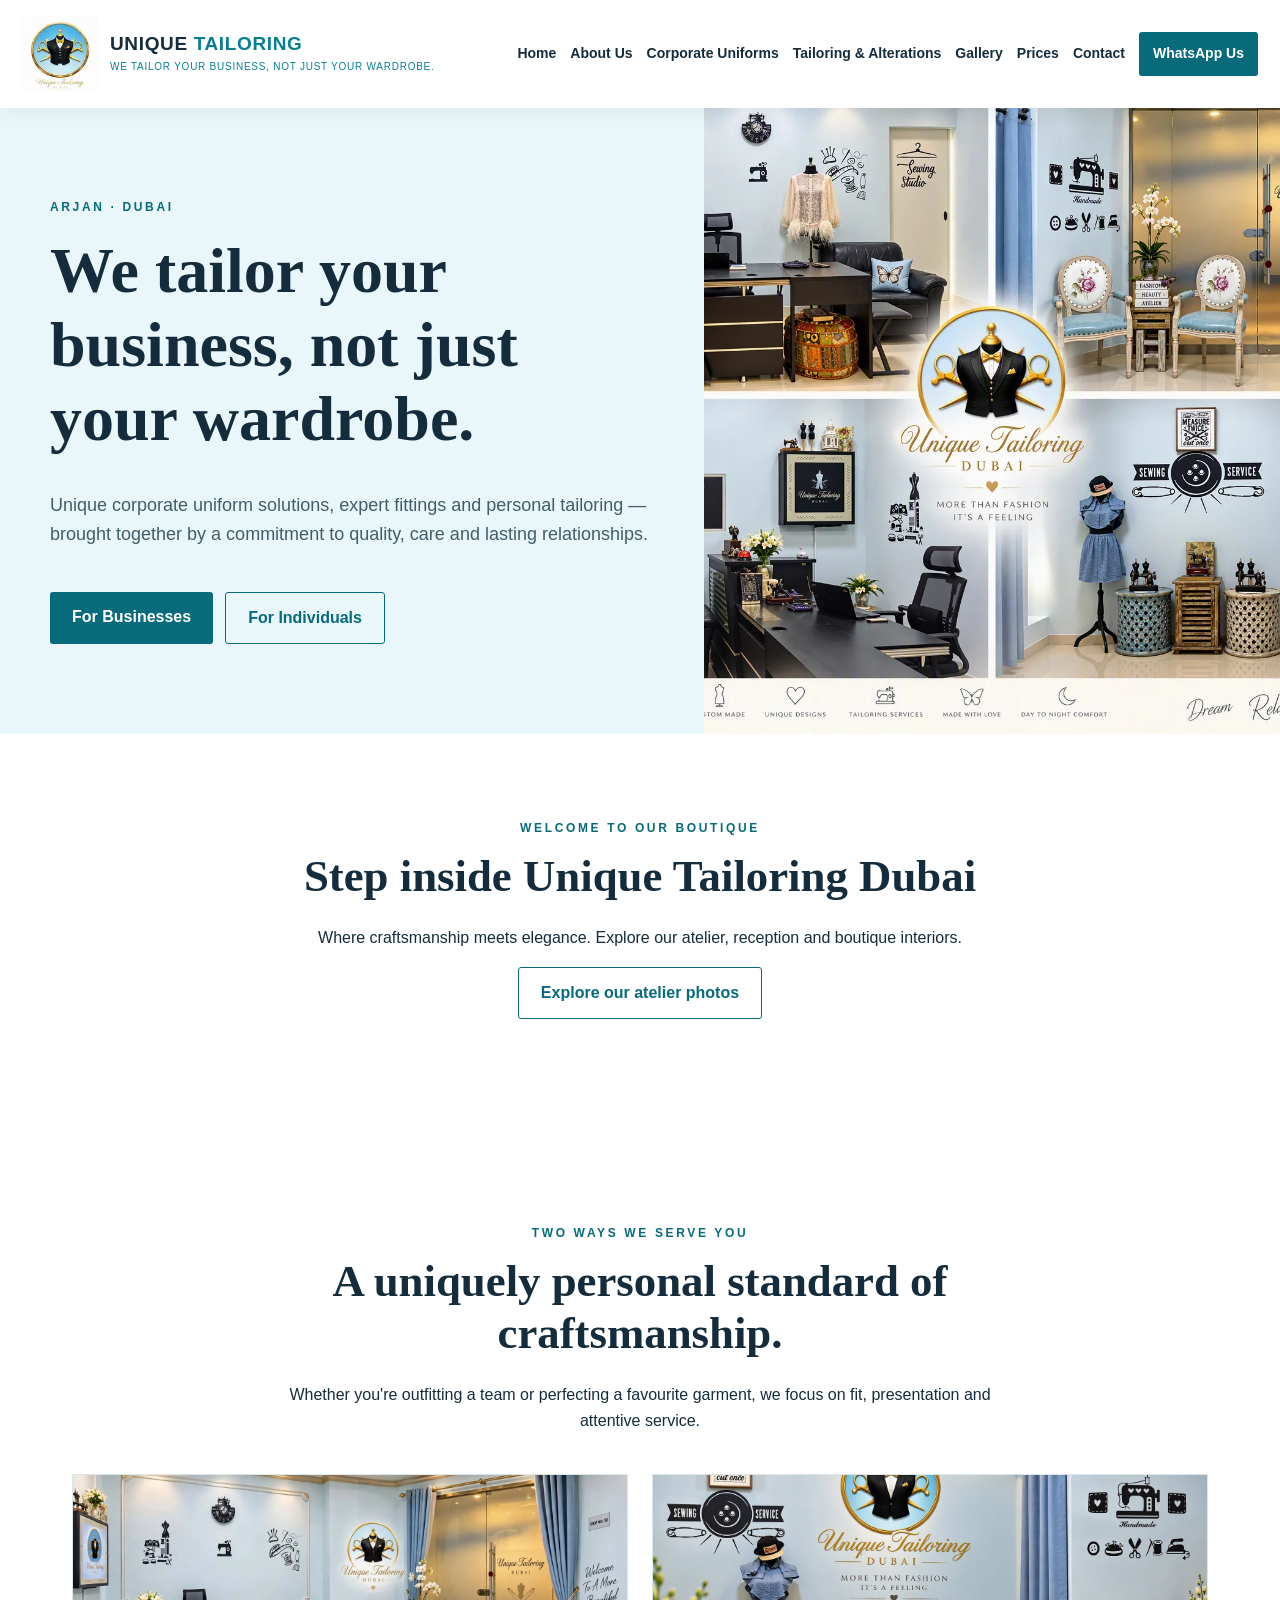
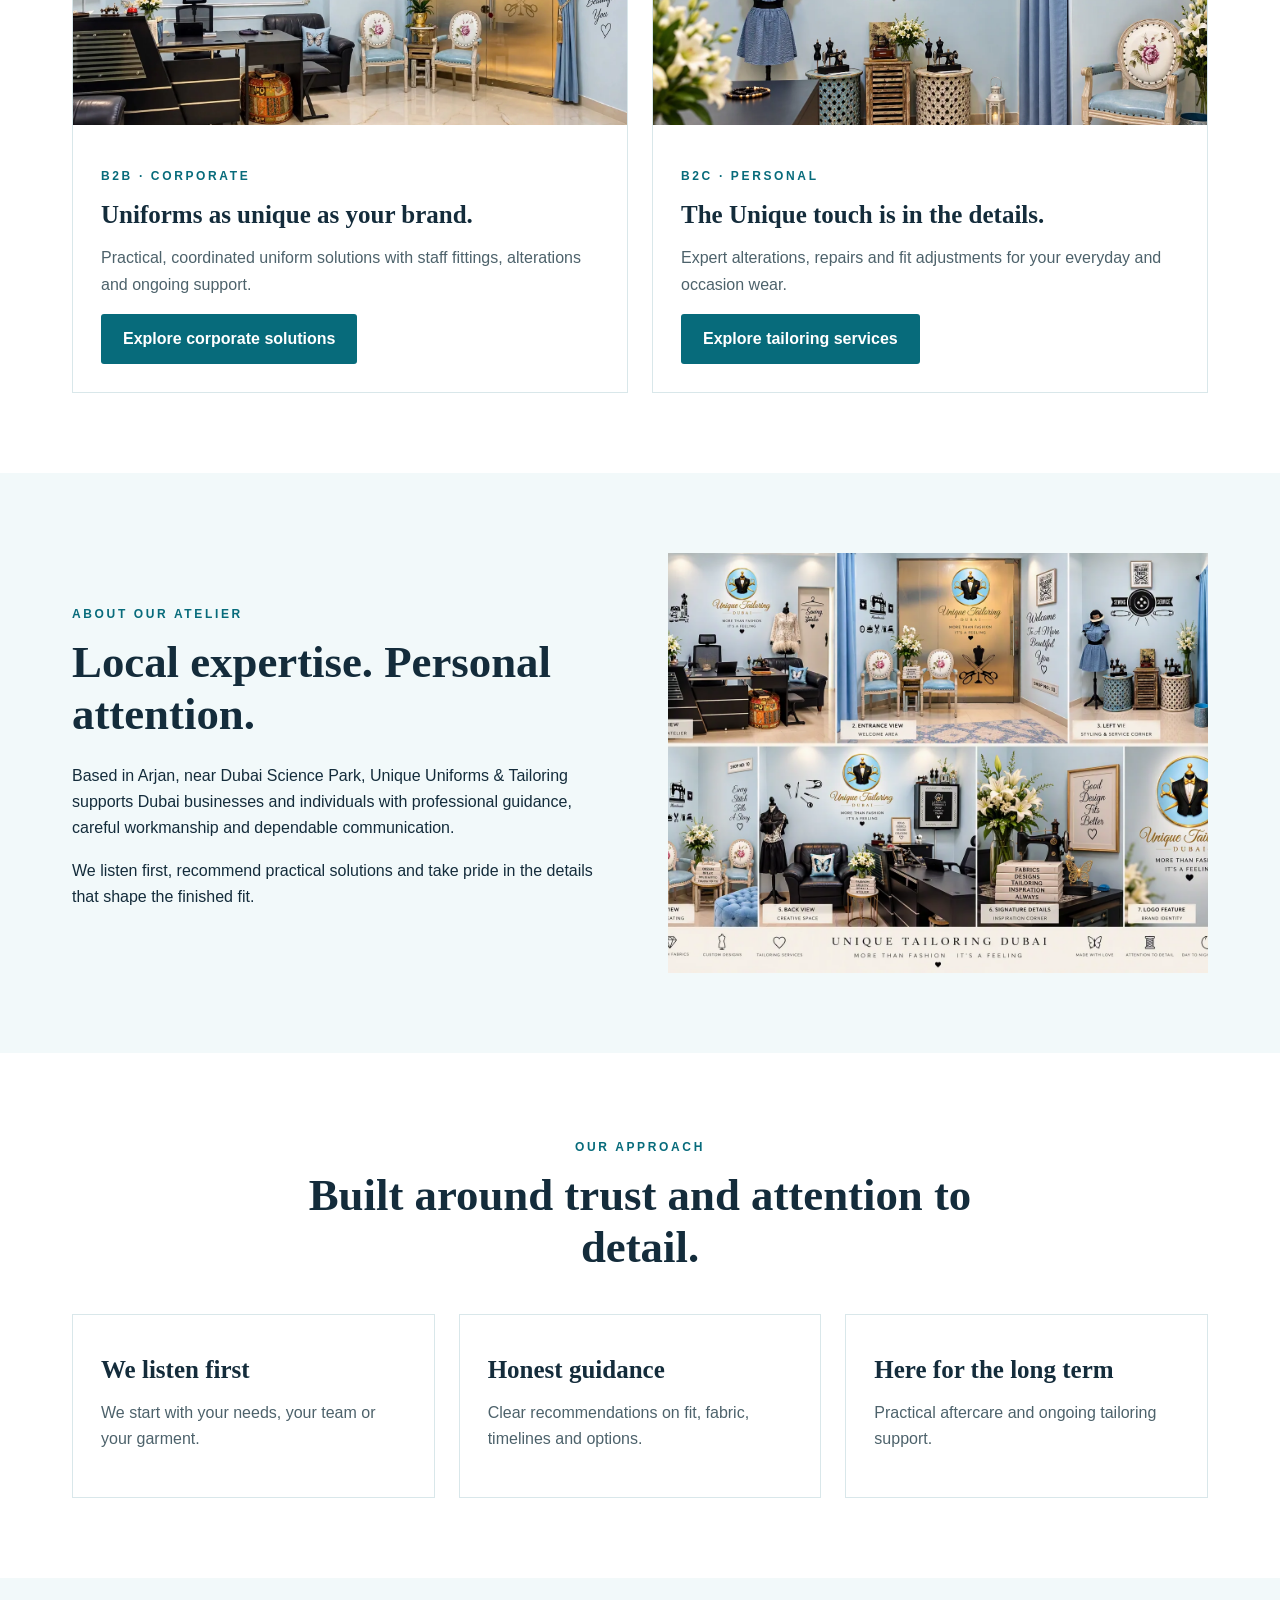
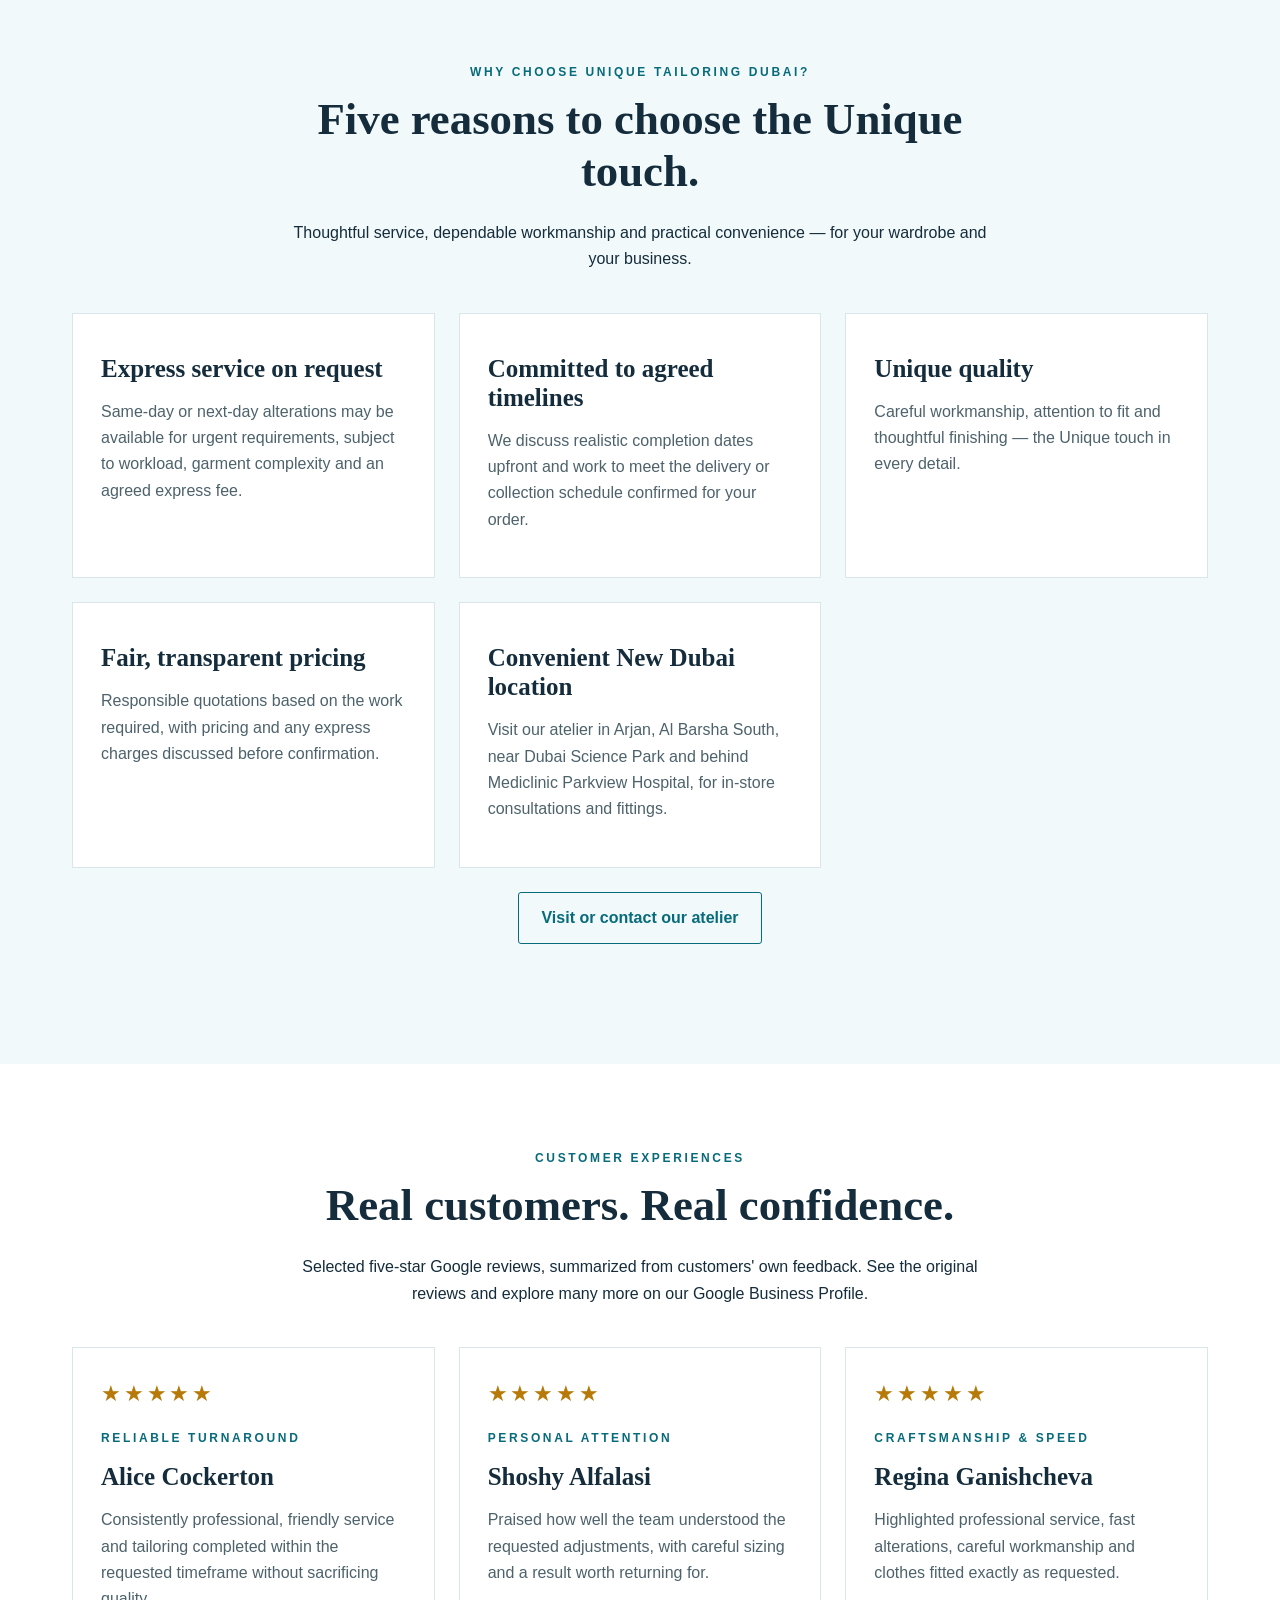
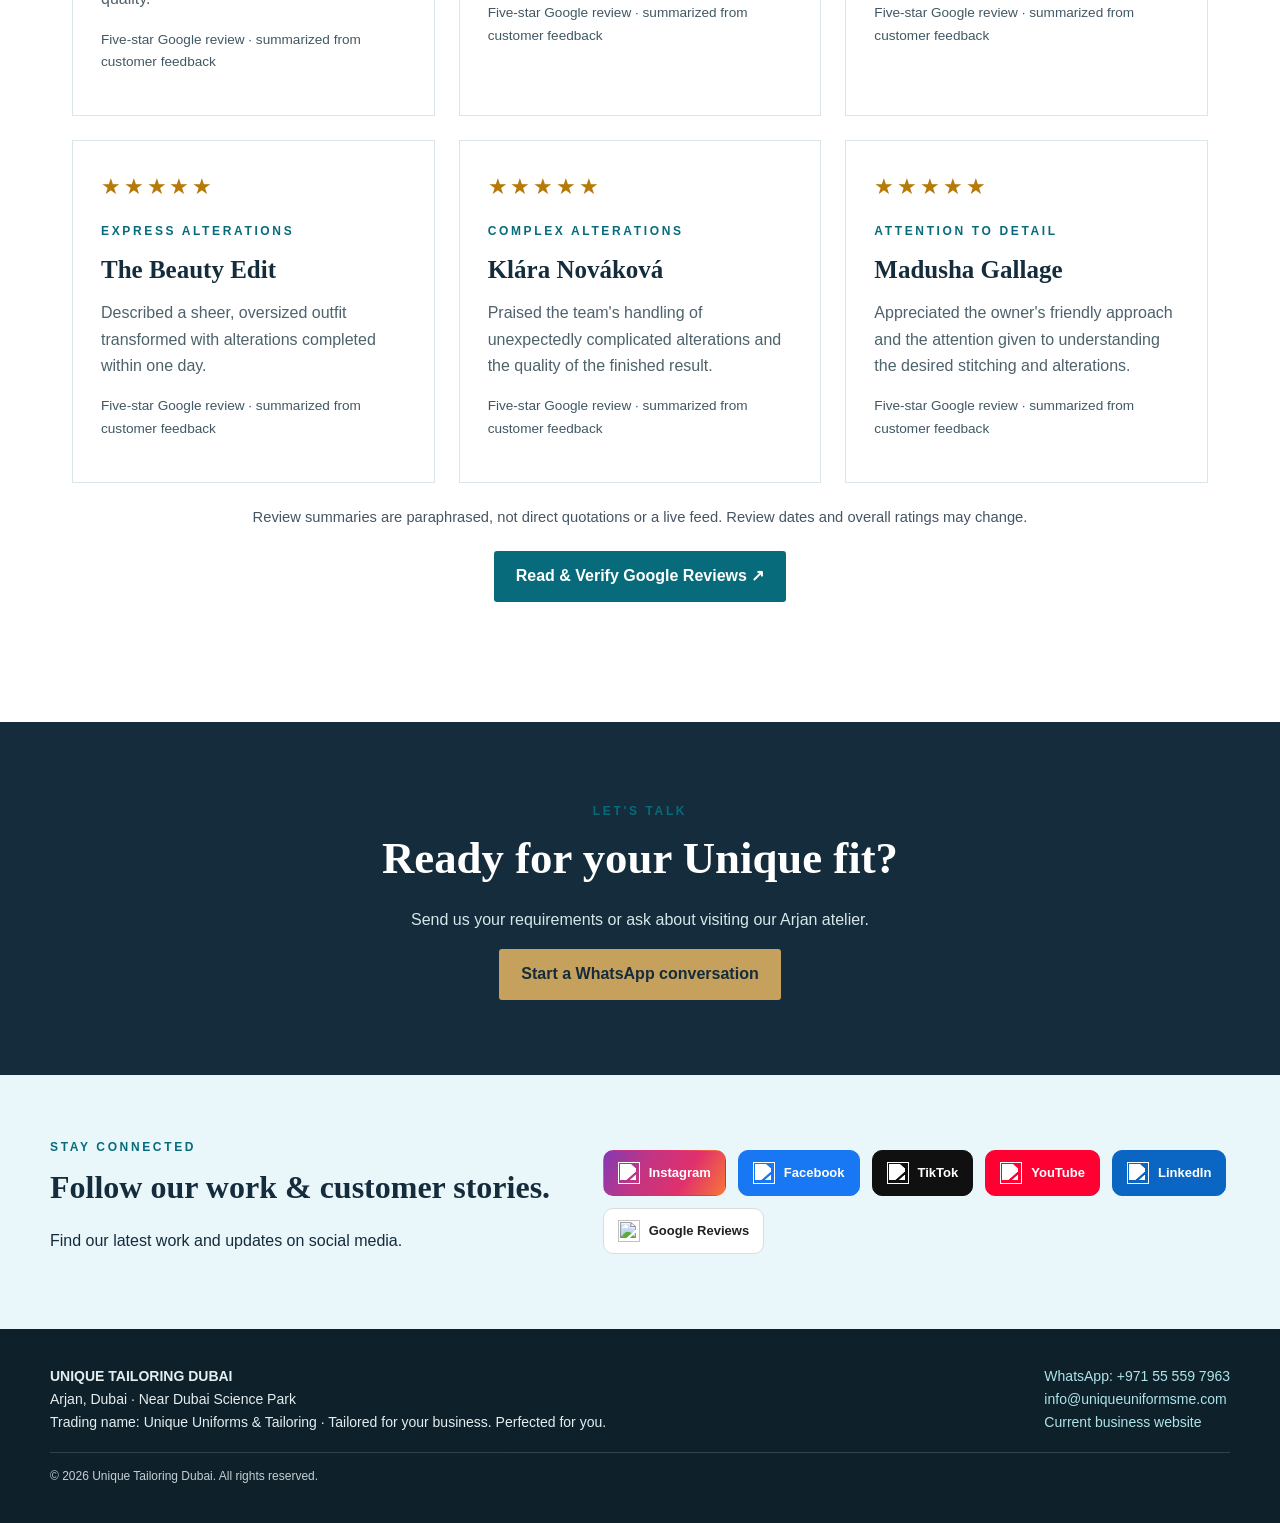
==== commit f4bfa0b0: "Load visible brand logo eagerly for faster initial rendering" ====
--- a/index.html
+++ b/index.html
@@ -1 +1 @@
-<!doctype html><html lang="en"><head><meta charset="utf-8"><meta name="viewport" content="width=device-width, initial-scale=1"><meta name="description" content="Unique Tailoring Dubai in Arjan: expert alterations, custom tailoring and corporate uniforms. Discover our atelier, real work and customer reviews."><title>Corporate Uniforms & Expert Tailoring | Unique Tailoring Dubai</title><link rel="stylesheet" href="style.css"><meta name="robots" content="noindex,nofollow"><meta property="og:type" content="website"><meta property="og:site_name" content="Unique Tailoring Dubai"><meta property="og:title" content="Corporate Uniforms & Expert Tailoring | Unique Tailoring Dubai"><meta property="og:description" content="Unique Uniforms &amp; Tailoring in Arjan, Dubai. Corporate uniforms, professional fittings, tailoring and alterations."><meta property="og:url" content="https://uniqueuniformsdubai.github.io/Unique-Tailoring-Preview-/index.html"><meta property="og:image" content="https://uniqueuniformsdubai.github.io/Unique-Tailoring-Preview-/atelier-reception-wide.webp"><meta name="twitter:card" content="summary_large_image"><link rel="icon" type="image/webp" href="assets/unique-tailoring-logo.webp"></head><body><header><div class="nav"><a class="brand brand-with-logo" href="index.html"><img src="assets/unique-tailoring-logo.webp" alt="Unique Tailoring Dubai logo" width="76" height="76" loading="lazy"><span class="brand-copy"><span>UNIQUE <span style="color:#087f91">TAILORING</span></span><small>WE TAILOR YOUR BUSINESS, NOT JUST YOUR WARDROBE.</small></span></a><button class="mobile-menu-toggle" type="button" aria-label="Open navigation" aria-expanded="false" aria-controls="site-links" onclick="var n=document.getElementById('site-links');var o=n.classList.toggle('is-open');this.setAttribute('aria-expanded',String(o));this.setAttribute('aria-label',o?'Close navigation':'Open navigation')">☰ <span>Menu</span></button><nav class="links" id="site-links"><a href="index.html">Home</a><a href="about.html">About Us</a><a href="corporate.html">Corporate Uniforms</a><a href="tailoring.html">Tailoring & Alterations</a><a href="gallery.html">Gallery</a><a href="prices.html">Prices</a><a href="contact.html">Contact</a><a class="btn" href="https://wa.me/971555597963" target="_blank" rel="noopener">WhatsApp Us</a></nav></div></header><main><section class="hero"><div class="copy"><span class="eyebrow">Arjan · Dubai</span><h1>We tailor your business, not just your wardrobe.</h1><p class="lead">Unique corporate uniform solutions, expert fittings and personal tailoring — brought together by a commitment to quality, care and lasting relationships.</p><div class="actions"><a class="btn" href="corporate.html">For Businesses</a><a class="btn outline" href="tailoring.html">For Individuals</a></div></div><img src="atelier-views-collage.webp" alt="A collection of views inside Unique Tailoring Dubai atelier and boutique" loading="eager" fetchpriority="high"></section><section class="wrap atelier-home"><div class="center"><span class="eyebrow">Welcome to our boutique</span><h2>Step inside Unique Tailoring Dubai</h2><p>Where craftsmanship meets elegance. Explore our atelier, reception and boutique interiors.</p><a class="btn outline" href="gallery.html#our-atelier">Explore our atelier photos</a></div></section><section class="wrap"><div class="center"><span class="eyebrow">Two ways we serve you</span><h2>A uniquely personal standard of craftsmanship.</h2><p>Whether you're outfitting a team or perfecting a favourite garment, we focus on fit, presentation and attentive service.</p></div><div class="cards two"><article class="card"><img src="atelier-reception-wide.webp" alt="Professional clothing and workwear" loading="lazy"><div class="inside"><span class="eyebrow">B2B · Corporate</span><h3>Uniforms as unique as your brand.</h3><p>Practical, coordinated uniform solutions with staff fittings, alterations and ongoing support.</p><a class="btn" href="corporate.html">Explore corporate solutions</a></div></article><article class="card"><img src="atelier-styling-corner.webp" alt="Tailoring craftsmanship" loading="lazy"><div class="inside"><span class="eyebrow">B2C · Personal</span><h3>The Unique touch is in the details.</h3><p>Expert alterations, repairs and fit adjustments for your everyday and occasion wear.</p><a class="btn" href="tailoring.html">Explore tailoring services</a></div></article></div></section><section class="soft"><div class="wrap split"><div><span class="eyebrow">About our atelier</span><h2>Local expertise. Personal attention.</h2><p>Based in Arjan, near Dubai Science Park, Unique Uniforms & Tailoring supports Dubai businesses and individuals with professional guidance, careful workmanship and dependable communication.</p><p>We listen first, recommend practical solutions and take pride in the details that shape the finished fit.</p></div><img src="atelier-interior-collage.webp" alt="Garment tailoring work" loading="lazy"></div></section><section class="wrap"><div class="center"><span class="eyebrow">Our approach</span><h2>Built around trust and attention to detail.</h2></div><div class="cards"><div class="card"><div class="inside"><h3>We listen first</h3><p>We start with your needs, your team or your garment.</p></div></div><div class="card"><div class="inside"><h3>Honest guidance</h3><p>Clear recommendations on fit, fabric, timelines and options.</p></div></div><div class="card"><div class="inside"><h3>Here for the long term</h3><p>Practical aftercare and ongoing tailoring support.</p></div></div></div></section><section class="soft" id="why-choose-us"><div class="wrap"><div class="center"><span class="eyebrow">Why choose Unique Tailoring Dubai?</span><h2>Five reasons to choose the Unique touch.</h2><p>Thoughtful service, dependable workmanship and practical convenience — for your wardrobe and your business.</p></div><div class="cards"><article class="card"><div class="inside"><h3>Express service on request</h3><p>Same-day or next-day alterations may be available for urgent requirements, subject to workload, garment complexity and an agreed express fee.</p></div></article><article class="card"><div class="inside"><h3>Committed to agreed timelines</h3><p>We discuss realistic completion dates upfront and work to meet the delivery or collection schedule confirmed for your order.</p></div></article><article class="card"><div class="inside"><h3>Unique quality</h3><p>Careful workmanship, attention to fit and thoughtful finishing — the Unique touch in every detail.</p></div></article><article class="card"><div class="inside"><h3>Fair, transparent pricing</h3><p>Responsible quotations based on the work required, with pricing and any express charges discussed before confirmation.</p></div></article><article class="card"><div class="inside"><h3>Convenient New Dubai location</h3><p>Visit our atelier in Arjan, Al Barsha South, near Dubai Science Park and behind Mediclinic Parkview Hospital, for in-store consultations and fittings.</p></div></article></div><div class="center" style="margin-top:24px"><a class="btn outline" href="contact.html">Visit or contact our atelier</a></div></div></section><section class="wrap" id="reviews"><div class="center"><span class="eyebrow">Customer experiences</span><h2>Real customers. Real confidence.</h2><p>Selected five-star Google reviews, summarized from customers' own feedback. See the original reviews and explore many more on our Google Business Profile.</p></div><div class="cards"><article class="card review-card"><div class="inside"><span class="review-stars" aria-label="5 out of 5 stars">★★★★★</span><span class="eyebrow">Reliable turnaround</span><h3>Alice Cockerton</h3><p>Consistently professional, friendly service and tailoring completed within the requested timeframe without sacrificing quality.</p><p class="note">Five-star Google review · summarized from customer feedback</p></div></article><article class="card review-card"><div class="inside"><span class="review-stars" aria-label="5 out of 5 stars">★★★★★</span><span class="eyebrow">Personal attention</span><h3>Shoshy Alfalasi</h3><p>Praised how well the team understood the requested adjustments, with careful sizing and a result worth returning for.</p><p class="note">Five-star Google review · summarized from customer feedback</p></div></article><article class="card review-card"><div class="inside"><span class="review-stars" aria-label="5 out of 5 stars">★★★★★</span><span class="eyebrow">Craftsmanship & speed</span><h3>Regina Ganishcheva</h3><p>Highlighted professional service, fast alterations, careful workmanship and clothes fitted exactly as requested.</p><p class="note">Five-star Google review · summarized from customer feedback</p></div></article><article class="card review-card"><div class="inside"><span class="review-stars" aria-label="5 out of 5 stars">★★★★★</span><span class="eyebrow">Express alterations</span><h3>The Beauty Edit</h3><p>Described a sheer, oversized outfit transformed with alterations completed within one day.</p><p class="note">Five-star Google review · summarized from customer feedback</p></div></article><article class="card review-card"><div class="inside"><span class="review-stars" aria-label="5 out of 5 stars">★★★★★</span><span class="eyebrow">Complex alterations</span><h3>Klára Nováková</h3><p>Praised the team's handling of unexpectedly complicated alterations and the quality of the finished result.</p><p class="note">Five-star Google review · summarized from customer feedback</p></div></article><article class="card review-card"><div class="inside"><span class="review-stars" aria-label="5 out of 5 stars">★★★★★</span><span class="eyebrow">Attention to detail</span><h3>Madusha Gallage</h3><p>Appreciated the owner's friendly approach and the attention given to understanding the desired stitching and alterations.</p><p class="note">Five-star Google review · summarized from customer feedback</p></div></article></div><p class="review-note">Review summaries are paraphrased, not direct quotations or a live feed. Review dates and overall ratings may change.</p><div class="center" style="margin-top:22px"><a class="btn" href="https://maps.app.goo.gl/wjJMb9TZ3QaaZT998?g_st=ic" target="_blank" rel="noopener noreferrer" aria-label="Read and verify customer reviews on Google Maps">Read &amp; Verify Google Reviews ↗</a></div></section><section class="cta"><span class="eyebrow">Let's talk</span><h2>Ready for your Unique fit?</h2><p>Send us your requirements or ask about visiting our Arjan atelier.</p><a class="btn gold" href="https://wa.me/971555597963">Start a WhatsApp conversation</a></section><section class="social-strip"><div class="social-inner"><div><span class="eyebrow">Stay connected</span><h2>Follow our work & customer stories.</h2><p>Find our latest work and updates on social media.</p></div><div class="social-icons"><a class="social-link" href="https://www.instagram.com/uniforms_unique" target="_blank" rel="noopener noreferrer" aria-label="Instagram"><img src="https://cdn.jsdelivr.net/npm/simple-icons@v15/icons/instagram.svg" alt="" loading="lazy"><span>Instagram</span></a><a class="social-link" href="https://www.facebook.com/share/1H9Nz3CjFB/?mibextid=wwXIfr" target="_blank" rel="noopener noreferrer" aria-label="Facebook"><img src="https://cdn.jsdelivr.net/npm/simple-icons@v15/icons/facebook.svg" alt="" loading="lazy"><span>Facebook</span></a><a class="social-link" href="https://www.tiktok.com/@uniqueuniforms" target="_blank" rel="noopener noreferrer" aria-label="TikTok"><img src="https://cdn.jsdelivr.net/npm/simple-icons@v15/icons/tiktok.svg" alt="" loading="lazy"><span>TikTok</span></a><a class="social-link" href="https://youtube.com/@abdallaabdelaziz542" target="_blank" rel="noopener noreferrer" aria-label="YouTube"><img src="https://cdn.jsdelivr.net/npm/simple-icons@v15/icons/youtube.svg" alt="" loading="lazy"><span>YouTube</span></a><a class="social-link" href="https://www.linkedin.com/company/unique-uniforms-tailoring/" target="_blank" rel="noopener noreferrer" aria-label="LinkedIn"><img src="https://cdn.jsdelivr.net/npm/simple-icons@v15/icons/linkedin.svg" alt="" loading="lazy"><span>LinkedIn</span></a><a class="social-link" href="https://maps.app.goo.gl/wjJMb9TZ3QaaZT998?g_st=ic" target="_blank" rel="noopener noreferrer" aria-label="Google Reviews"><img src="https://cdn.jsdelivr.net/npm/simple-icons@v15/icons/google.svg" alt="" loading="lazy"><span>Google Reviews</span></a></div></div></section></main><footer><div class="foot"><div><strong>UNIQUE TAILORING DUBAI</strong><div>Arjan, Dubai · Near Dubai Science Park</div><div>Trading name: Unique Uniforms &amp; Tailoring · Tailored for your business. Perfected for you.</div></div><div><a href="https://wa.me/971555597963">WhatsApp: +971 55 559 7963</a><div><a href="mailto:info@uniqueuniformsme.com">info@uniqueuniformsme.com</a></div><div><a href="https://uniqueuniformsme.com">Current business website</a></div></div></div><div class="footer-copyright">© 2026 Unique Tailoring Dubai. All rights reserved.</div></footer></body></html>+<!doctype html><html lang="en"><head><meta charset="utf-8"><meta name="viewport" content="width=device-width, initial-scale=1"><meta name="description" content="Unique Tailoring Dubai in Arjan: expert alterations, custom tailoring and corporate uniforms. Discover our atelier, real work and customer reviews."><title>Corporate Uniforms & Expert Tailoring | Unique Tailoring Dubai</title><link rel="stylesheet" href="style.css"><meta name="robots" content="noindex,nofollow"><meta property="og:type" content="website"><meta property="og:site_name" content="Unique Tailoring Dubai"><meta property="og:title" content="Corporate Uniforms & Expert Tailoring | Unique Tailoring Dubai"><meta property="og:description" content="Unique Uniforms &amp; Tailoring in Arjan, Dubai. Corporate uniforms, professional fittings, tailoring and alterations."><meta property="og:url" content="https://uniqueuniformsdubai.github.io/Unique-Tailoring-Preview-/index.html"><meta property="og:image" content="https://uniqueuniformsdubai.github.io/Unique-Tailoring-Preview-/atelier-reception-wide.webp"><meta name="twitter:card" content="summary_large_image"><link rel="icon" type="image/webp" href="assets/unique-tailoring-logo.webp"></head><body><header><div class="nav"><a class="brand brand-with-logo" href="index.html"><img src="assets/unique-tailoring-logo.webp" alt="Unique Tailoring Dubai logo" width="76" height="76" loading="eager"><span class="brand-copy"><span>UNIQUE <span style="color:#087f91">TAILORING</span></span><small>WE TAILOR YOUR BUSINESS, NOT JUST YOUR WARDROBE.</small></span></a><button class="mobile-menu-toggle" type="button" aria-label="Open navigation" aria-expanded="false" aria-controls="site-links" onclick="var n=document.getElementById('site-links');var o=n.classList.toggle('is-open');this.setAttribute('aria-expanded',String(o));this.setAttribute('aria-label',o?'Close navigation':'Open navigation')">☰ <span>Menu</span></button><nav class="links" id="site-links"><a href="index.html">Home</a><a href="about.html">About Us</a><a href="corporate.html">Corporate Uniforms</a><a href="tailoring.html">Tailoring & Alterations</a><a href="gallery.html">Gallery</a><a href="prices.html">Prices</a><a href="contact.html">Contact</a><a class="btn" href="https://wa.me/971555597963" target="_blank" rel="noopener">WhatsApp Us</a></nav></div></header><main><section class="hero"><div class="copy"><span class="eyebrow">Arjan · Dubai</span><h1>We tailor your business, not just your wardrobe.</h1><p class="lead">Unique corporate uniform solutions, expert fittings and personal tailoring — brought together by a commitment to quality, care and lasting relationships.</p><div class="actions"><a class="btn" href="corporate.html">For Businesses</a><a class="btn outline" href="tailoring.html">For Individuals</a></div></div><img src="atelier-views-collage.webp" alt="A collection of views inside Unique Tailoring Dubai atelier and boutique" loading="eager" fetchpriority="high"></section><section class="wrap atelier-home"><div class="center"><span class="eyebrow">Welcome to our boutique</span><h2>Step inside Unique Tailoring Dubai</h2><p>Where craftsmanship meets elegance. Explore our atelier, reception and boutique interiors.</p><a class="btn outline" href="gallery.html#our-atelier">Explore our atelier photos</a></div></section><section class="wrap"><div class="center"><span class="eyebrow">Two ways we serve you</span><h2>A uniquely personal standard of craftsmanship.</h2><p>Whether you're outfitting a team or perfecting a favourite garment, we focus on fit, presentation and attentive service.</p></div><div class="cards two"><article class="card"><img src="atelier-reception-wide.webp" alt="Professional clothing and workwear" loading="lazy"><div class="inside"><span class="eyebrow">B2B · Corporate</span><h3>Uniforms as unique as your brand.</h3><p>Practical, coordinated uniform solutions with staff fittings, alterations and ongoing support.</p><a class="btn" href="corporate.html">Explore corporate solutions</a></div></article><article class="card"><img src="atelier-styling-corner.webp" alt="Tailoring craftsmanship" loading="lazy"><div class="inside"><span class="eyebrow">B2C · Personal</span><h3>The Unique touch is in the details.</h3><p>Expert alterations, repairs and fit adjustments for your everyday and occasion wear.</p><a class="btn" href="tailoring.html">Explore tailoring services</a></div></article></div></section><section class="soft"><div class="wrap split"><div><span class="eyebrow">About our atelier</span><h2>Local expertise. Personal attention.</h2><p>Based in Arjan, near Dubai Science Park, Unique Uniforms & Tailoring supports Dubai businesses and individuals with professional guidance, careful workmanship and dependable communication.</p><p>We listen first, recommend practical solutions and take pride in the details that shape the finished fit.</p></div><img src="atelier-interior-collage.webp" alt="Garment tailoring work" loading="lazy"></div></section><section class="wrap"><div class="center"><span class="eyebrow">Our approach</span><h2>Built around trust and attention to detail.</h2></div><div class="cards"><div class="card"><div class="inside"><h3>We listen first</h3><p>We start with your needs, your team or your garment.</p></div></div><div class="card"><div class="inside"><h3>Honest guidance</h3><p>Clear recommendations on fit, fabric, timelines and options.</p></div></div><div class="card"><div class="inside"><h3>Here for the long term</h3><p>Practical aftercare and ongoing tailoring support.</p></div></div></div></section><section class="soft" id="why-choose-us"><div class="wrap"><div class="center"><span class="eyebrow">Why choose Unique Tailoring Dubai?</span><h2>Five reasons to choose the Unique touch.</h2><p>Thoughtful service, dependable workmanship and practical convenience — for your wardrobe and your business.</p></div><div class="cards"><article class="card"><div class="inside"><h3>Express service on request</h3><p>Same-day or next-day alterations may be available for urgent requirements, subject to workload, garment complexity and an agreed express fee.</p></div></article><article class="card"><div class="inside"><h3>Committed to agreed timelines</h3><p>We discuss realistic completion dates upfront and work to meet the delivery or collection schedule confirmed for your order.</p></div></article><article class="card"><div class="inside"><h3>Unique quality</h3><p>Careful workmanship, attention to fit and thoughtful finishing — the Unique touch in every detail.</p></div></article><article class="card"><div class="inside"><h3>Fair, transparent pricing</h3><p>Responsible quotations based on the work required, with pricing and any express charges discussed before confirmation.</p></div></article><article class="card"><div class="inside"><h3>Convenient New Dubai location</h3><p>Visit our atelier in Arjan, Al Barsha South, near Dubai Science Park and behind Mediclinic Parkview Hospital, for in-store consultations and fittings.</p></div></article></div><div class="center" style="margin-top:24px"><a class="btn outline" href="contact.html">Visit or contact our atelier</a></div></div></section><section class="wrap" id="reviews"><div class="center"><span class="eyebrow">Customer experiences</span><h2>Real customers. Real confidence.</h2><p>Selected five-star Google reviews, summarized from customers' own feedback. See the original reviews and explore many more on our Google Business Profile.</p></div><div class="cards"><article class="card review-card"><div class="inside"><span class="review-stars" aria-label="5 out of 5 stars">★★★★★</span><span class="eyebrow">Reliable turnaround</span><h3>Alice Cockerton</h3><p>Consistently professional, friendly service and tailoring completed within the requested timeframe without sacrificing quality.</p><p class="note">Five-star Google review · summarized from customer feedback</p></div></article><article class="card review-card"><div class="inside"><span class="review-stars" aria-label="5 out of 5 stars">★★★★★</span><span class="eyebrow">Personal attention</span><h3>Shoshy Alfalasi</h3><p>Praised how well the team understood the requested adjustments, with careful sizing and a result worth returning for.</p><p class="note">Five-star Google review · summarized from customer feedback</p></div></article><article class="card review-card"><div class="inside"><span class="review-stars" aria-label="5 out of 5 stars">★★★★★</span><span class="eyebrow">Craftsmanship & speed</span><h3>Regina Ganishcheva</h3><p>Highlighted professional service, fast alterations, careful workmanship and clothes fitted exactly as requested.</p><p class="note">Five-star Google review · summarized from customer feedback</p></div></article><article class="card review-card"><div class="inside"><span class="review-stars" aria-label="5 out of 5 stars">★★★★★</span><span class="eyebrow">Express alterations</span><h3>The Beauty Edit</h3><p>Described a sheer, oversized outfit transformed with alterations completed within one day.</p><p class="note">Five-star Google review · summarized from customer feedback</p></div></article><article class="card review-card"><div class="inside"><span class="review-stars" aria-label="5 out of 5 stars">★★★★★</span><span class="eyebrow">Complex alterations</span><h3>Klára Nováková</h3><p>Praised the team's handling of unexpectedly complicated alterations and the quality of the finished result.</p><p class="note">Five-star Google review · summarized from customer feedback</p></div></article><article class="card review-card"><div class="inside"><span class="review-stars" aria-label="5 out of 5 stars">★★★★★</span><span class="eyebrow">Attention to detail</span><h3>Madusha Gallage</h3><p>Appreciated the owner's friendly approach and the attention given to understanding the desired stitching and alterations.</p><p class="note">Five-star Google review · summarized from customer feedback</p></div></article></div><p class="review-note">Review summaries are paraphrased, not direct quotations or a live feed. Review dates and overall ratings may change.</p><div class="center" style="margin-top:22px"><a class="btn" href="https://maps.app.goo.gl/wjJMb9TZ3QaaZT998?g_st=ic" target="_blank" rel="noopener noreferrer" aria-label="Read and verify customer reviews on Google Maps">Read &amp; Verify Google Reviews ↗</a></div></section><section class="cta"><span class="eyebrow">Let's talk</span><h2>Ready for your Unique fit?</h2><p>Send us your requirements or ask about visiting our Arjan atelier.</p><a class="btn gold" href="https://wa.me/971555597963">Start a WhatsApp conversation</a></section><section class="social-strip"><div class="social-inner"><div><span class="eyebrow">Stay connected</span><h2>Follow our work & customer stories.</h2><p>Find our latest work and updates on social media.</p></div><div class="social-icons"><a class="social-link" href="https://www.instagram.com/uniforms_unique" target="_blank" rel="noopener noreferrer" aria-label="Instagram"><img src="https://cdn.jsdelivr.net/npm/simple-icons@v15/icons/instagram.svg" alt="" loading="lazy"><span>Instagram</span></a><a class="social-link" href="https://www.facebook.com/share/1H9Nz3CjFB/?mibextid=wwXIfr" target="_blank" rel="noopener noreferrer" aria-label="Facebook"><img src="https://cdn.jsdelivr.net/npm/simple-icons@v15/icons/facebook.svg" alt="" loading="lazy"><span>Facebook</span></a><a class="social-link" href="https://www.tiktok.com/@uniqueuniforms" target="_blank" rel="noopener noreferrer" aria-label="TikTok"><img src="https://cdn.jsdelivr.net/npm/simple-icons@v15/icons/tiktok.svg" alt="" loading="lazy"><span>TikTok</span></a><a class="social-link" href="https://youtube.com/@abdallaabdelaziz542" target="_blank" rel="noopener noreferrer" aria-label="YouTube"><img src="https://cdn.jsdelivr.net/npm/simple-icons@v15/icons/youtube.svg" alt="" loading="lazy"><span>YouTube</span></a><a class="social-link" href="https://www.linkedin.com/company/unique-uniforms-tailoring/" target="_blank" rel="noopener noreferrer" aria-label="LinkedIn"><img src="https://cdn.jsdelivr.net/npm/simple-icons@v15/icons/linkedin.svg" alt="" loading="lazy"><span>LinkedIn</span></a><a class="social-link" href="https://maps.app.goo.gl/wjJMb9TZ3QaaZT998?g_st=ic" target="_blank" rel="noopener noreferrer" aria-label="Google Reviews"><img src="https://cdn.jsdelivr.net/npm/simple-icons@v15/icons/google.svg" alt="" loading="lazy"><span>Google Reviews</span></a></div></div></section></main><footer><div class="foot"><div><strong>UNIQUE TAILORING DUBAI</strong><div>Arjan, Dubai · Near Dubai Science Park</div><div>Trading name: Unique Uniforms &amp; Tailoring · Tailored for your business. Perfected for you.</div></div><div><a href="https://wa.me/971555597963">WhatsApp: +971 55 559 7963</a><div><a href="mailto:info@uniqueuniformsme.com">info@uniqueuniformsme.com</a></div><div><a href="https://uniqueuniformsme.com">Current business website</a></div></div></div><div class="footer-copyright">© 2026 Unique Tailoring Dubai. All rights reserved.</div></footer></body></html>
--- a/style.css
+++ b/style.css
@@ -34,3 +34,14 @@
 
 /* Gallery: preserve full images and collection artwork labels */
 .photo-item img{object-fit:contain;background:#f4f6f7}.collection-artwork .photo-item img{object-fit:contain}.review-card .note{color:#405864}
+
+/* Final preview refinements: no cropping of original work on any viewport */
+.photo-item img{width:100%;height:auto;aspect-ratio:4/5;object-fit:contain;object-position:center;background:#f5f7f8}
+@media(max-width:760px){.photo-item img{width:100%;height:auto;aspect-ratio:4/5;object-fit:contain}}
+.collection-artwork .photo-item img{aspect-ratio:auto;max-height:420px;object-fit:contain}
+.footer-copyright{max-width:1180px;margin:18px auto 0;padding-top:14px;border-top:1px solid rgba(255,255,255,.18);font-size:12px;opacity:.85}
+
+/* Individual quotation links in the service price list */
+.quote-price{display:inline-block;max-width:180px;text-align:right;font-weight:700;font-size:13px;line-height:1.45;color:#087f91;text-decoration:underline;text-underline-offset:3px}
+.quote-price:hover,.quote-price:focus-visible{color:#064e60}
+@media(max-width:520px){.quote-price{max-width:140px;font-size:12px}}
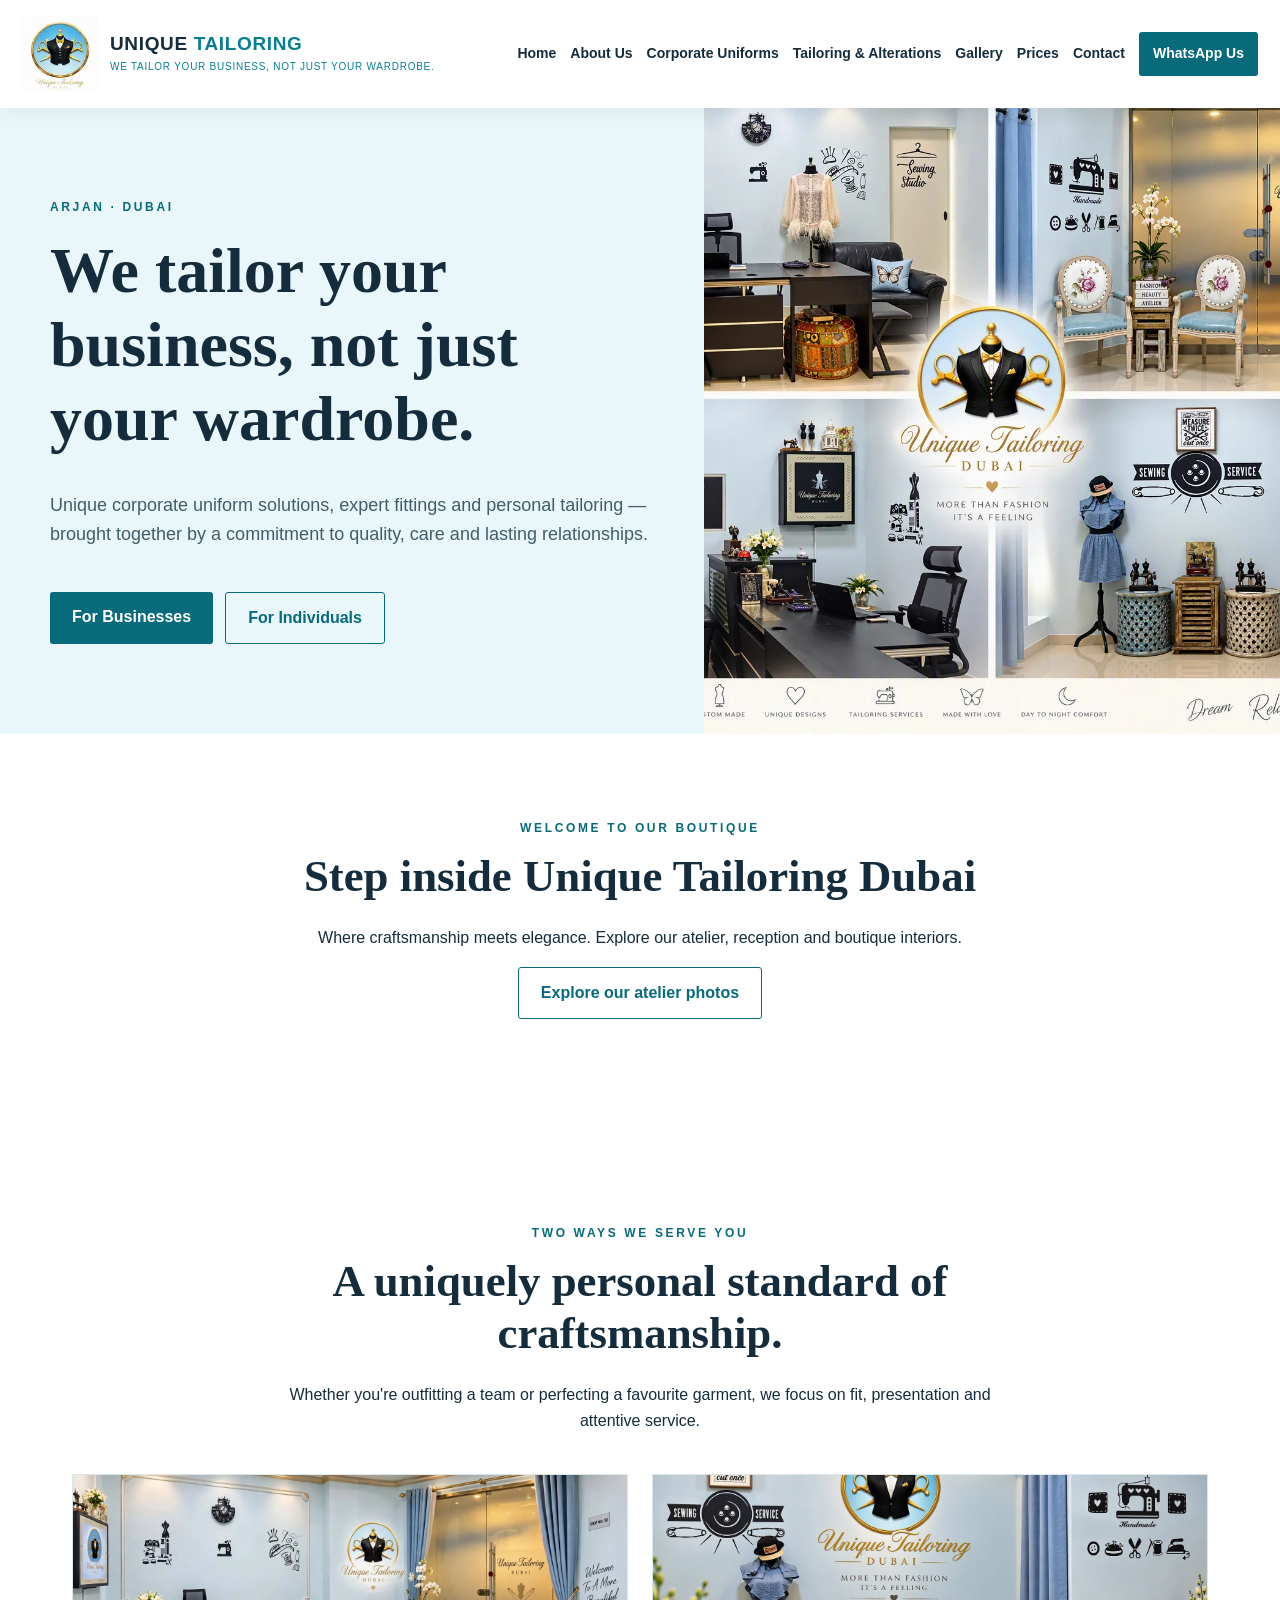
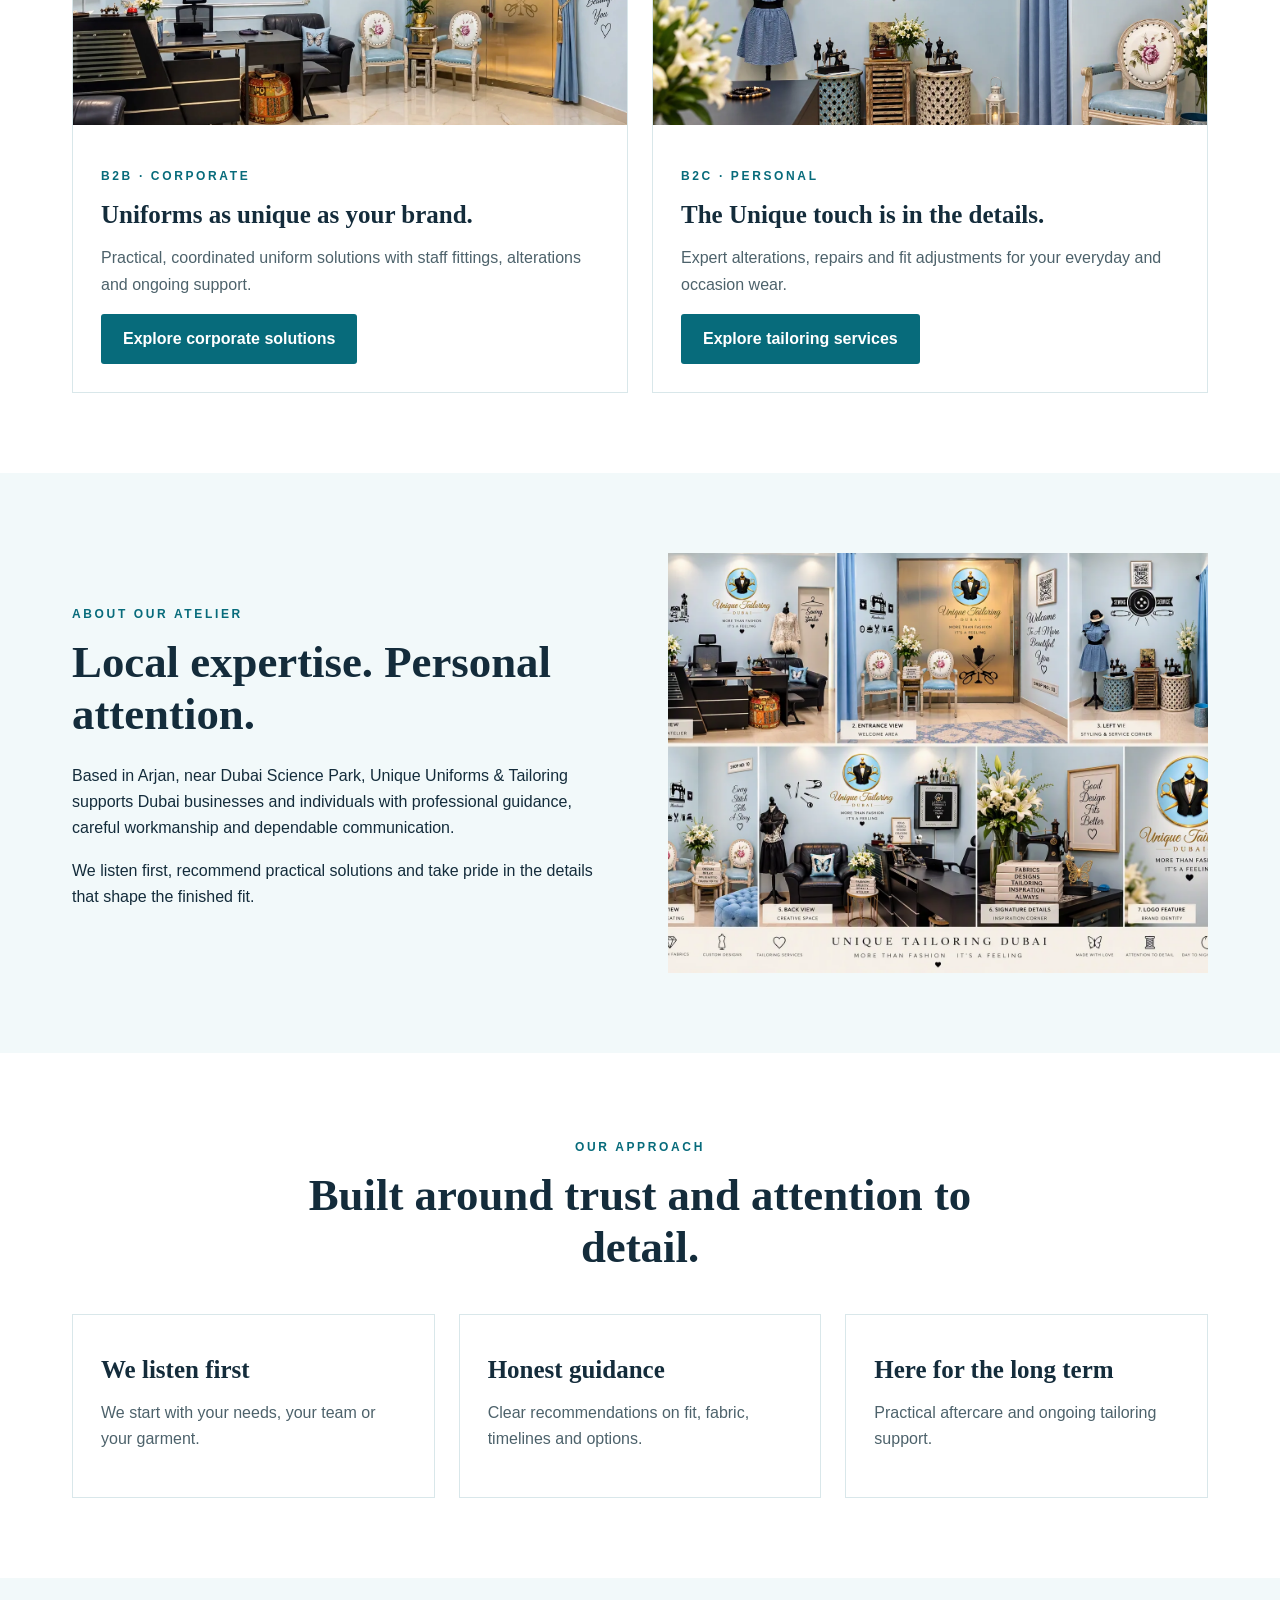
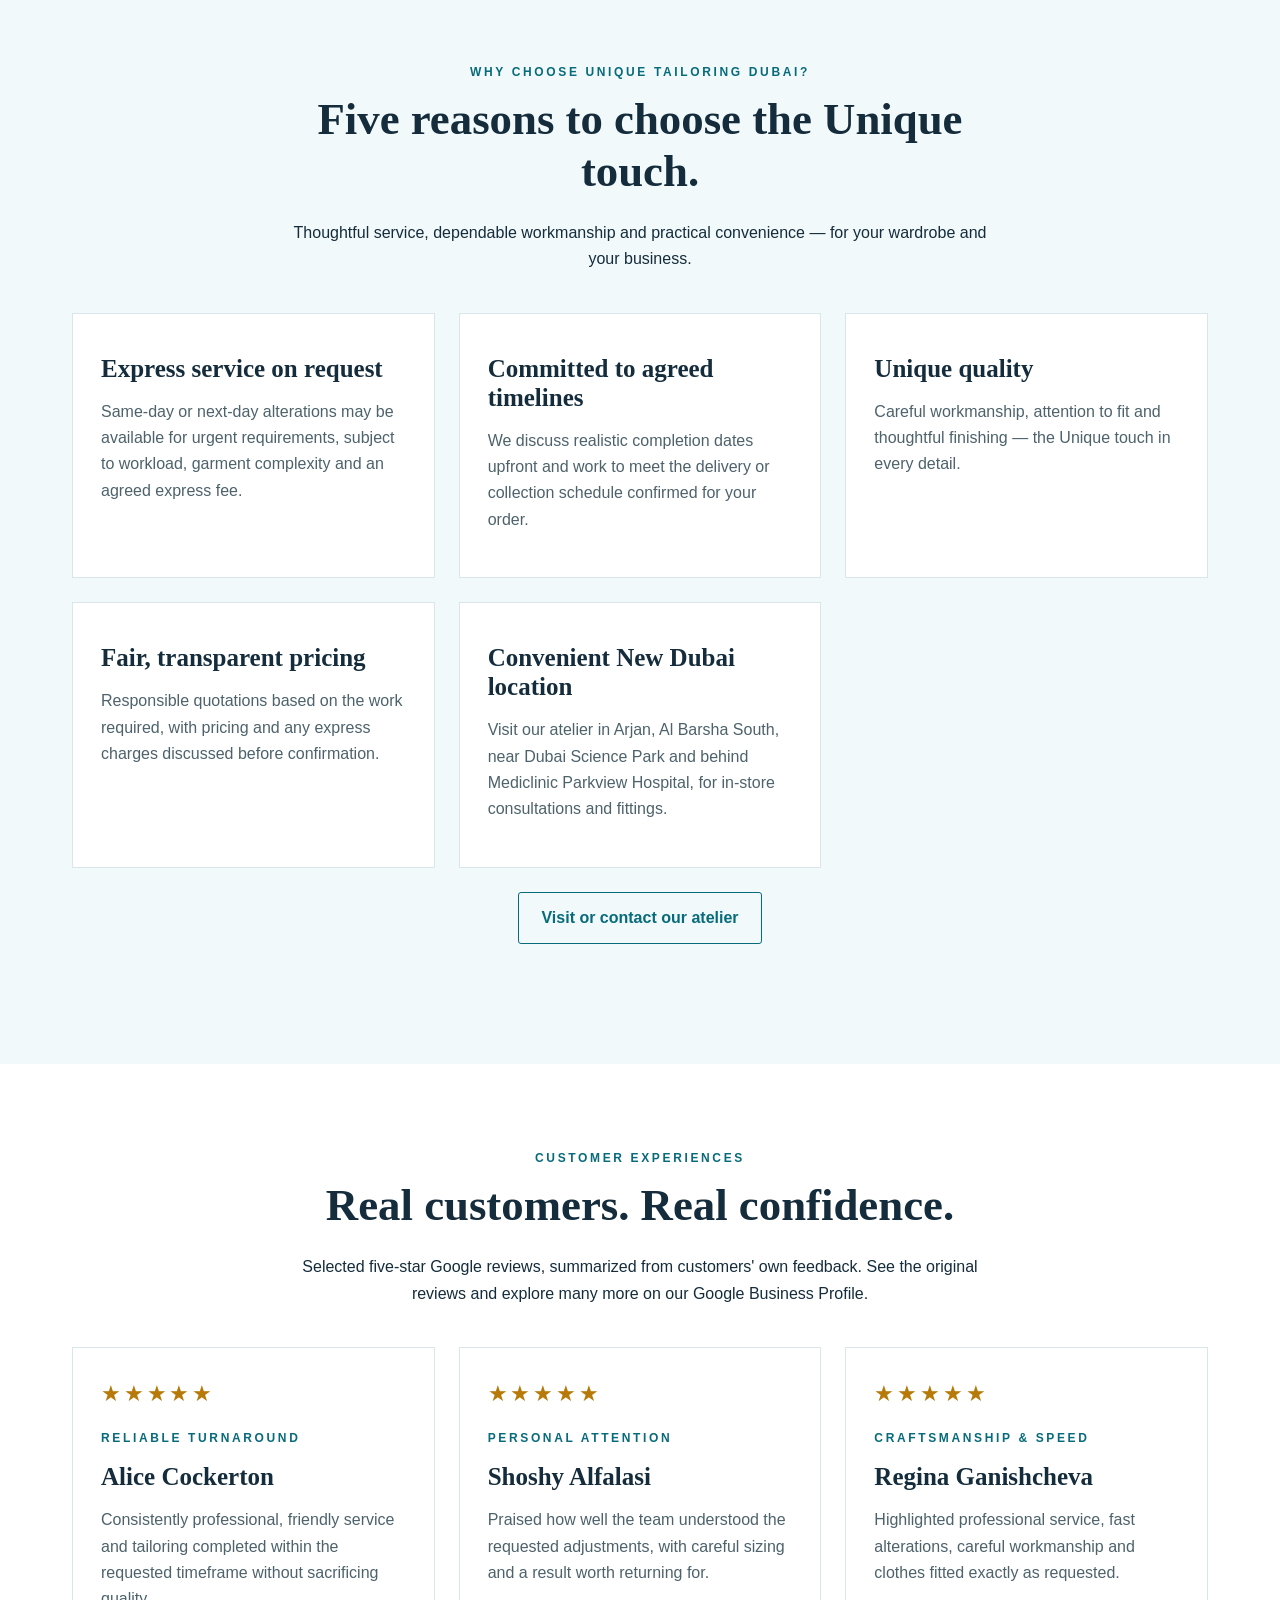
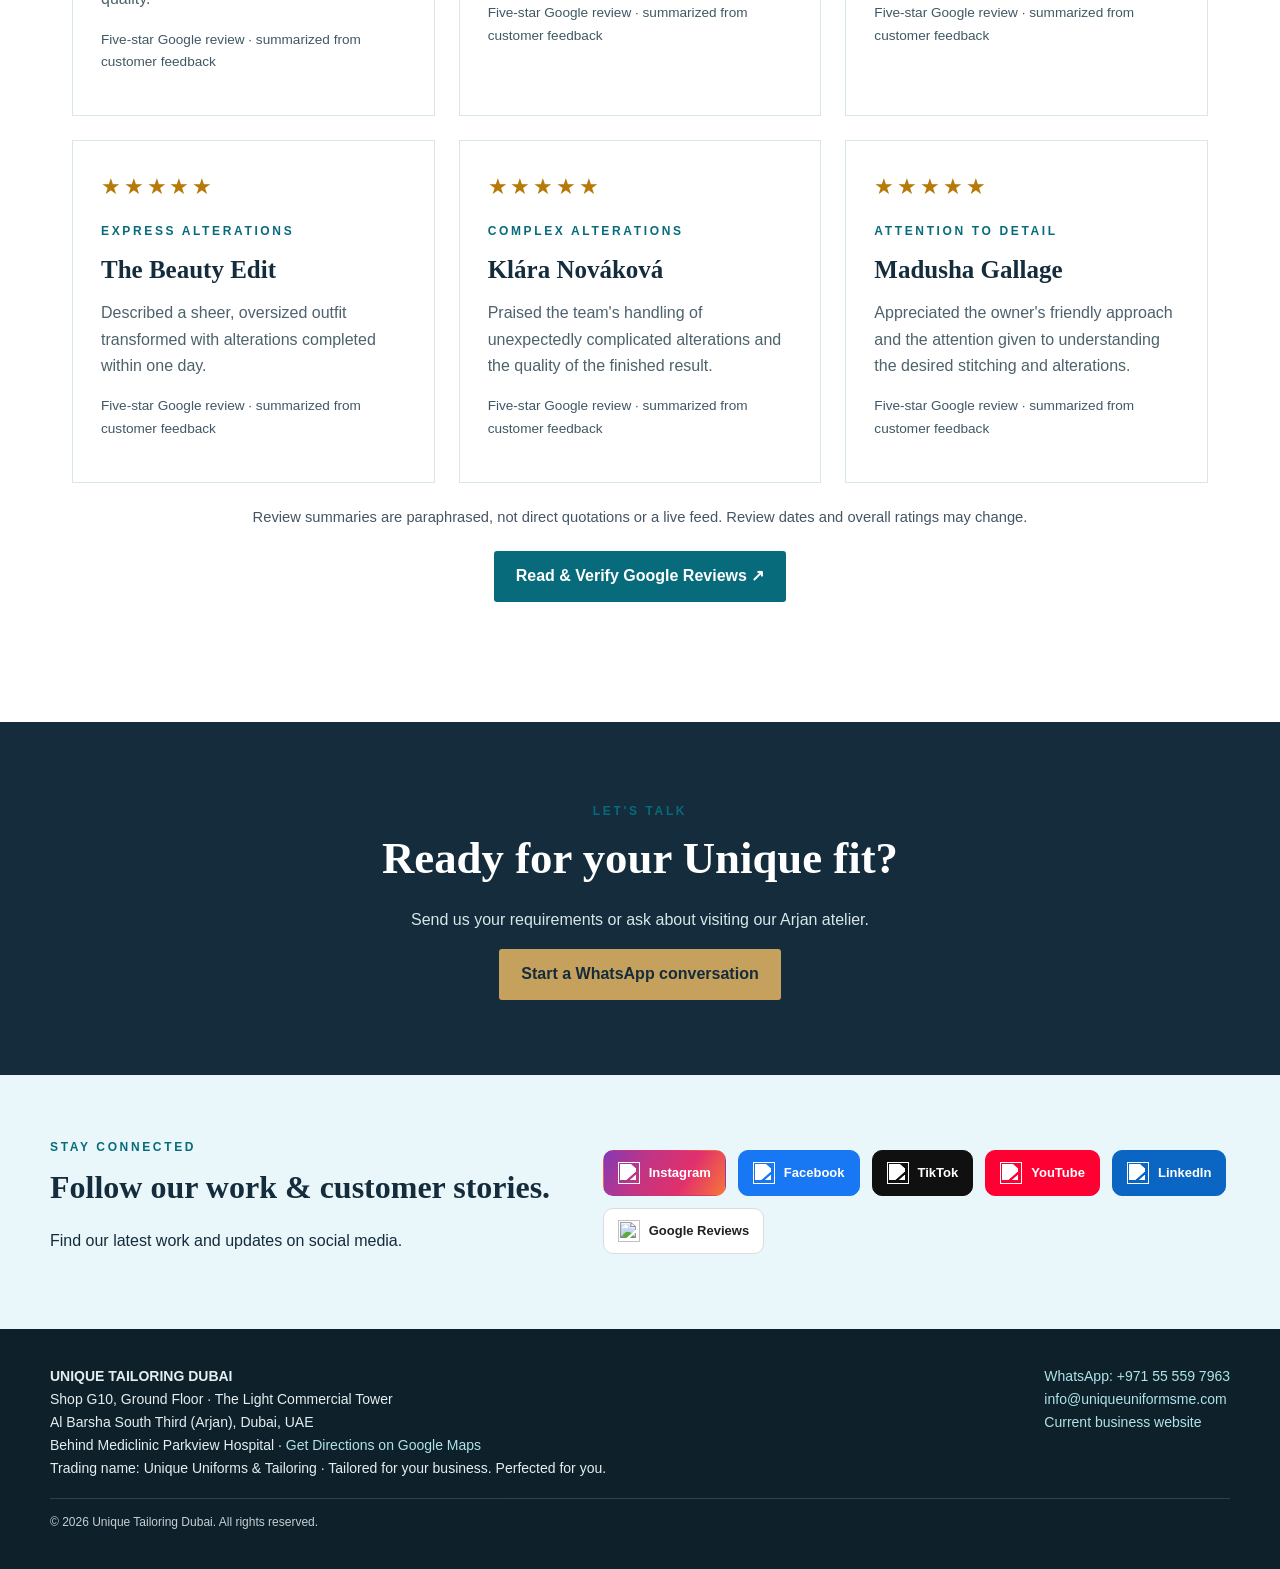
==== commit 6068ae3d: "Add atelier arrival guide, full G10 address and building photographs" ====
--- a/index.html
+++ b/index.html
@@ -1 +1 @@
-<!doctype html><html lang="en"><head><meta charset="utf-8"><meta name="viewport" content="width=device-width, initial-scale=1"><meta name="description" content="Unique Tailoring Dubai in Arjan: expert alterations, custom tailoring and corporate uniforms. Discover our atelier, real work and customer reviews."><title>Corporate Uniforms & Expert Tailoring | Unique Tailoring Dubai</title><link rel="stylesheet" href="style.css"><meta name="robots" content="noindex,nofollow"><meta property="og:type" content="website"><meta property="og:site_name" content="Unique Tailoring Dubai"><meta property="og:title" content="Corporate Uniforms & Expert Tailoring | Unique Tailoring Dubai"><meta property="og:description" content="Unique Uniforms &amp; Tailoring in Arjan, Dubai. Corporate uniforms, professional fittings, tailoring and alterations."><meta property="og:url" content="https://uniqueuniformsdubai.github.io/Unique-Tailoring-Preview-/index.html"><meta property="og:image" content="https://uniqueuniformsdubai.github.io/Unique-Tailoring-Preview-/atelier-reception-wide.webp"><meta name="twitter:card" content="summary_large_image"><link rel="icon" type="image/webp" href="assets/unique-tailoring-logo.webp"></head><body><header><div class="nav"><a class="brand brand-with-logo" href="index.html"><img src="assets/unique-tailoring-logo.webp" alt="Unique Tailoring Dubai logo" width="76" height="76" loading="eager"><span class="brand-copy"><span>UNIQUE <span style="color:#087f91">TAILORING</span></span><small>WE TAILOR YOUR BUSINESS, NOT JUST YOUR WARDROBE.</small></span></a><button class="mobile-menu-toggle" type="button" aria-label="Open navigation" aria-expanded="false" aria-controls="site-links" onclick="var n=document.getElementById('site-links');var o=n.classList.toggle('is-open');this.setAttribute('aria-expanded',String(o));this.setAttribute('aria-label',o?'Close navigation':'Open navigation')">☰ <span>Menu</span></button><nav class="links" id="site-links"><a href="index.html">Home</a><a href="about.html">About Us</a><a href="corporate.html">Corporate Uniforms</a><a href="tailoring.html">Tailoring & Alterations</a><a href="gallery.html">Gallery</a><a href="prices.html">Prices</a><a href="contact.html">Contact</a><a class="btn" href="https://wa.me/971555597963" target="_blank" rel="noopener">WhatsApp Us</a></nav></div></header><main><section class="hero"><div class="copy"><span class="eyebrow">Arjan · Dubai</span><h1>We tailor your business, not just your wardrobe.</h1><p class="lead">Unique corporate uniform solutions, expert fittings and personal tailoring — brought together by a commitment to quality, care and lasting relationships.</p><div class="actions"><a class="btn" href="corporate.html">For Businesses</a><a class="btn outline" href="tailoring.html">For Individuals</a></div></div><img src="atelier-views-collage.webp" alt="A collection of views inside Unique Tailoring Dubai atelier and boutique" loading="eager" fetchpriority="high"></section><section class="wrap atelier-home"><div class="center"><span class="eyebrow">Welcome to our boutique</span><h2>Step inside Unique Tailoring Dubai</h2><p>Where craftsmanship meets elegance. Explore our atelier, reception and boutique interiors.</p><a class="btn outline" href="gallery.html#our-atelier">Explore our atelier photos</a></div></section><section class="wrap"><div class="center"><span class="eyebrow">Two ways we serve you</span><h2>A uniquely personal standard of craftsmanship.</h2><p>Whether you're outfitting a team or perfecting a favourite garment, we focus on fit, presentation and attentive service.</p></div><div class="cards two"><article class="card"><img src="atelier-reception-wide.webp" alt="Professional clothing and workwear" loading="lazy"><div class="inside"><span class="eyebrow">B2B · Corporate</span><h3>Uniforms as unique as your brand.</h3><p>Practical, coordinated uniform solutions with staff fittings, alterations and ongoing support.</p><a class="btn" href="corporate.html">Explore corporate solutions</a></div></article><article class="card"><img src="atelier-styling-corner.webp" alt="Tailoring craftsmanship" loading="lazy"><div class="inside"><span class="eyebrow">B2C · Personal</span><h3>The Unique touch is in the details.</h3><p>Expert alterations, repairs and fit adjustments for your everyday and occasion wear.</p><a class="btn" href="tailoring.html">Explore tailoring services</a></div></article></div></section><section class="soft"><div class="wrap split"><div><span class="eyebrow">About our atelier</span><h2>Local expertise. Personal attention.</h2><p>Based in Arjan, near Dubai Science Park, Unique Uniforms & Tailoring supports Dubai businesses and individuals with professional guidance, careful workmanship and dependable communication.</p><p>We listen first, recommend practical solutions and take pride in the details that shape the finished fit.</p></div><img src="atelier-interior-collage.webp" alt="Garment tailoring work" loading="lazy"></div></section><section class="wrap"><div class="center"><span class="eyebrow">Our approach</span><h2>Built around trust and attention to detail.</h2></div><div class="cards"><div class="card"><div class="inside"><h3>We listen first</h3><p>We start with your needs, your team or your garment.</p></div></div><div class="card"><div class="inside"><h3>Honest guidance</h3><p>Clear recommendations on fit, fabric, timelines and options.</p></div></div><div class="card"><div class="inside"><h3>Here for the long term</h3><p>Practical aftercare and ongoing tailoring support.</p></div></div></div></section><section class="soft" id="why-choose-us"><div class="wrap"><div class="center"><span class="eyebrow">Why choose Unique Tailoring Dubai?</span><h2>Five reasons to choose the Unique touch.</h2><p>Thoughtful service, dependable workmanship and practical convenience — for your wardrobe and your business.</p></div><div class="cards"><article class="card"><div class="inside"><h3>Express service on request</h3><p>Same-day or next-day alterations may be available for urgent requirements, subject to workload, garment complexity and an agreed express fee.</p></div></article><article class="card"><div class="inside"><h3>Committed to agreed timelines</h3><p>We discuss realistic completion dates upfront and work to meet the delivery or collection schedule confirmed for your order.</p></div></article><article class="card"><div class="inside"><h3>Unique quality</h3><p>Careful workmanship, attention to fit and thoughtful finishing — the Unique touch in every detail.</p></div></article><article class="card"><div class="inside"><h3>Fair, transparent pricing</h3><p>Responsible quotations based on the work required, with pricing and any express charges discussed before confirmation.</p></div></article><article class="card"><div class="inside"><h3>Convenient New Dubai location</h3><p>Visit our atelier in Arjan, Al Barsha South, near Dubai Science Park and behind Mediclinic Parkview Hospital, for in-store consultations and fittings.</p></div></article></div><div class="center" style="margin-top:24px"><a class="btn outline" href="contact.html">Visit or contact our atelier</a></div></div></section><section class="wrap" id="reviews"><div class="center"><span class="eyebrow">Customer experiences</span><h2>Real customers. Real confidence.</h2><p>Selected five-star Google reviews, summarized from customers' own feedback. See the original reviews and explore many more on our Google Business Profile.</p></div><div class="cards"><article class="card review-card"><div class="inside"><span class="review-stars" aria-label="5 out of 5 stars">★★★★★</span><span class="eyebrow">Reliable turnaround</span><h3>Alice Cockerton</h3><p>Consistently professional, friendly service and tailoring completed within the requested timeframe without sacrificing quality.</p><p class="note">Five-star Google review · summarized from customer feedback</p></div></article><article class="card review-card"><div class="inside"><span class="review-stars" aria-label="5 out of 5 stars">★★★★★</span><span class="eyebrow">Personal attention</span><h3>Shoshy Alfalasi</h3><p>Praised how well the team understood the requested adjustments, with careful sizing and a result worth returning for.</p><p class="note">Five-star Google review · summarized from customer feedback</p></div></article><article class="card review-card"><div class="inside"><span class="review-stars" aria-label="5 out of 5 stars">★★★★★</span><span class="eyebrow">Craftsmanship & speed</span><h3>Regina Ganishcheva</h3><p>Highlighted professional service, fast alterations, careful workmanship and clothes fitted exactly as requested.</p><p class="note">Five-star Google review · summarized from customer feedback</p></div></article><article class="card review-card"><div class="inside"><span class="review-stars" aria-label="5 out of 5 stars">★★★★★</span><span class="eyebrow">Express alterations</span><h3>The Beauty Edit</h3><p>Described a sheer, oversized outfit transformed with alterations completed within one day.</p><p class="note">Five-star Google review · summarized from customer feedback</p></div></article><article class="card review-card"><div class="inside"><span class="review-stars" aria-label="5 out of 5 stars">★★★★★</span><span class="eyebrow">Complex alterations</span><h3>Klára Nováková</h3><p>Praised the team's handling of unexpectedly complicated alterations and the quality of the finished result.</p><p class="note">Five-star Google review · summarized from customer feedback</p></div></article><article class="card review-card"><div class="inside"><span class="review-stars" aria-label="5 out of 5 stars">★★★★★</span><span class="eyebrow">Attention to detail</span><h3>Madusha Gallage</h3><p>Appreciated the owner's friendly approach and the attention given to understanding the desired stitching and alterations.</p><p class="note">Five-star Google review · summarized from customer feedback</p></div></article></div><p class="review-note">Review summaries are paraphrased, not direct quotations or a live feed. Review dates and overall ratings may change.</p><div class="center" style="margin-top:22px"><a class="btn" href="https://maps.app.goo.gl/wjJMb9TZ3QaaZT998?g_st=ic" target="_blank" rel="noopener noreferrer" aria-label="Read and verify customer reviews on Google Maps">Read &amp; Verify Google Reviews ↗</a></div></section><section class="cta"><span class="eyebrow">Let's talk</span><h2>Ready for your Unique fit?</h2><p>Send us your requirements or ask about visiting our Arjan atelier.</p><a class="btn gold" href="https://wa.me/971555597963">Start a WhatsApp conversation</a></section><section class="social-strip"><div class="social-inner"><div><span class="eyebrow">Stay connected</span><h2>Follow our work & customer stories.</h2><p>Find our latest work and updates on social media.</p></div><div class="social-icons"><a class="social-link" href="https://www.instagram.com/uniforms_unique" target="_blank" rel="noopener noreferrer" aria-label="Instagram"><img src="https://cdn.jsdelivr.net/npm/simple-icons@v15/icons/instagram.svg" alt="" loading="lazy"><span>Instagram</span></a><a class="social-link" href="https://www.facebook.com/share/1H9Nz3CjFB/?mibextid=wwXIfr" target="_blank" rel="noopener noreferrer" aria-label="Facebook"><img src="https://cdn.jsdelivr.net/npm/simple-icons@v15/icons/facebook.svg" alt="" loading="lazy"><span>Facebook</span></a><a class="social-link" href="https://www.tiktok.com/@uniqueuniforms" target="_blank" rel="noopener noreferrer" aria-label="TikTok"><img src="https://cdn.jsdelivr.net/npm/simple-icons@v15/icons/tiktok.svg" alt="" loading="lazy"><span>TikTok</span></a><a class="social-link" href="https://youtube.com/@abdallaabdelaziz542" target="_blank" rel="noopener noreferrer" aria-label="YouTube"><img src="https://cdn.jsdelivr.net/npm/simple-icons@v15/icons/youtube.svg" alt="" loading="lazy"><span>YouTube</span></a><a class="social-link" href="https://www.linkedin.com/company/unique-uniforms-tailoring/" target="_blank" rel="noopener noreferrer" aria-label="LinkedIn"><img src="https://cdn.jsdelivr.net/npm/simple-icons@v15/icons/linkedin.svg" alt="" loading="lazy"><span>LinkedIn</span></a><a class="social-link" href="https://maps.app.goo.gl/wjJMb9TZ3QaaZT998?g_st=ic" target="_blank" rel="noopener noreferrer" aria-label="Google Reviews"><img src="https://cdn.jsdelivr.net/npm/simple-icons@v15/icons/google.svg" alt="" loading="lazy"><span>Google Reviews</span></a></div></div></section></main><footer><div class="foot"><div><strong>UNIQUE TAILORING DUBAI</strong><div>Arjan, Dubai · Near Dubai Science Park</div><div>Trading name: Unique Uniforms &amp; Tailoring · Tailored for your business. Perfected for you.</div></div><div><a href="https://wa.me/971555597963">WhatsApp: +971 55 559 7963</a><div><a href="mailto:info@uniqueuniformsme.com">info@uniqueuniformsme.com</a></div><div><a href="https://uniqueuniformsme.com">Current business website</a></div></div></div><div class="footer-copyright">© 2026 Unique Tailoring Dubai. All rights reserved.</div></footer></body></html>+<!doctype html><html lang="en"><head><meta charset="utf-8"><meta name="viewport" content="width=device-width, initial-scale=1"><meta name="description" content="Unique Tailoring Dubai in Arjan: expert alterations, custom tailoring and corporate uniforms. Discover our atelier, real work and customer reviews."><title>Corporate Uniforms & Expert Tailoring | Unique Tailoring Dubai</title><link rel="stylesheet" href="style.css?v=20261113-location"><meta name="robots" content="noindex,nofollow"><meta property="og:type" content="website"><meta property="og:site_name" content="Unique Tailoring Dubai"><meta property="og:title" content="Corporate Uniforms & Expert Tailoring | Unique Tailoring Dubai"><meta property="og:description" content="Unique Uniforms &amp; Tailoring in Arjan, Dubai. Corporate uniforms, professional fittings, tailoring and alterations."><meta property="og:url" content="https://uniqueuniformsdubai.github.io/Unique-Tailoring-Preview-/index.html"><meta property="og:image" content="https://uniqueuniformsdubai.github.io/Unique-Tailoring-Preview-/atelier-reception-wide.webp"><meta name="twitter:card" content="summary_large_image"><link rel="icon" type="image/webp" href="assets/unique-tailoring-logo.webp"></head><body><header><div class="nav"><a class="brand brand-with-logo" href="index.html"><img src="assets/unique-tailoring-logo.webp" alt="Unique Tailoring Dubai logo" width="76" height="76" loading="eager"><span class="brand-copy"><span>UNIQUE <span style="color:#087f91">TAILORING</span></span><small>WE TAILOR YOUR BUSINESS, NOT JUST YOUR WARDROBE.</small></span></a><button class="mobile-menu-toggle" type="button" aria-label="Open navigation" aria-expanded="false" aria-controls="site-links" onclick="var n=document.getElementById('site-links');var o=n.classList.toggle('is-open');this.setAttribute('aria-expanded',String(o));this.setAttribute('aria-label',o?'Close navigation':'Open navigation')">☰ <span>Menu</span></button><nav class="links" id="site-links"><a href="index.html">Home</a><a href="about.html">About Us</a><a href="corporate.html">Corporate Uniforms</a><a href="tailoring.html">Tailoring & Alterations</a><a href="gallery.html">Gallery</a><a href="prices.html">Prices</a><a href="contact.html">Contact</a><a class="btn" href="https://wa.me/971555597963" target="_blank" rel="noopener">WhatsApp Us</a></nav></div></header><main><section class="hero"><div class="copy"><span class="eyebrow">Arjan · Dubai</span><h1>We tailor your business, not just your wardrobe.</h1><p class="lead">Unique corporate uniform solutions, expert fittings and personal tailoring — brought together by a commitment to quality, care and lasting relationships.</p><div class="actions"><a class="btn" href="corporate.html">For Businesses</a><a class="btn outline" href="tailoring.html">For Individuals</a></div></div><img src="atelier-views-collage.webp" alt="A collection of views inside Unique Tailoring Dubai atelier and boutique" loading="eager" fetchpriority="high"></section><section class="wrap atelier-home"><div class="center"><span class="eyebrow">Welcome to our boutique</span><h2>Step inside Unique Tailoring Dubai</h2><p>Where craftsmanship meets elegance. Explore our atelier, reception and boutique interiors.</p><a class="btn outline" href="gallery.html#our-atelier">Explore our atelier photos</a></div></section><section class="wrap"><div class="center"><span class="eyebrow">Two ways we serve you</span><h2>A uniquely personal standard of craftsmanship.</h2><p>Whether you're outfitting a team or perfecting a favourite garment, we focus on fit, presentation and attentive service.</p></div><div class="cards two"><article class="card"><img src="atelier-reception-wide.webp" alt="Professional clothing and workwear" loading="lazy"><div class="inside"><span class="eyebrow">B2B · Corporate</span><h3>Uniforms as unique as your brand.</h3><p>Practical, coordinated uniform solutions with staff fittings, alterations and ongoing support.</p><a class="btn" href="corporate.html">Explore corporate solutions</a></div></article><article class="card"><img src="atelier-styling-corner.webp" alt="Tailoring craftsmanship" loading="lazy"><div class="inside"><span class="eyebrow">B2C · Personal</span><h3>The Unique touch is in the details.</h3><p>Expert alterations, repairs and fit adjustments for your everyday and occasion wear.</p><a class="btn" href="tailoring.html">Explore tailoring services</a></div></article></div></section><section class="soft"><div class="wrap split"><div><span class="eyebrow">About our atelier</span><h2>Local expertise. Personal attention.</h2><p>Based in Arjan, near Dubai Science Park, Unique Uniforms & Tailoring supports Dubai businesses and individuals with professional guidance, careful workmanship and dependable communication.</p><p>We listen first, recommend practical solutions and take pride in the details that shape the finished fit.</p></div><img src="atelier-interior-collage.webp" alt="Garment tailoring work" loading="lazy"></div></section><section class="wrap"><div class="center"><span class="eyebrow">Our approach</span><h2>Built around trust and attention to detail.</h2></div><div class="cards"><div class="card"><div class="inside"><h3>We listen first</h3><p>We start with your needs, your team or your garment.</p></div></div><div class="card"><div class="inside"><h3>Honest guidance</h3><p>Clear recommendations on fit, fabric, timelines and options.</p></div></div><div class="card"><div class="inside"><h3>Here for the long term</h3><p>Practical aftercare and ongoing tailoring support.</p></div></div></div></section><section class="soft" id="why-choose-us"><div class="wrap"><div class="center"><span class="eyebrow">Why choose Unique Tailoring Dubai?</span><h2>Five reasons to choose the Unique touch.</h2><p>Thoughtful service, dependable workmanship and practical convenience — for your wardrobe and your business.</p></div><div class="cards"><article class="card"><div class="inside"><h3>Express service on request</h3><p>Same-day or next-day alterations may be available for urgent requirements, subject to workload, garment complexity and an agreed express fee.</p></div></article><article class="card"><div class="inside"><h3>Committed to agreed timelines</h3><p>We discuss realistic completion dates upfront and work to meet the delivery or collection schedule confirmed for your order.</p></div></article><article class="card"><div class="inside"><h3>Unique quality</h3><p>Careful workmanship, attention to fit and thoughtful finishing — the Unique touch in every detail.</p></div></article><article class="card"><div class="inside"><h3>Fair, transparent pricing</h3><p>Responsible quotations based on the work required, with pricing and any express charges discussed before confirmation.</p></div></article><article class="card"><div class="inside"><h3>Convenient New Dubai location</h3><p>Visit our atelier in Arjan, Al Barsha South, near Dubai Science Park and behind Mediclinic Parkview Hospital, for in-store consultations and fittings.</p></div></article></div><div class="center" style="margin-top:24px"><a class="btn outline" href="contact.html">Visit or contact our atelier</a></div></div></section><section class="wrap" id="reviews"><div class="center"><span class="eyebrow">Customer experiences</span><h2>Real customers. Real confidence.</h2><p>Selected five-star Google reviews, summarized from customers' own feedback. See the original reviews and explore many more on our Google Business Profile.</p></div><div class="cards"><article class="card review-card"><div class="inside"><span class="review-stars" aria-label="5 out of 5 stars">★★★★★</span><span class="eyebrow">Reliable turnaround</span><h3>Alice Cockerton</h3><p>Consistently professional, friendly service and tailoring completed within the requested timeframe without sacrificing quality.</p><p class="note">Five-star Google review · summarized from customer feedback</p></div></article><article class="card review-card"><div class="inside"><span class="review-stars" aria-label="5 out of 5 stars">★★★★★</span><span class="eyebrow">Personal attention</span><h3>Shoshy Alfalasi</h3><p>Praised how well the team understood the requested adjustments, with careful sizing and a result worth returning for.</p><p class="note">Five-star Google review · summarized from customer feedback</p></div></article><article class="card review-card"><div class="inside"><span class="review-stars" aria-label="5 out of 5 stars">★★★★★</span><span class="eyebrow">Craftsmanship & speed</span><h3>Regina Ganishcheva</h3><p>Highlighted professional service, fast alterations, careful workmanship and clothes fitted exactly as requested.</p><p class="note">Five-star Google review · summarized from customer feedback</p></div></article><article class="card review-card"><div class="inside"><span class="review-stars" aria-label="5 out of 5 stars">★★★★★</span><span class="eyebrow">Express alterations</span><h3>The Beauty Edit</h3><p>Described a sheer, oversized outfit transformed with alterations completed within one day.</p><p class="note">Five-star Google review · summarized from customer feedback</p></div></article><article class="card review-card"><div class="inside"><span class="review-stars" aria-label="5 out of 5 stars">★★★★★</span><span class="eyebrow">Complex alterations</span><h3>Klára Nováková</h3><p>Praised the team's handling of unexpectedly complicated alterations and the quality of the finished result.</p><p class="note">Five-star Google review · summarized from customer feedback</p></div></article><article class="card review-card"><div class="inside"><span class="review-stars" aria-label="5 out of 5 stars">★★★★★</span><span class="eyebrow">Attention to detail</span><h3>Madusha Gallage</h3><p>Appreciated the owner's friendly approach and the attention given to understanding the desired stitching and alterations.</p><p class="note">Five-star Google review · summarized from customer feedback</p></div></article></div><p class="review-note">Review summaries are paraphrased, not direct quotations or a live feed. Review dates and overall ratings may change.</p><div class="center" style="margin-top:22px"><a class="btn" href="https://maps.app.goo.gl/wjJMb9TZ3QaaZT998?g_st=ic" target="_blank" rel="noopener noreferrer" aria-label="Read and verify customer reviews on Google Maps">Read &amp; Verify Google Reviews ↗</a></div></section><section class="cta"><span class="eyebrow">Let's talk</span><h2>Ready for your Unique fit?</h2><p>Send us your requirements or ask about visiting our Arjan atelier.</p><a class="btn gold" href="https://wa.me/971555597963">Start a WhatsApp conversation</a></section><section class="social-strip"><div class="social-inner"><div><span class="eyebrow">Stay connected</span><h2>Follow our work & customer stories.</h2><p>Find our latest work and updates on social media.</p></div><div class="social-icons"><a class="social-link" href="https://www.instagram.com/uniforms_unique" target="_blank" rel="noopener noreferrer" aria-label="Instagram"><img src="https://cdn.jsdelivr.net/npm/simple-icons@v15/icons/instagram.svg" alt="" loading="lazy"><span>Instagram</span></a><a class="social-link" href="https://www.facebook.com/share/1H9Nz3CjFB/?mibextid=wwXIfr" target="_blank" rel="noopener noreferrer" aria-label="Facebook"><img src="https://cdn.jsdelivr.net/npm/simple-icons@v15/icons/facebook.svg" alt="" loading="lazy"><span>Facebook</span></a><a class="social-link" href="https://www.tiktok.com/@uniqueuniforms" target="_blank" rel="noopener noreferrer" aria-label="TikTok"><img src="https://cdn.jsdelivr.net/npm/simple-icons@v15/icons/tiktok.svg" alt="" loading="lazy"><span>TikTok</span></a><a class="social-link" href="https://youtube.com/@abdallaabdelaziz542" target="_blank" rel="noopener noreferrer" aria-label="YouTube"><img src="https://cdn.jsdelivr.net/npm/simple-icons@v15/icons/youtube.svg" alt="" loading="lazy"><span>YouTube</span></a><a class="social-link" href="https://www.linkedin.com/company/unique-uniforms-tailoring/" target="_blank" rel="noopener noreferrer" aria-label="LinkedIn"><img src="https://cdn.jsdelivr.net/npm/simple-icons@v15/icons/linkedin.svg" alt="" loading="lazy"><span>LinkedIn</span></a><a class="social-link" href="https://maps.app.goo.gl/wjJMb9TZ3QaaZT998?g_st=ic" target="_blank" rel="noopener noreferrer" aria-label="Google Reviews"><img src="https://cdn.jsdelivr.net/npm/simple-icons@v15/icons/google.svg" alt="" loading="lazy"><span>Google Reviews</span></a></div></div></section></main><footer><div class="foot"><div><strong>UNIQUE TAILORING DUBAI</strong><div>Shop G10, Ground Floor · The Light Commercial Tower</div><div>Al Barsha South Third (Arjan), Dubai, UAE</div><div>Behind Mediclinic Parkview Hospital · <a href="https://maps.app.goo.gl/wjJMb9TZ3QaaZT998" target="_blank" rel="noopener">Get Directions on Google Maps</a></div><div>Trading name: Unique Uniforms &amp; Tailoring · Tailored for your business. Perfected for you.</div></div><div><a href="https://wa.me/971555597963">WhatsApp: +971 55 559 7963</a><div><a href="mailto:info@uniqueuniformsme.com">info@uniqueuniformsme.com</a></div><div><a href="https://uniqueuniformsme.com">Current business website</a></div></div></div><div class="footer-copyright">© 2026 Unique Tailoring Dubai. All rights reserved.</div></footer></body></html>
--- a/style.css
+++ b/style.css
@@ -45,3 +45,13 @@
 .quote-price{display:inline-block;max-width:180px;text-align:right;font-weight:700;font-size:13px;line-height:1.45;color:#087f91;text-decoration:underline;text-underline-offset:3px}
 .quote-price:hover,.quote-price:focus-visible{color:#064e60}
 @media(max-width:520px){.quote-price{max-width:140px;font-size:12px}}
+
+/* Comfortable touch targets for quote enquiries */
+.quote-price{display:inline-flex;align-items:center;justify-content:flex-end;min-height:44px;padding:8px 0 8px 10px;font-size:14px}
+@media(max-width:520px){.quote-price{font-size:13px;min-height:44px}}
+
+/* Completed orders: preserve full garments and clear the sticky header on arrival. */
+.completed-order{scroll-margin-top:190px}.completed-project-grid .photo-item img{height:auto;aspect-ratio:4/5;object-fit:contain;background:#f5f7f7}.completed-project-grid{grid-template-columns:repeat(3,minmax(0,1fr))}@media(max-width:760px){.completed-order{scroll-margin-top:210px}.completed-project-grid{grid-template-columns:repeat(2,minmax(0,1fr))}}@media(max-width:370px){.completed-project-grid{grid-template-columns:1fr}}
+
+/* Arrival guide: keep building landmarks and entrance arrows visible. */
+.location-guide{scroll-margin-top:150px}.location-grid{grid-template-columns:repeat(3,minmax(0,1fr));align-items:start}.location-grid .photo-item img{width:100%;height:auto;aspect-ratio:4/5;object-fit:contain;background:#f5f7f7}@media(max-width:760px){.location-grid{grid-template-columns:1fr}.location-grid .photo-item img{aspect-ratio:auto}.location-guide{scroll-margin-top:180px}}
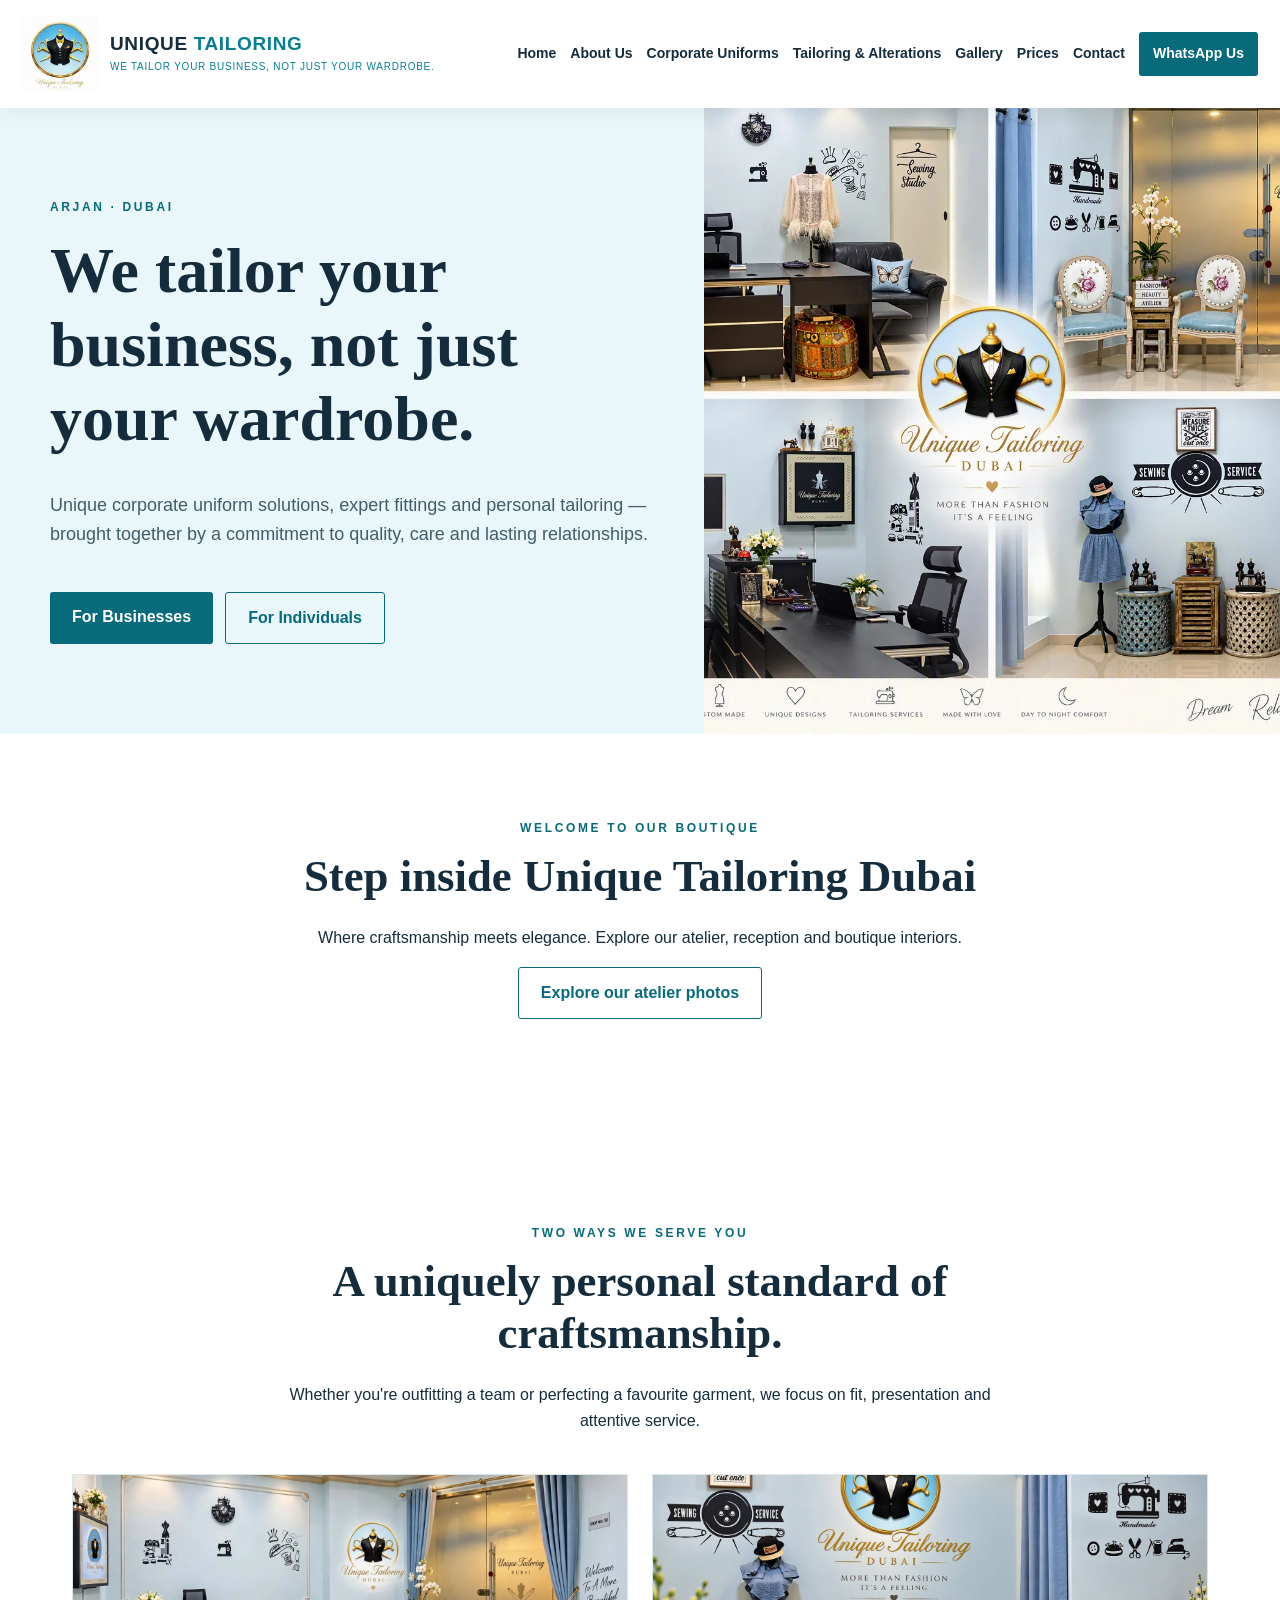
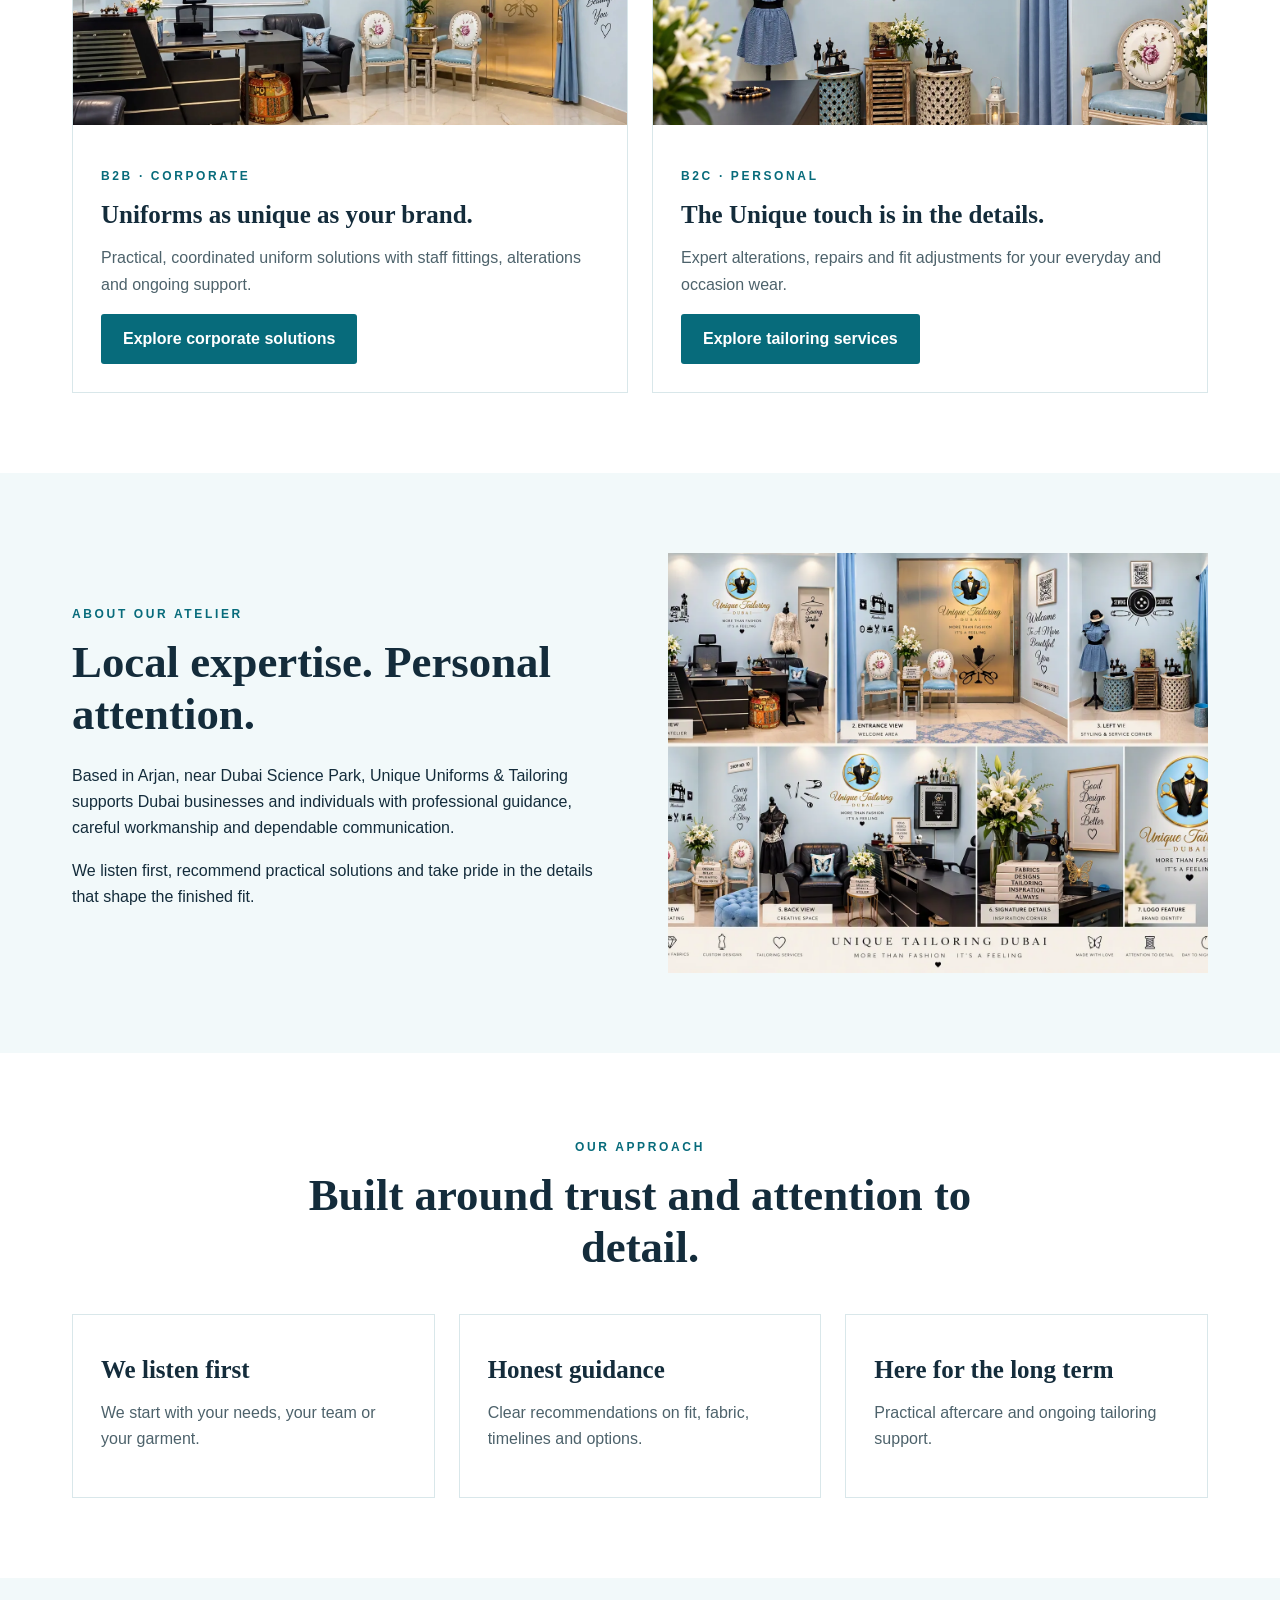
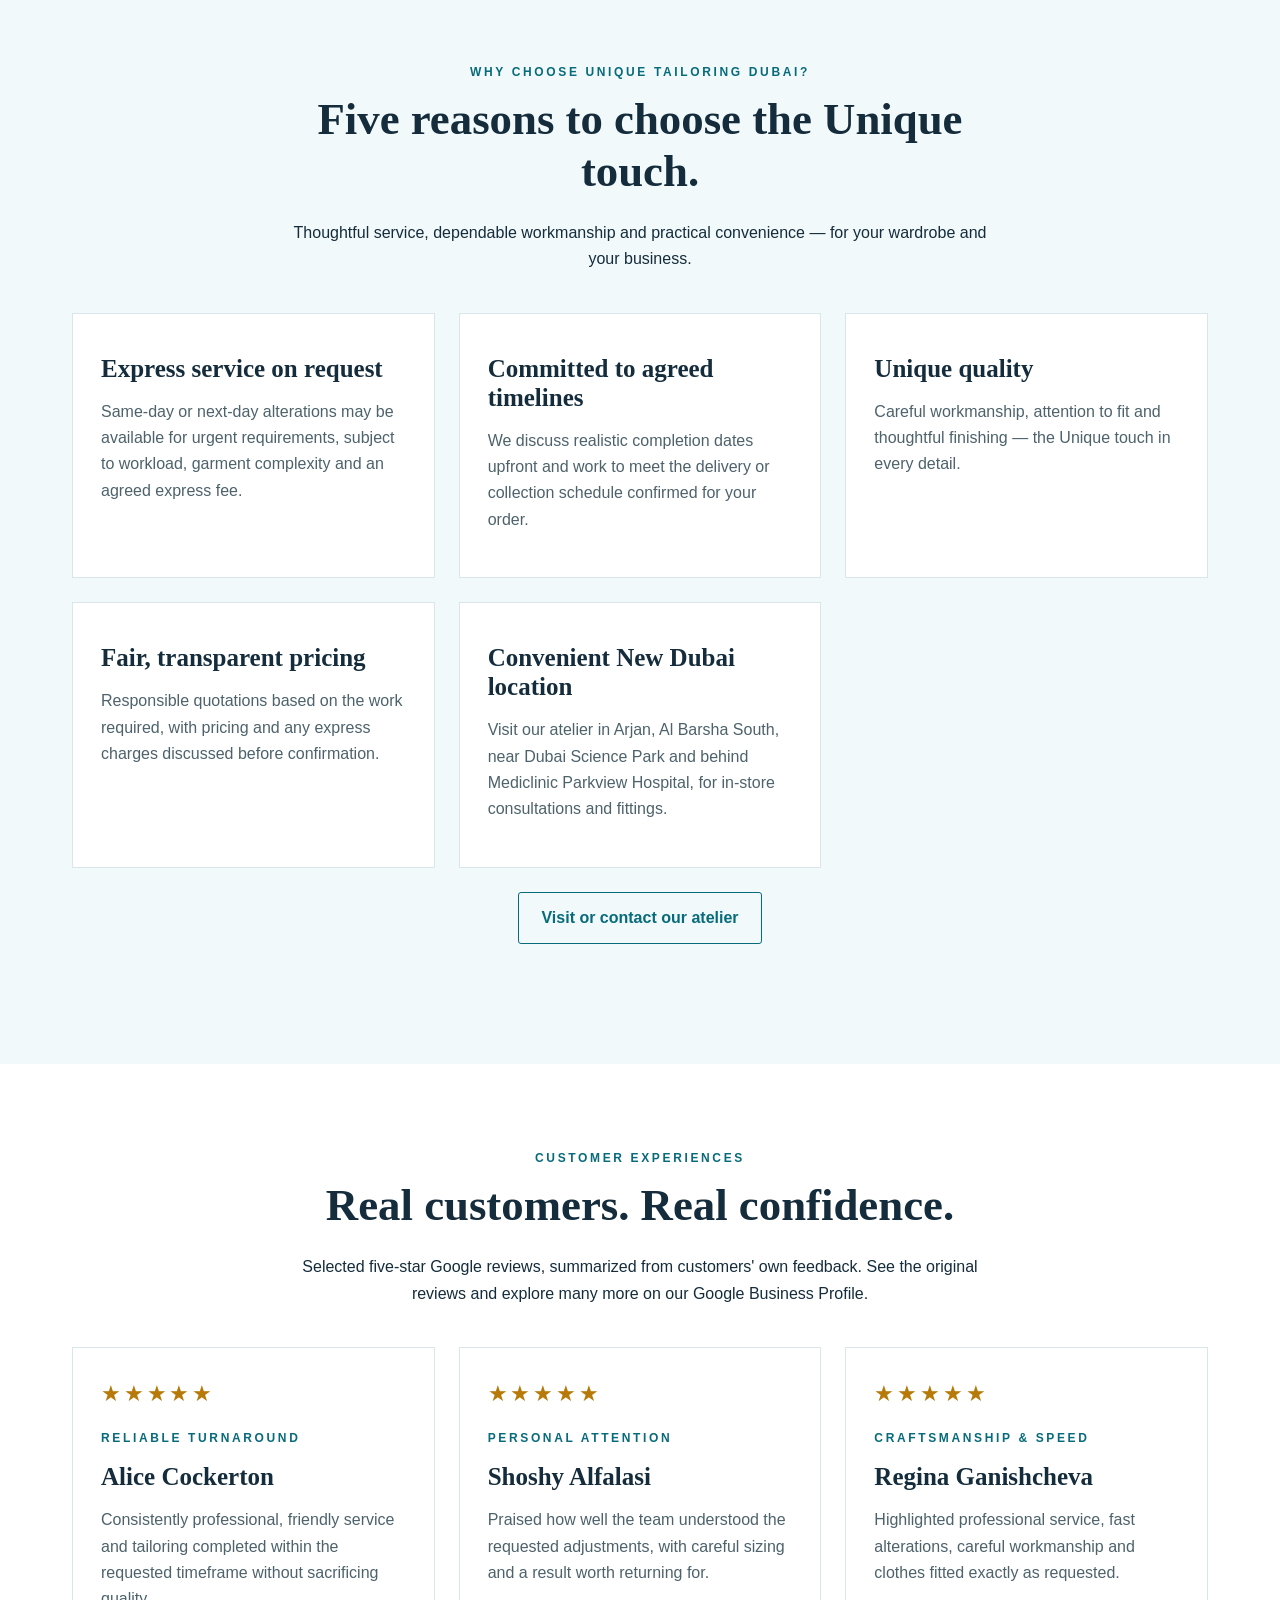
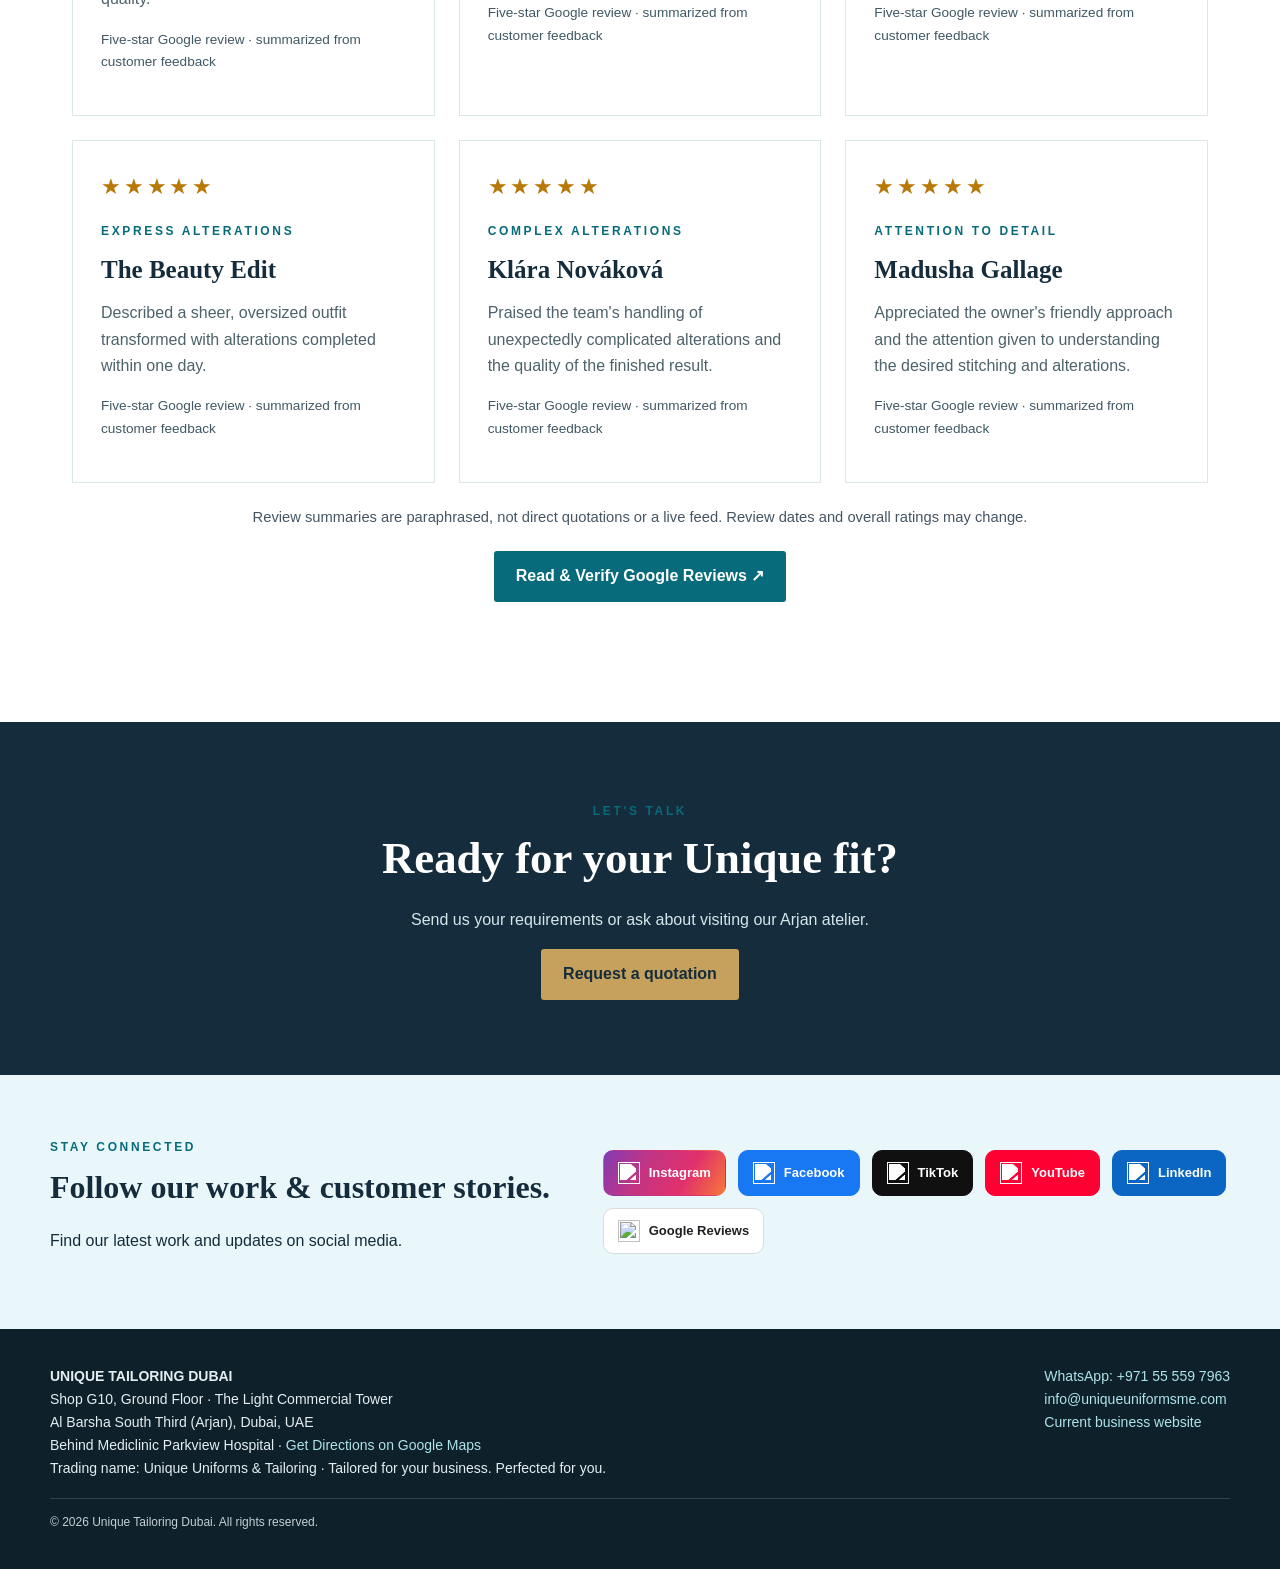
==== commit 81a14ddd: "Add quote enquiry form with WhatsApp review and quantity-discount callout" ====
--- a/index.html
+++ b/index.html
@@ -1 +1 @@
-<!doctype html><html lang="en"><head><meta charset="utf-8"><meta name="viewport" content="width=device-width, initial-scale=1"><meta name="description" content="Unique Tailoring Dubai in Arjan: expert alterations, custom tailoring and corporate uniforms. Discover our atelier, real work and customer reviews."><title>Corporate Uniforms & Expert Tailoring | Unique Tailoring Dubai</title><link rel="stylesheet" href="style.css?v=20261113-location"><meta name="robots" content="noindex,nofollow"><meta property="og:type" content="website"><meta property="og:site_name" content="Unique Tailoring Dubai"><meta property="og:title" content="Corporate Uniforms & Expert Tailoring | Unique Tailoring Dubai"><meta property="og:description" content="Unique Uniforms &amp; Tailoring in Arjan, Dubai. Corporate uniforms, professional fittings, tailoring and alterations."><meta property="og:url" content="https://uniqueuniformsdubai.github.io/Unique-Tailoring-Preview-/index.html"><meta property="og:image" content="https://uniqueuniformsdubai.github.io/Unique-Tailoring-Preview-/atelier-reception-wide.webp"><meta name="twitter:card" content="summary_large_image"><link rel="icon" type="image/webp" href="assets/unique-tailoring-logo.webp"></head><body><header><div class="nav"><a class="brand brand-with-logo" href="index.html"><img src="assets/unique-tailoring-logo.webp" alt="Unique Tailoring Dubai logo" width="76" height="76" loading="eager"><span class="brand-copy"><span>UNIQUE <span style="color:#087f91">TAILORING</span></span><small>WE TAILOR YOUR BUSINESS, NOT JUST YOUR WARDROBE.</small></span></a><button class="mobile-menu-toggle" type="button" aria-label="Open navigation" aria-expanded="false" aria-controls="site-links" onclick="var n=document.getElementById('site-links');var o=n.classList.toggle('is-open');this.setAttribute('aria-expanded',String(o));this.setAttribute('aria-label',o?'Close navigation':'Open navigation')">☰ <span>Menu</span></button><nav class="links" id="site-links"><a href="index.html">Home</a><a href="about.html">About Us</a><a href="corporate.html">Corporate Uniforms</a><a href="tailoring.html">Tailoring & Alterations</a><a href="gallery.html">Gallery</a><a href="prices.html">Prices</a><a href="contact.html">Contact</a><a class="btn" href="https://wa.me/971555597963" target="_blank" rel="noopener">WhatsApp Us</a></nav></div></header><main><section class="hero"><div class="copy"><span class="eyebrow">Arjan · Dubai</span><h1>We tailor your business, not just your wardrobe.</h1><p class="lead">Unique corporate uniform solutions, expert fittings and personal tailoring — brought together by a commitment to quality, care and lasting relationships.</p><div class="actions"><a class="btn" href="corporate.html">For Businesses</a><a class="btn outline" href="tailoring.html">For Individuals</a></div></div><img src="atelier-views-collage.webp" alt="A collection of views inside Unique Tailoring Dubai atelier and boutique" loading="eager" fetchpriority="high"></section><section class="wrap atelier-home"><div class="center"><span class="eyebrow">Welcome to our boutique</span><h2>Step inside Unique Tailoring Dubai</h2><p>Where craftsmanship meets elegance. Explore our atelier, reception and boutique interiors.</p><a class="btn outline" href="gallery.html#our-atelier">Explore our atelier photos</a></div></section><section class="wrap"><div class="center"><span class="eyebrow">Two ways we serve you</span><h2>A uniquely personal standard of craftsmanship.</h2><p>Whether you're outfitting a team or perfecting a favourite garment, we focus on fit, presentation and attentive service.</p></div><div class="cards two"><article class="card"><img src="atelier-reception-wide.webp" alt="Professional clothing and workwear" loading="lazy"><div class="inside"><span class="eyebrow">B2B · Corporate</span><h3>Uniforms as unique as your brand.</h3><p>Practical, coordinated uniform solutions with staff fittings, alterations and ongoing support.</p><a class="btn" href="corporate.html">Explore corporate solutions</a></div></article><article class="card"><img src="atelier-styling-corner.webp" alt="Tailoring craftsmanship" loading="lazy"><div class="inside"><span class="eyebrow">B2C · Personal</span><h3>The Unique touch is in the details.</h3><p>Expert alterations, repairs and fit adjustments for your everyday and occasion wear.</p><a class="btn" href="tailoring.html">Explore tailoring services</a></div></article></div></section><section class="soft"><div class="wrap split"><div><span class="eyebrow">About our atelier</span><h2>Local expertise. Personal attention.</h2><p>Based in Arjan, near Dubai Science Park, Unique Uniforms & Tailoring supports Dubai businesses and individuals with professional guidance, careful workmanship and dependable communication.</p><p>We listen first, recommend practical solutions and take pride in the details that shape the finished fit.</p></div><img src="atelier-interior-collage.webp" alt="Garment tailoring work" loading="lazy"></div></section><section class="wrap"><div class="center"><span class="eyebrow">Our approach</span><h2>Built around trust and attention to detail.</h2></div><div class="cards"><div class="card"><div class="inside"><h3>We listen first</h3><p>We start with your needs, your team or your garment.</p></div></div><div class="card"><div class="inside"><h3>Honest guidance</h3><p>Clear recommendations on fit, fabric, timelines and options.</p></div></div><div class="card"><div class="inside"><h3>Here for the long term</h3><p>Practical aftercare and ongoing tailoring support.</p></div></div></div></section><section class="soft" id="why-choose-us"><div class="wrap"><div class="center"><span class="eyebrow">Why choose Unique Tailoring Dubai?</span><h2>Five reasons to choose the Unique touch.</h2><p>Thoughtful service, dependable workmanship and practical convenience — for your wardrobe and your business.</p></div><div class="cards"><article class="card"><div class="inside"><h3>Express service on request</h3><p>Same-day or next-day alterations may be available for urgent requirements, subject to workload, garment complexity and an agreed express fee.</p></div></article><article class="card"><div class="inside"><h3>Committed to agreed timelines</h3><p>We discuss realistic completion dates upfront and work to meet the delivery or collection schedule confirmed for your order.</p></div></article><article class="card"><div class="inside"><h3>Unique quality</h3><p>Careful workmanship, attention to fit and thoughtful finishing — the Unique touch in every detail.</p></div></article><article class="card"><div class="inside"><h3>Fair, transparent pricing</h3><p>Responsible quotations based on the work required, with pricing and any express charges discussed before confirmation.</p></div></article><article class="card"><div class="inside"><h3>Convenient New Dubai location</h3><p>Visit our atelier in Arjan, Al Barsha South, near Dubai Science Park and behind Mediclinic Parkview Hospital, for in-store consultations and fittings.</p></div></article></div><div class="center" style="margin-top:24px"><a class="btn outline" href="contact.html">Visit or contact our atelier</a></div></div></section><section class="wrap" id="reviews"><div class="center"><span class="eyebrow">Customer experiences</span><h2>Real customers. Real confidence.</h2><p>Selected five-star Google reviews, summarized from customers' own feedback. See the original reviews and explore many more on our Google Business Profile.</p></div><div class="cards"><article class="card review-card"><div class="inside"><span class="review-stars" aria-label="5 out of 5 stars">★★★★★</span><span class="eyebrow">Reliable turnaround</span><h3>Alice Cockerton</h3><p>Consistently professional, friendly service and tailoring completed within the requested timeframe without sacrificing quality.</p><p class="note">Five-star Google review · summarized from customer feedback</p></div></article><article class="card review-card"><div class="inside"><span class="review-stars" aria-label="5 out of 5 stars">★★★★★</span><span class="eyebrow">Personal attention</span><h3>Shoshy Alfalasi</h3><p>Praised how well the team understood the requested adjustments, with careful sizing and a result worth returning for.</p><p class="note">Five-star Google review · summarized from customer feedback</p></div></article><article class="card review-card"><div class="inside"><span class="review-stars" aria-label="5 out of 5 stars">★★★★★</span><span class="eyebrow">Craftsmanship & speed</span><h3>Regina Ganishcheva</h3><p>Highlighted professional service, fast alterations, careful workmanship and clothes fitted exactly as requested.</p><p class="note">Five-star Google review · summarized from customer feedback</p></div></article><article class="card review-card"><div class="inside"><span class="review-stars" aria-label="5 out of 5 stars">★★★★★</span><span class="eyebrow">Express alterations</span><h3>The Beauty Edit</h3><p>Described a sheer, oversized outfit transformed with alterations completed within one day.</p><p class="note">Five-star Google review · summarized from customer feedback</p></div></article><article class="card review-card"><div class="inside"><span class="review-stars" aria-label="5 out of 5 stars">★★★★★</span><span class="eyebrow">Complex alterations</span><h3>Klára Nováková</h3><p>Praised the team's handling of unexpectedly complicated alterations and the quality of the finished result.</p><p class="note">Five-star Google review · summarized from customer feedback</p></div></article><article class="card review-card"><div class="inside"><span class="review-stars" aria-label="5 out of 5 stars">★★★★★</span><span class="eyebrow">Attention to detail</span><h3>Madusha Gallage</h3><p>Appreciated the owner's friendly approach and the attention given to understanding the desired stitching and alterations.</p><p class="note">Five-star Google review · summarized from customer feedback</p></div></article></div><p class="review-note">Review summaries are paraphrased, not direct quotations or a live feed. Review dates and overall ratings may change.</p><div class="center" style="margin-top:22px"><a class="btn" href="https://maps.app.goo.gl/wjJMb9TZ3QaaZT998?g_st=ic" target="_blank" rel="noopener noreferrer" aria-label="Read and verify customer reviews on Google Maps">Read &amp; Verify Google Reviews ↗</a></div></section><section class="cta"><span class="eyebrow">Let's talk</span><h2>Ready for your Unique fit?</h2><p>Send us your requirements or ask about visiting our Arjan atelier.</p><a class="btn gold" href="https://wa.me/971555597963">Start a WhatsApp conversation</a></section><section class="social-strip"><div class="social-inner"><div><span class="eyebrow">Stay connected</span><h2>Follow our work & customer stories.</h2><p>Find our latest work and updates on social media.</p></div><div class="social-icons"><a class="social-link" href="https://www.instagram.com/uniforms_unique" target="_blank" rel="noopener noreferrer" aria-label="Instagram"><img src="https://cdn.jsdelivr.net/npm/simple-icons@v15/icons/instagram.svg" alt="" loading="lazy"><span>Instagram</span></a><a class="social-link" href="https://www.facebook.com/share/1H9Nz3CjFB/?mibextid=wwXIfr" target="_blank" rel="noopener noreferrer" aria-label="Facebook"><img src="https://cdn.jsdelivr.net/npm/simple-icons@v15/icons/facebook.svg" alt="" loading="lazy"><span>Facebook</span></a><a class="social-link" href="https://www.tiktok.com/@uniqueuniforms" target="_blank" rel="noopener noreferrer" aria-label="TikTok"><img src="https://cdn.jsdelivr.net/npm/simple-icons@v15/icons/tiktok.svg" alt="" loading="lazy"><span>TikTok</span></a><a class="social-link" href="https://youtube.com/@abdallaabdelaziz542" target="_blank" rel="noopener noreferrer" aria-label="YouTube"><img src="https://cdn.jsdelivr.net/npm/simple-icons@v15/icons/youtube.svg" alt="" loading="lazy"><span>YouTube</span></a><a class="social-link" href="https://www.linkedin.com/company/unique-uniforms-tailoring/" target="_blank" rel="noopener noreferrer" aria-label="LinkedIn"><img src="https://cdn.jsdelivr.net/npm/simple-icons@v15/icons/linkedin.svg" alt="" loading="lazy"><span>LinkedIn</span></a><a class="social-link" href="https://maps.app.goo.gl/wjJMb9TZ3QaaZT998?g_st=ic" target="_blank" rel="noopener noreferrer" aria-label="Google Reviews"><img src="https://cdn.jsdelivr.net/npm/simple-icons@v15/icons/google.svg" alt="" loading="lazy"><span>Google Reviews</span></a></div></div></section></main><footer><div class="foot"><div><strong>UNIQUE TAILORING DUBAI</strong><div>Shop G10, Ground Floor · The Light Commercial Tower</div><div>Al Barsha South Third (Arjan), Dubai, UAE</div><div>Behind Mediclinic Parkview Hospital · <a href="https://maps.app.goo.gl/wjJMb9TZ3QaaZT998" target="_blank" rel="noopener">Get Directions on Google Maps</a></div><div>Trading name: Unique Uniforms &amp; Tailoring · Tailored for your business. Perfected for you.</div></div><div><a href="https://wa.me/971555597963">WhatsApp: +971 55 559 7963</a><div><a href="mailto:info@uniqueuniformsme.com">info@uniqueuniformsme.com</a></div><div><a href="https://uniqueuniformsme.com">Current business website</a></div></div></div><div class="footer-copyright">© 2026 Unique Tailoring Dubai. All rights reserved.</div></footer></body></html>+<!doctype html><html lang="en"><head><meta charset="utf-8"><meta name="viewport" content="width=device-width, initial-scale=1"><meta name="description" content="Unique Tailoring Dubai in Arjan: expert alterations, custom tailoring and corporate uniforms. Discover our atelier, real work and customer reviews."><title>Corporate Uniforms & Expert Tailoring | Unique Tailoring Dubai</title><link rel="stylesheet" href="style.css?v=20261113-location"><meta name="robots" content="noindex,nofollow"><meta property="og:type" content="website"><meta property="og:site_name" content="Unique Tailoring Dubai"><meta property="og:title" content="Corporate Uniforms & Expert Tailoring | Unique Tailoring Dubai"><meta property="og:description" content="Unique Uniforms &amp; Tailoring in Arjan, Dubai. Corporate uniforms, professional fittings, tailoring and alterations."><meta property="og:url" content="https://uniqueuniformsdubai.github.io/Unique-Tailoring-Preview-/index.html"><meta property="og:image" content="https://uniqueuniformsdubai.github.io/Unique-Tailoring-Preview-/atelier-reception-wide.webp"><meta name="twitter:card" content="summary_large_image"><link rel="icon" type="image/webp" href="assets/unique-tailoring-logo.webp"></head><body><header><div class="nav"><a class="brand brand-with-logo" href="index.html"><img src="assets/unique-tailoring-logo.webp" alt="Unique Tailoring Dubai logo" width="76" height="76" loading="eager"><span class="brand-copy"><span>UNIQUE <span style="color:#087f91">TAILORING</span></span><small>WE TAILOR YOUR BUSINESS, NOT JUST YOUR WARDROBE.</small></span></a><button class="mobile-menu-toggle" type="button" aria-label="Open navigation" aria-expanded="false" aria-controls="site-links" onclick="var n=document.getElementById('site-links');var o=n.classList.toggle('is-open');this.setAttribute('aria-expanded',String(o));this.setAttribute('aria-label',o?'Close navigation':'Open navigation')">☰ <span>Menu</span></button><nav class="links" id="site-links"><a href="index.html">Home</a><a href="about.html">About Us</a><a href="corporate.html">Corporate Uniforms</a><a href="tailoring.html">Tailoring & Alterations</a><a href="gallery.html">Gallery</a><a href="prices.html">Prices</a><a href="contact.html">Contact</a><a class="btn" href="https://wa.me/971555597963" target="_blank" rel="noopener">WhatsApp Us</a></nav></div></header><main><section class="hero"><div class="copy"><span class="eyebrow">Arjan · Dubai</span><h1>We tailor your business, not just your wardrobe.</h1><p class="lead">Unique corporate uniform solutions, expert fittings and personal tailoring — brought together by a commitment to quality, care and lasting relationships.</p><div class="actions"><a class="btn" href="corporate.html">For Businesses</a><a class="btn outline" href="tailoring.html">For Individuals</a></div></div><img src="atelier-views-collage.webp" alt="A collection of views inside Unique Tailoring Dubai atelier and boutique" loading="eager" fetchpriority="high"></section><section class="wrap atelier-home"><div class="center"><span class="eyebrow">Welcome to our boutique</span><h2>Step inside Unique Tailoring Dubai</h2><p>Where craftsmanship meets elegance. Explore our atelier, reception and boutique interiors.</p><a class="btn outline" href="gallery.html#our-atelier">Explore our atelier photos</a></div></section><section class="wrap"><div class="center"><span class="eyebrow">Two ways we serve you</span><h2>A uniquely personal standard of craftsmanship.</h2><p>Whether you're outfitting a team or perfecting a favourite garment, we focus on fit, presentation and attentive service.</p></div><div class="cards two"><article class="card"><img src="atelier-reception-wide.webp" alt="Professional clothing and workwear" loading="lazy"><div class="inside"><span class="eyebrow">B2B · Corporate</span><h3>Uniforms as unique as your brand.</h3><p>Practical, coordinated uniform solutions with staff fittings, alterations and ongoing support.</p><a class="btn" href="corporate.html">Explore corporate solutions</a></div></article><article class="card"><img src="atelier-styling-corner.webp" alt="Tailoring craftsmanship" loading="lazy"><div class="inside"><span class="eyebrow">B2C · Personal</span><h3>The Unique touch is in the details.</h3><p>Expert alterations, repairs and fit adjustments for your everyday and occasion wear.</p><a class="btn" href="tailoring.html">Explore tailoring services</a></div></article></div></section><section class="soft"><div class="wrap split"><div><span class="eyebrow">About our atelier</span><h2>Local expertise. Personal attention.</h2><p>Based in Arjan, near Dubai Science Park, Unique Uniforms & Tailoring supports Dubai businesses and individuals with professional guidance, careful workmanship and dependable communication.</p><p>We listen first, recommend practical solutions and take pride in the details that shape the finished fit.</p></div><img src="atelier-interior-collage.webp" alt="Garment tailoring work" loading="lazy"></div></section><section class="wrap"><div class="center"><span class="eyebrow">Our approach</span><h2>Built around trust and attention to detail.</h2></div><div class="cards"><div class="card"><div class="inside"><h3>We listen first</h3><p>We start with your needs, your team or your garment.</p></div></div><div class="card"><div class="inside"><h3>Honest guidance</h3><p>Clear recommendations on fit, fabric, timelines and options.</p></div></div><div class="card"><div class="inside"><h3>Here for the long term</h3><p>Practical aftercare and ongoing tailoring support.</p></div></div></div></section><section class="soft" id="why-choose-us"><div class="wrap"><div class="center"><span class="eyebrow">Why choose Unique Tailoring Dubai?</span><h2>Five reasons to choose the Unique touch.</h2><p>Thoughtful service, dependable workmanship and practical convenience — for your wardrobe and your business.</p></div><div class="cards"><article class="card"><div class="inside"><h3>Express service on request</h3><p>Same-day or next-day alterations may be available for urgent requirements, subject to workload, garment complexity and an agreed express fee.</p></div></article><article class="card"><div class="inside"><h3>Committed to agreed timelines</h3><p>We discuss realistic completion dates upfront and work to meet the delivery or collection schedule confirmed for your order.</p></div></article><article class="card"><div class="inside"><h3>Unique quality</h3><p>Careful workmanship, attention to fit and thoughtful finishing — the Unique touch in every detail.</p></div></article><article class="card"><div class="inside"><h3>Fair, transparent pricing</h3><p>Responsible quotations based on the work required, with pricing and any express charges discussed before confirmation.</p></div></article><article class="card"><div class="inside"><h3>Convenient New Dubai location</h3><p>Visit our atelier in Arjan, Al Barsha South, near Dubai Science Park and behind Mediclinic Parkview Hospital, for in-store consultations and fittings.</p></div></article></div><div class="center" style="margin-top:24px"><a class="btn outline" href="contact.html">Visit or contact our atelier</a></div></div></section><section class="wrap" id="reviews"><div class="center"><span class="eyebrow">Customer experiences</span><h2>Real customers. Real confidence.</h2><p>Selected five-star Google reviews, summarized from customers' own feedback. See the original reviews and explore many more on our Google Business Profile.</p></div><div class="cards"><article class="card review-card"><div class="inside"><span class="review-stars" aria-label="5 out of 5 stars">★★★★★</span><span class="eyebrow">Reliable turnaround</span><h3>Alice Cockerton</h3><p>Consistently professional, friendly service and tailoring completed within the requested timeframe without sacrificing quality.</p><p class="note">Five-star Google review · summarized from customer feedback</p></div></article><article class="card review-card"><div class="inside"><span class="review-stars" aria-label="5 out of 5 stars">★★★★★</span><span class="eyebrow">Personal attention</span><h3>Shoshy Alfalasi</h3><p>Praised how well the team understood the requested adjustments, with careful sizing and a result worth returning for.</p><p class="note">Five-star Google review · summarized from customer feedback</p></div></article><article class="card review-card"><div class="inside"><span class="review-stars" aria-label="5 out of 5 stars">★★★★★</span><span class="eyebrow">Craftsmanship & speed</span><h3>Regina Ganishcheva</h3><p>Highlighted professional service, fast alterations, careful workmanship and clothes fitted exactly as requested.</p><p class="note">Five-star Google review · summarized from customer feedback</p></div></article><article class="card review-card"><div class="inside"><span class="review-stars" aria-label="5 out of 5 stars">★★★★★</span><span class="eyebrow">Express alterations</span><h3>The Beauty Edit</h3><p>Described a sheer, oversized outfit transformed with alterations completed within one day.</p><p class="note">Five-star Google review · summarized from customer feedback</p></div></article><article class="card review-card"><div class="inside"><span class="review-stars" aria-label="5 out of 5 stars">★★★★★</span><span class="eyebrow">Complex alterations</span><h3>Klára Nováková</h3><p>Praised the team's handling of unexpectedly complicated alterations and the quality of the finished result.</p><p class="note">Five-star Google review · summarized from customer feedback</p></div></article><article class="card review-card"><div class="inside"><span class="review-stars" aria-label="5 out of 5 stars">★★★★★</span><span class="eyebrow">Attention to detail</span><h3>Madusha Gallage</h3><p>Appreciated the owner's friendly approach and the attention given to understanding the desired stitching and alterations.</p><p class="note">Five-star Google review · summarized from customer feedback</p></div></article></div><p class="review-note">Review summaries are paraphrased, not direct quotations or a live feed. Review dates and overall ratings may change.</p><div class="center" style="margin-top:22px"><a class="btn" href="https://maps.app.goo.gl/wjJMb9TZ3QaaZT998?g_st=ic" target="_blank" rel="noopener noreferrer" aria-label="Read and verify customer reviews on Google Maps">Read &amp; Verify Google Reviews ↗</a></div></section><section class="cta"><span class="eyebrow">Let's talk</span><h2>Ready for your Unique fit?</h2><p>Send us your requirements or ask about visiting our Arjan atelier.</p><a class="btn gold" href="contact.html#request-quote">Request a quotation</a></section><section class="social-strip"><div class="social-inner"><div><span class="eyebrow">Stay connected</span><h2>Follow our work & customer stories.</h2><p>Find our latest work and updates on social media.</p></div><div class="social-icons"><a class="social-link" href="https://www.instagram.com/uniforms_unique" target="_blank" rel="noopener noreferrer" aria-label="Instagram"><img src="https://cdn.jsdelivr.net/npm/simple-icons@v15/icons/instagram.svg" alt="" loading="lazy"><span>Instagram</span></a><a class="social-link" href="https://www.facebook.com/share/1H9Nz3CjFB/?mibextid=wwXIfr" target="_blank" rel="noopener noreferrer" aria-label="Facebook"><img src="https://cdn.jsdelivr.net/npm/simple-icons@v15/icons/facebook.svg" alt="" loading="lazy"><span>Facebook</span></a><a class="social-link" href="https://www.tiktok.com/@uniqueuniforms" target="_blank" rel="noopener noreferrer" aria-label="TikTok"><img src="https://cdn.jsdelivr.net/npm/simple-icons@v15/icons/tiktok.svg" alt="" loading="lazy"><span>TikTok</span></a><a class="social-link" href="https://youtube.com/@abdallaabdelaziz542" target="_blank" rel="noopener noreferrer" aria-label="YouTube"><img src="https://cdn.jsdelivr.net/npm/simple-icons@v15/icons/youtube.svg" alt="" loading="lazy"><span>YouTube</span></a><a class="social-link" href="https://www.linkedin.com/company/unique-uniforms-tailoring/" target="_blank" rel="noopener noreferrer" aria-label="LinkedIn"><img src="https://cdn.jsdelivr.net/npm/simple-icons@v15/icons/linkedin.svg" alt="" loading="lazy"><span>LinkedIn</span></a><a class="social-link" href="https://maps.app.goo.gl/wjJMb9TZ3QaaZT998?g_st=ic" target="_blank" rel="noopener noreferrer" aria-label="Google Reviews"><img src="https://cdn.jsdelivr.net/npm/simple-icons@v15/icons/google.svg" alt="" loading="lazy"><span>Google Reviews</span></a></div></div></section></main><footer><div class="foot"><div><strong>UNIQUE TAILORING DUBAI</strong><div>Shop G10, Ground Floor · The Light Commercial Tower</div><div>Al Barsha South Third (Arjan), Dubai, UAE</div><div>Behind Mediclinic Parkview Hospital · <a href="https://maps.app.goo.gl/wjJMb9TZ3QaaZT998" target="_blank" rel="noopener">Get Directions on Google Maps</a></div><div>Trading name: Unique Uniforms &amp; Tailoring · Tailored for your business. Perfected for you.</div></div><div><a href="https://wa.me/971555597963">WhatsApp: +971 55 559 7963</a><div><a href="mailto:info@uniqueuniformsme.com">info@uniqueuniformsme.com</a></div><div><a href="https://uniqueuniformsme.com">Current business website</a></div></div></div><div class="footer-copyright">© 2026 Unique Tailoring Dubai. All rights reserved.</div></footer></body></html>
--- a/style.css
+++ b/style.css
@@ -55,3 +55,6 @@
 
 /* Arrival guide: keep building landmarks and entrance arrows visible. */
 .location-guide{scroll-margin-top:150px}.location-grid{grid-template-columns:repeat(3,minmax(0,1fr));align-items:start}.location-grid .photo-item img{width:100%;height:auto;aspect-ratio:4/5;object-fit:contain;background:#f5f7f7}@media(max-width:760px){.location-grid{grid-template-columns:1fr}.location-grid .photo-item img{aspect-ratio:auto}.location-guide{scroll-margin-top:180px}}
+
+/* Four distinct arrival views, including the main-street minimart landmark. */
+.location-grid-landmarks{grid-template-columns:repeat(2,minmax(0,1fr))}@media(max-width:760px){.location-grid-landmarks{grid-template-columns:1fr}}
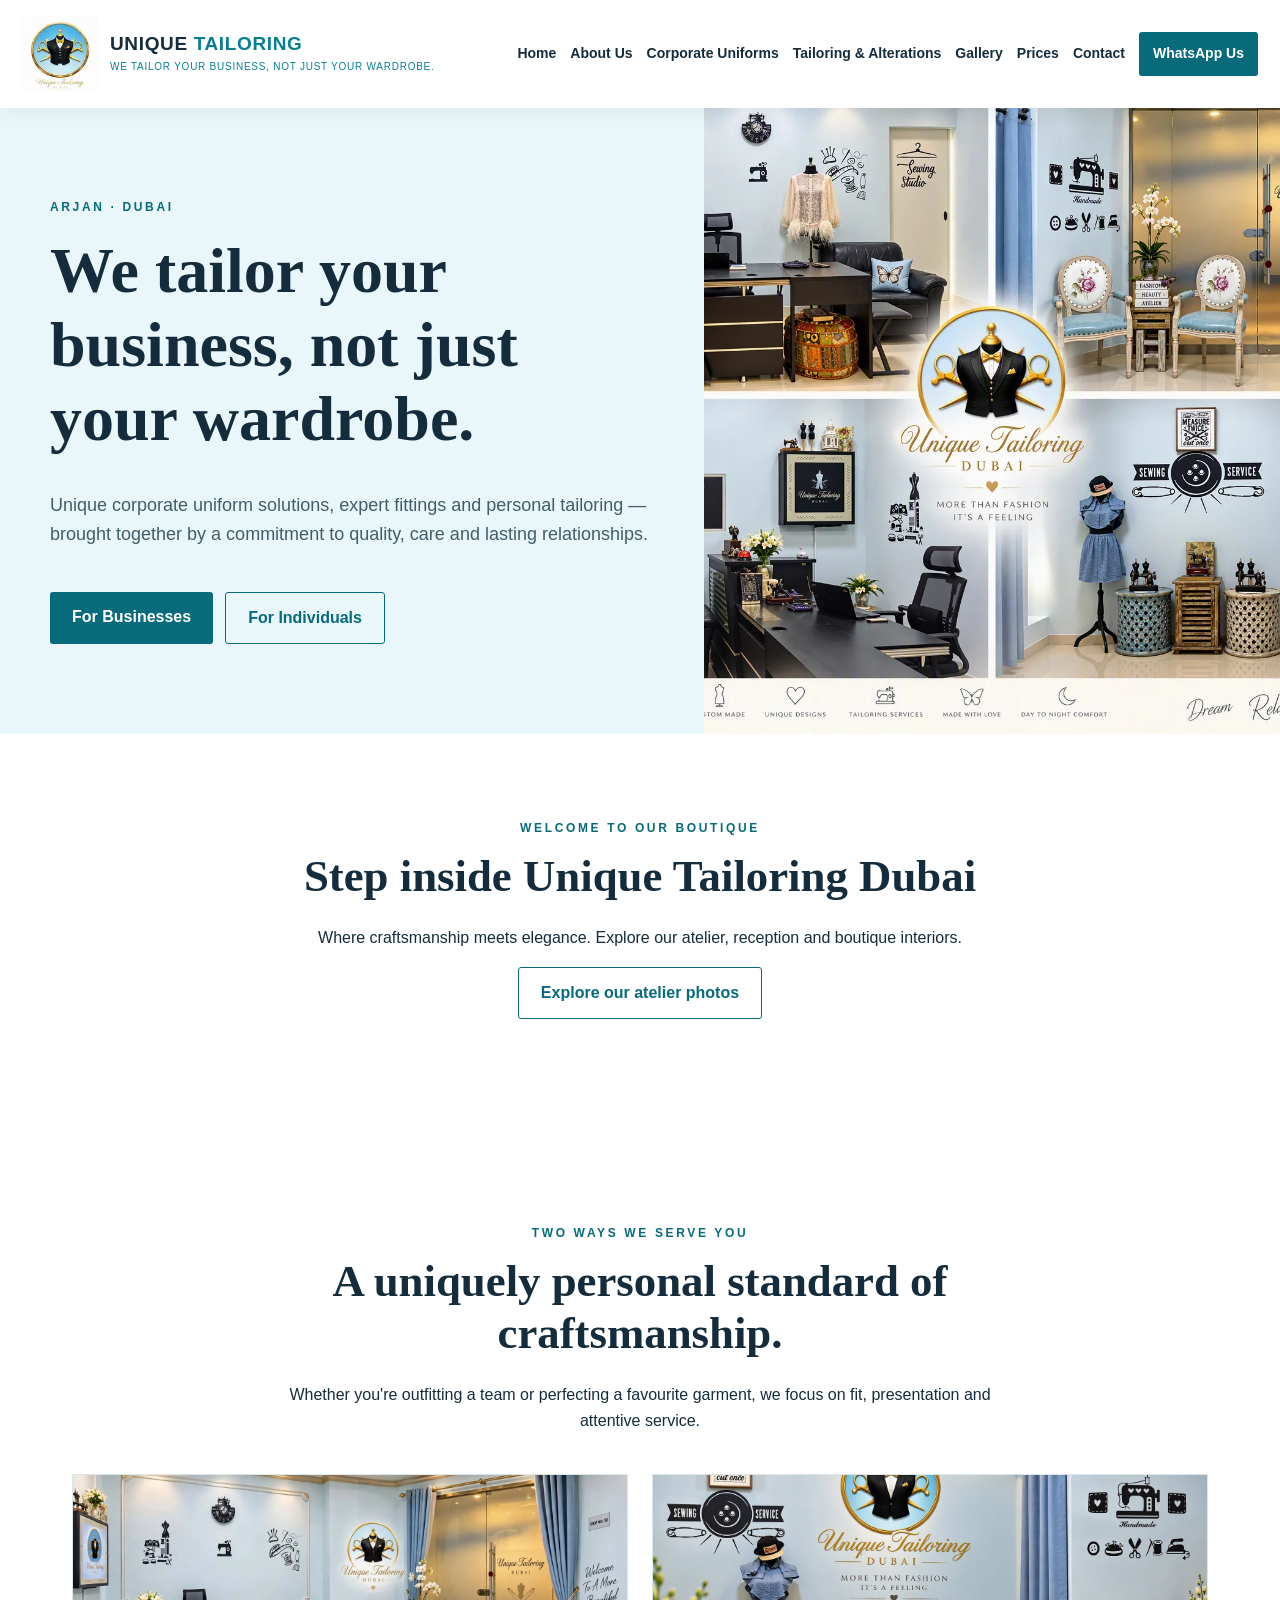
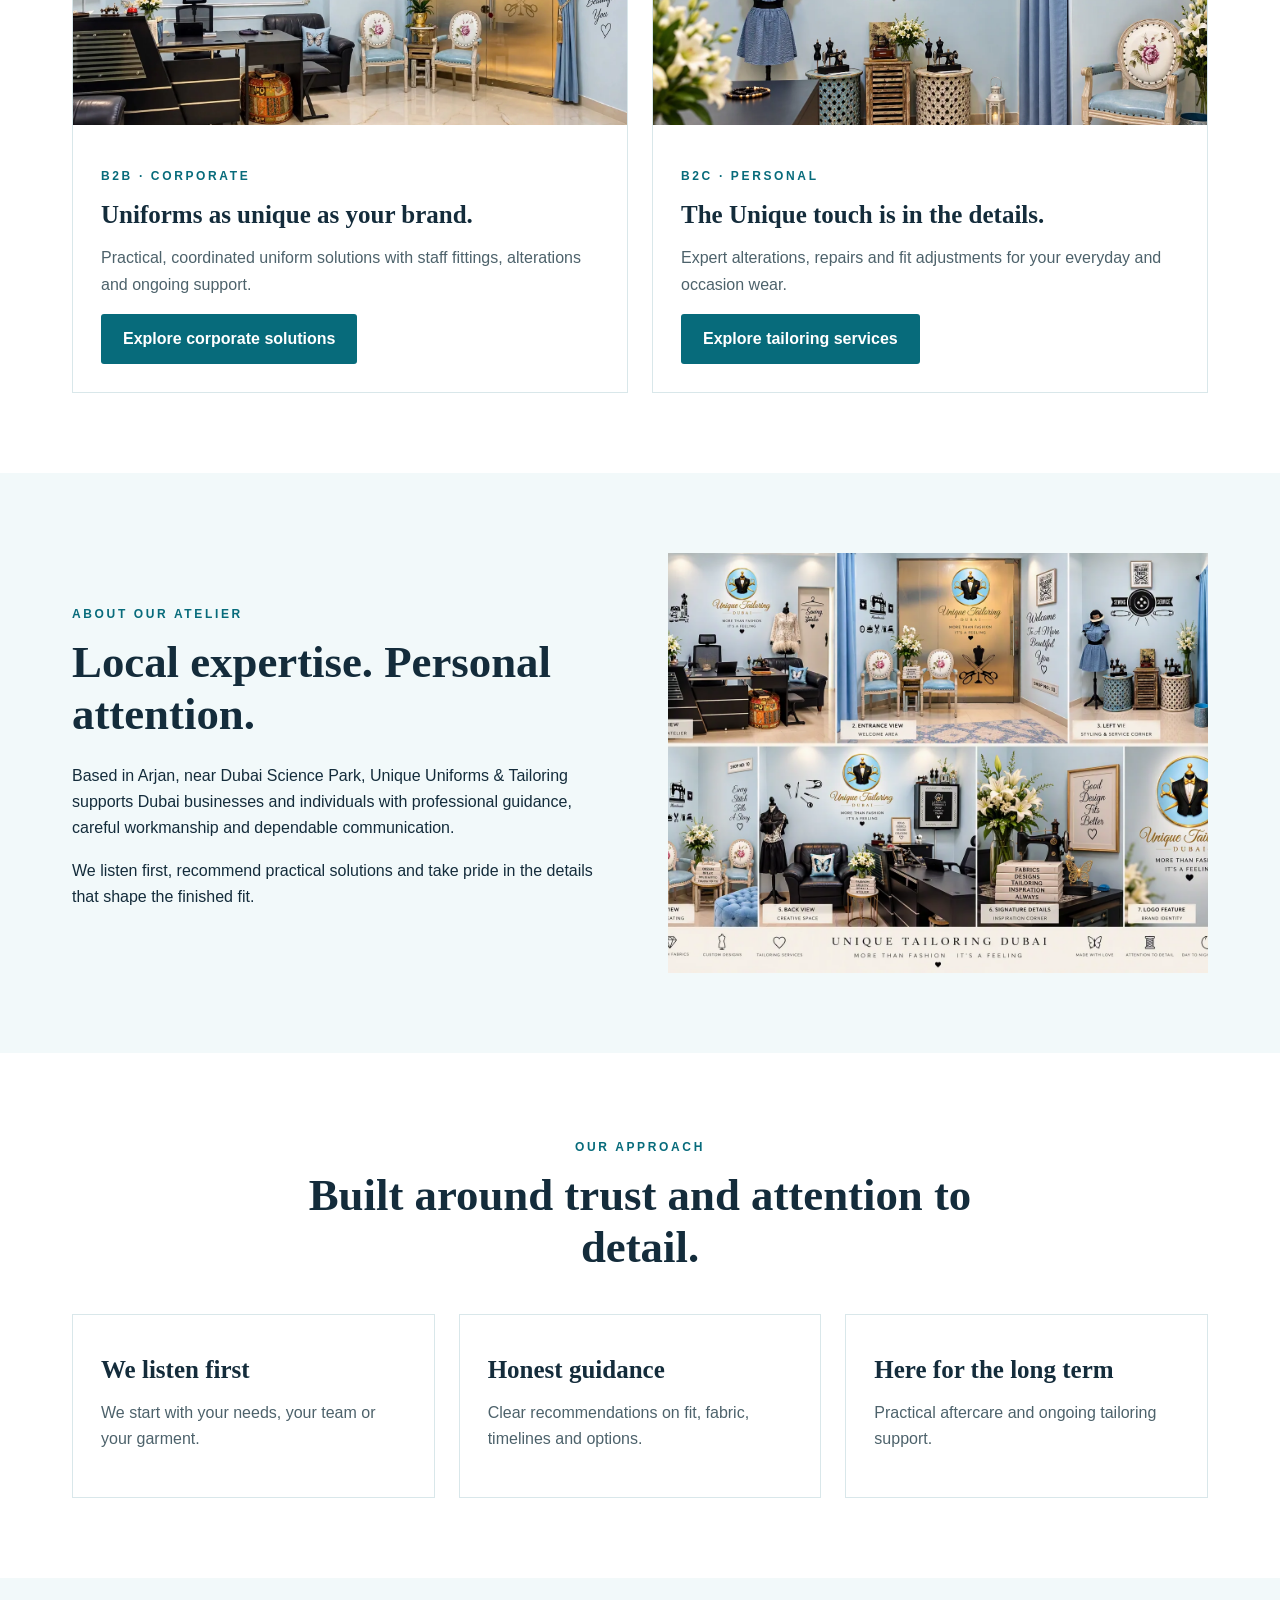
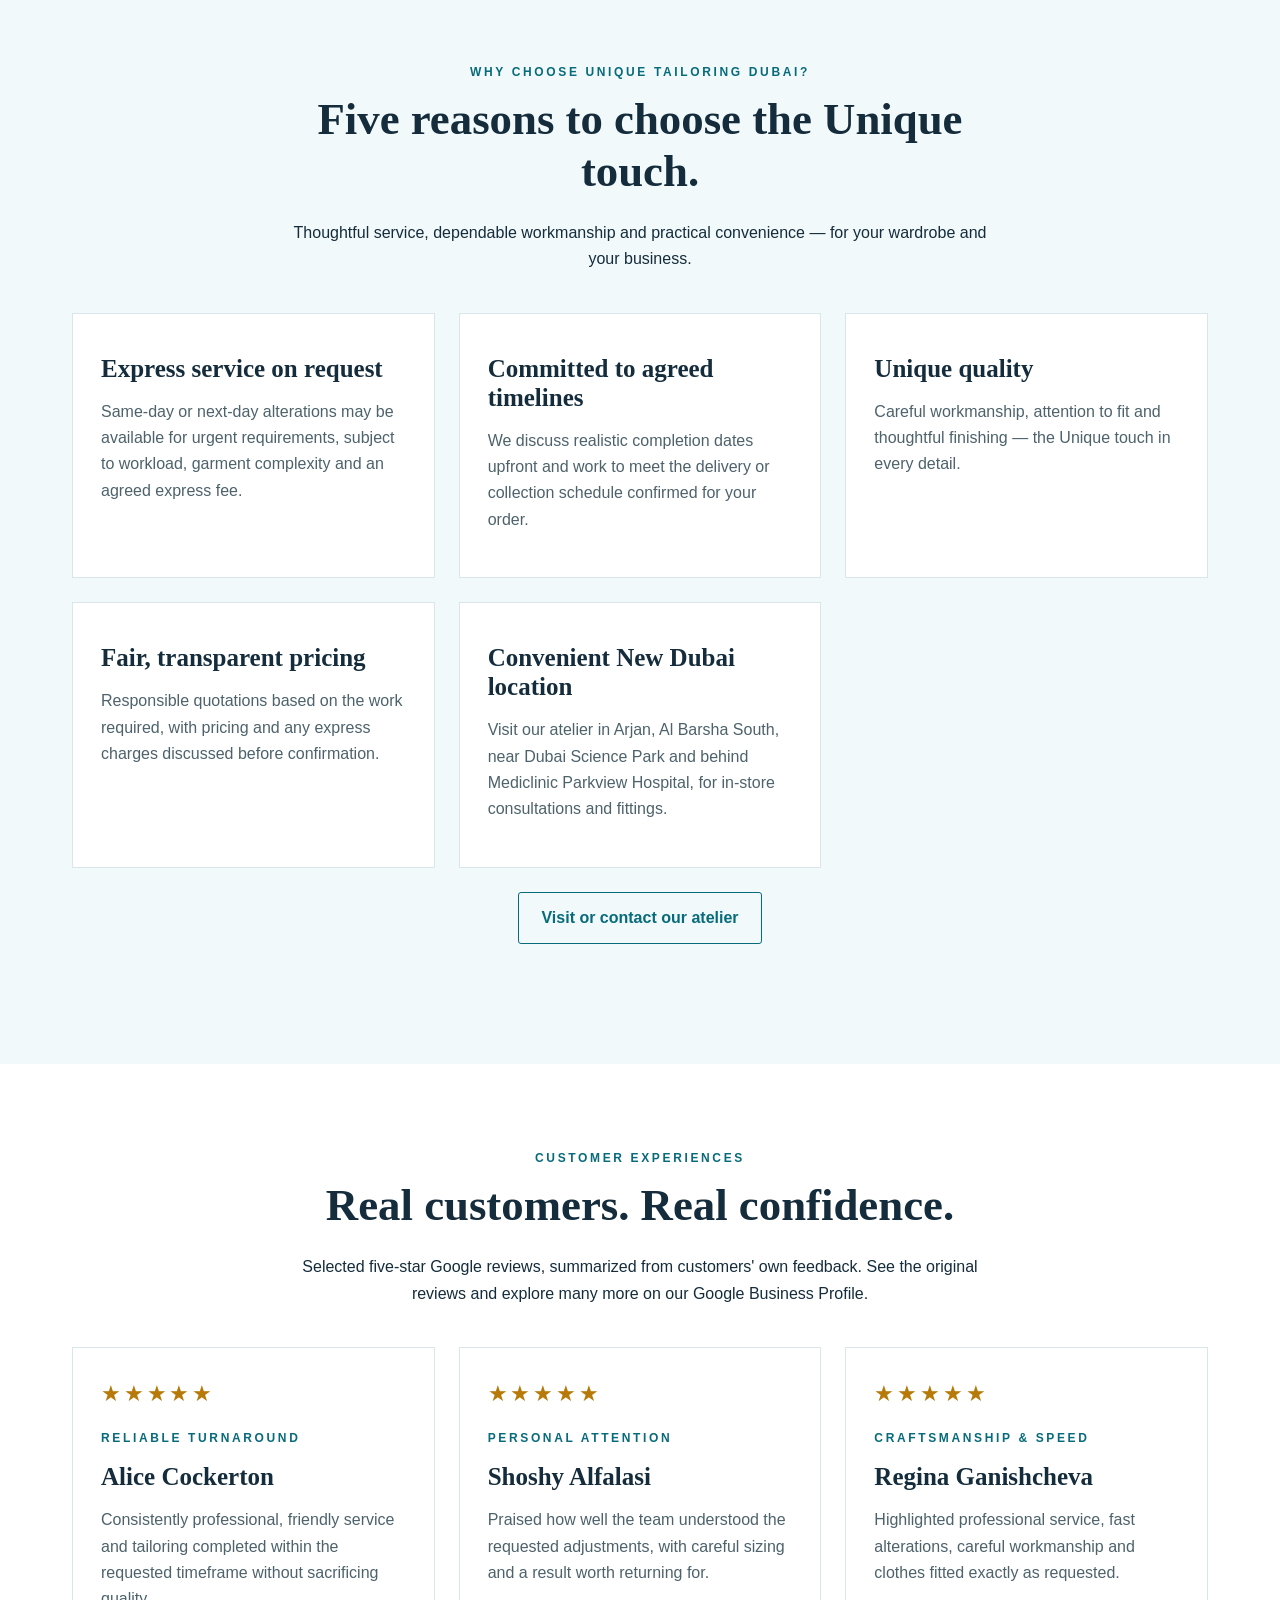
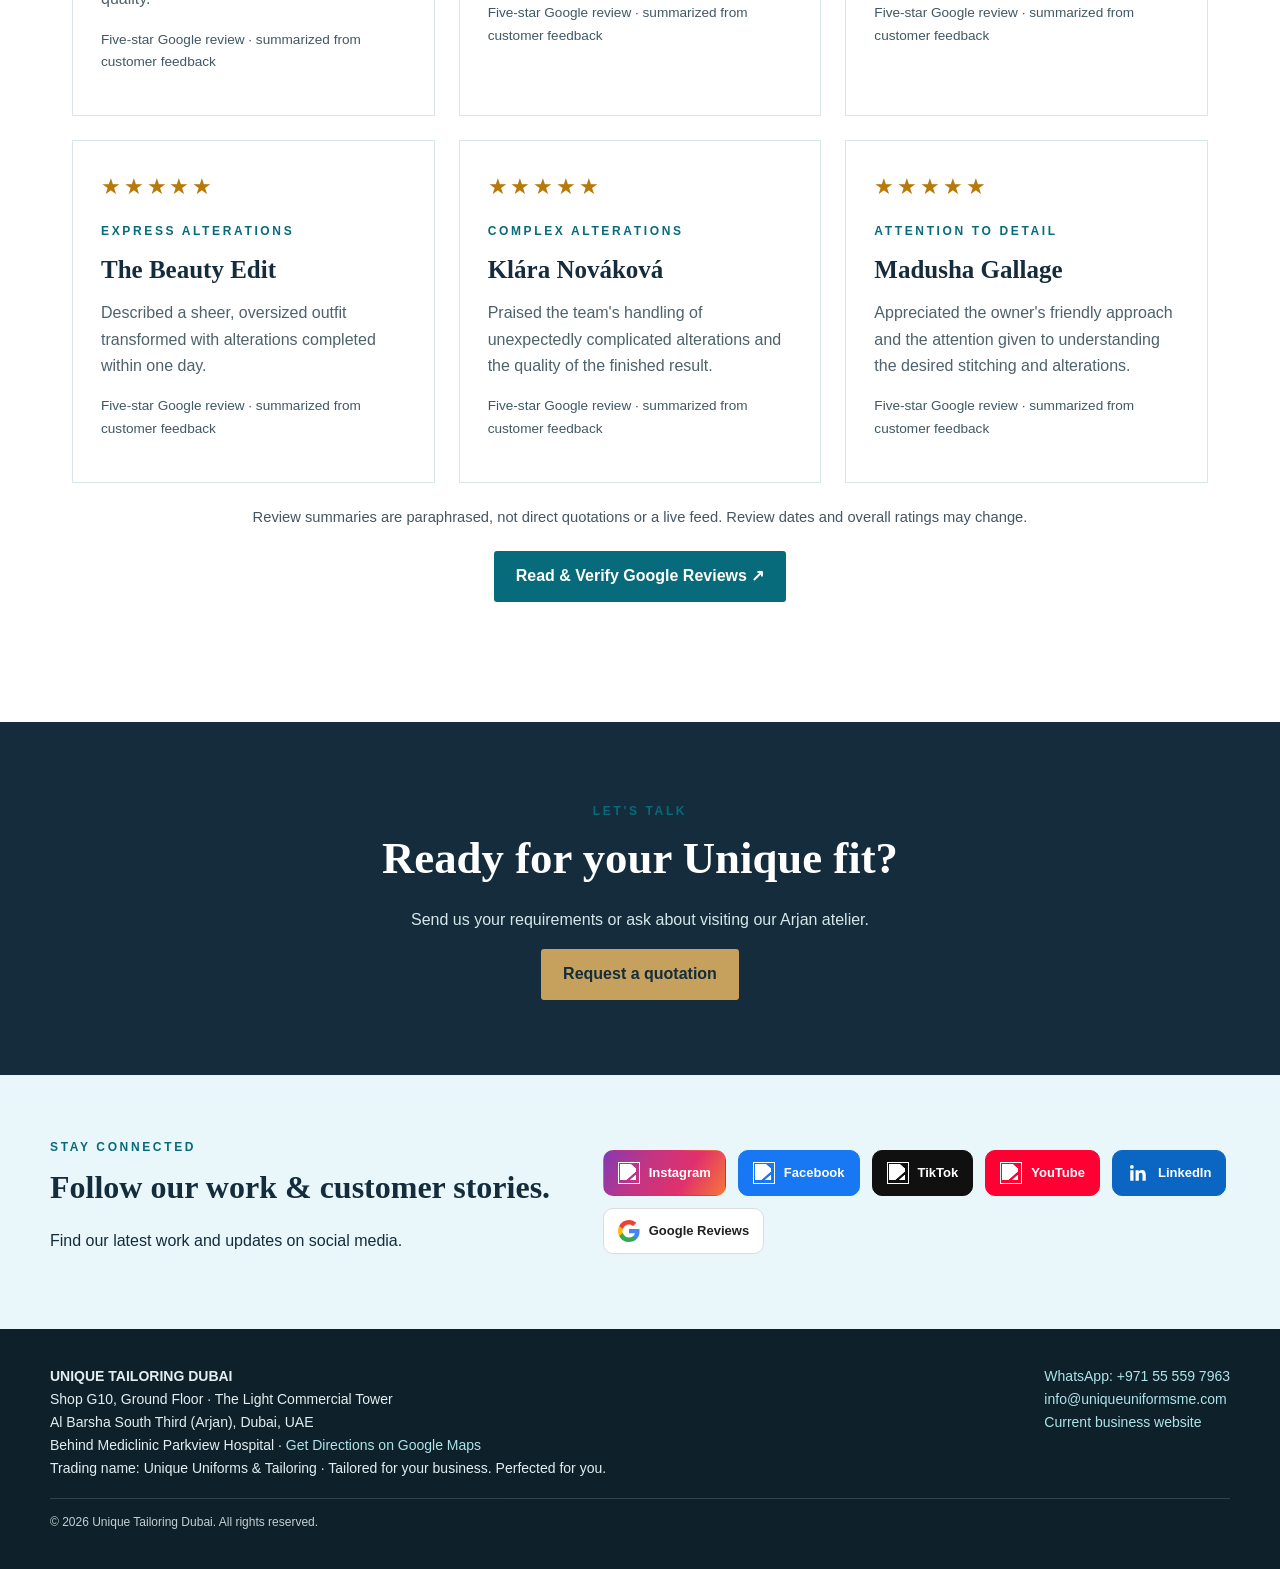
==== commit 6beba9e8: "Use local LinkedIn in and multicolour Google brand icons" ====
--- a/index.html
+++ b/index.html
@@ -1 +1 @@
-<!doctype html><html lang="en"><head><meta charset="utf-8"><meta name="viewport" content="width=device-width, initial-scale=1"><meta name="description" content="Unique Tailoring Dubai in Arjan: expert alterations, custom tailoring and corporate uniforms. Discover our atelier, real work and customer reviews."><title>Corporate Uniforms & Expert Tailoring | Unique Tailoring Dubai</title><link rel="stylesheet" href="style.css?v=20261113-location"><meta name="robots" content="noindex,nofollow"><meta property="og:type" content="website"><meta property="og:site_name" content="Unique Tailoring Dubai"><meta property="og:title" content="Corporate Uniforms & Expert Tailoring | Unique Tailoring Dubai"><meta property="og:description" content="Unique Uniforms &amp; Tailoring in Arjan, Dubai. Corporate uniforms, professional fittings, tailoring and alterations."><meta property="og:url" content="https://uniqueuniformsdubai.github.io/Unique-Tailoring-Preview-/index.html"><meta property="og:image" content="https://uniqueuniformsdubai.github.io/Unique-Tailoring-Preview-/atelier-reception-wide.webp"><meta name="twitter:card" content="summary_large_image"><link rel="icon" type="image/webp" href="assets/unique-tailoring-logo.webp"></head><body><header><div class="nav"><a class="brand brand-with-logo" href="index.html"><img src="assets/unique-tailoring-logo.webp" alt="Unique Tailoring Dubai logo" width="76" height="76" loading="eager"><span class="brand-copy"><span>UNIQUE <span style="color:#087f91">TAILORING</span></span><small>WE TAILOR YOUR BUSINESS, NOT JUST YOUR WARDROBE.</small></span></a><button class="mobile-menu-toggle" type="button" aria-label="Open navigation" aria-expanded="false" aria-controls="site-links" onclick="var n=document.getElementById('site-links');var o=n.classList.toggle('is-open');this.setAttribute('aria-expanded',String(o));this.setAttribute('aria-label',o?'Close navigation':'Open navigation')">☰ <span>Menu</span></button><nav class="links" id="site-links"><a href="index.html">Home</a><a href="about.html">About Us</a><a href="corporate.html">Corporate Uniforms</a><a href="tailoring.html">Tailoring & Alterations</a><a href="gallery.html">Gallery</a><a href="prices.html">Prices</a><a href="contact.html">Contact</a><a class="btn" href="https://wa.me/971555597963" target="_blank" rel="noopener">WhatsApp Us</a></nav></div></header><main><section class="hero"><div class="copy"><span class="eyebrow">Arjan · Dubai</span><h1>We tailor your business, not just your wardrobe.</h1><p class="lead">Unique corporate uniform solutions, expert fittings and personal tailoring — brought together by a commitment to quality, care and lasting relationships.</p><div class="actions"><a class="btn" href="corporate.html">For Businesses</a><a class="btn outline" href="tailoring.html">For Individuals</a></div></div><img src="atelier-views-collage.webp" alt="A collection of views inside Unique Tailoring Dubai atelier and boutique" loading="eager" fetchpriority="high"></section><section class="wrap atelier-home"><div class="center"><span class="eyebrow">Welcome to our boutique</span><h2>Step inside Unique Tailoring Dubai</h2><p>Where craftsmanship meets elegance. Explore our atelier, reception and boutique interiors.</p><a class="btn outline" href="gallery.html#our-atelier">Explore our atelier photos</a></div></section><section class="wrap"><div class="center"><span class="eyebrow">Two ways we serve you</span><h2>A uniquely personal standard of craftsmanship.</h2><p>Whether you're outfitting a team or perfecting a favourite garment, we focus on fit, presentation and attentive service.</p></div><div class="cards two"><article class="card"><img src="atelier-reception-wide.webp" alt="Professional clothing and workwear" loading="lazy"><div class="inside"><span class="eyebrow">B2B · Corporate</span><h3>Uniforms as unique as your brand.</h3><p>Practical, coordinated uniform solutions with staff fittings, alterations and ongoing support.</p><a class="btn" href="corporate.html">Explore corporate solutions</a></div></article><article class="card"><img src="atelier-styling-corner.webp" alt="Tailoring craftsmanship" loading="lazy"><div class="inside"><span class="eyebrow">B2C · Personal</span><h3>The Unique touch is in the details.</h3><p>Expert alterations, repairs and fit adjustments for your everyday and occasion wear.</p><a class="btn" href="tailoring.html">Explore tailoring services</a></div></article></div></section><section class="soft"><div class="wrap split"><div><span class="eyebrow">About our atelier</span><h2>Local expertise. Personal attention.</h2><p>Based in Arjan, near Dubai Science Park, Unique Uniforms & Tailoring supports Dubai businesses and individuals with professional guidance, careful workmanship and dependable communication.</p><p>We listen first, recommend practical solutions and take pride in the details that shape the finished fit.</p></div><img src="atelier-interior-collage.webp" alt="Garment tailoring work" loading="lazy"></div></section><section class="wrap"><div class="center"><span class="eyebrow">Our approach</span><h2>Built around trust and attention to detail.</h2></div><div class="cards"><div class="card"><div class="inside"><h3>We listen first</h3><p>We start with your needs, your team or your garment.</p></div></div><div class="card"><div class="inside"><h3>Honest guidance</h3><p>Clear recommendations on fit, fabric, timelines and options.</p></div></div><div class="card"><div class="inside"><h3>Here for the long term</h3><p>Practical aftercare and ongoing tailoring support.</p></div></div></div></section><section class="soft" id="why-choose-us"><div class="wrap"><div class="center"><span class="eyebrow">Why choose Unique Tailoring Dubai?</span><h2>Five reasons to choose the Unique touch.</h2><p>Thoughtful service, dependable workmanship and practical convenience — for your wardrobe and your business.</p></div><div class="cards"><article class="card"><div class="inside"><h3>Express service on request</h3><p>Same-day or next-day alterations may be available for urgent requirements, subject to workload, garment complexity and an agreed express fee.</p></div></article><article class="card"><div class="inside"><h3>Committed to agreed timelines</h3><p>We discuss realistic completion dates upfront and work to meet the delivery or collection schedule confirmed for your order.</p></div></article><article class="card"><div class="inside"><h3>Unique quality</h3><p>Careful workmanship, attention to fit and thoughtful finishing — the Unique touch in every detail.</p></div></article><article class="card"><div class="inside"><h3>Fair, transparent pricing</h3><p>Responsible quotations based on the work required, with pricing and any express charges discussed before confirmation.</p></div></article><article class="card"><div class="inside"><h3>Convenient New Dubai location</h3><p>Visit our atelier in Arjan, Al Barsha South, near Dubai Science Park and behind Mediclinic Parkview Hospital, for in-store consultations and fittings.</p></div></article></div><div class="center" style="margin-top:24px"><a class="btn outline" href="contact.html">Visit or contact our atelier</a></div></div></section><section class="wrap" id="reviews"><div class="center"><span class="eyebrow">Customer experiences</span><h2>Real customers. Real confidence.</h2><p>Selected five-star Google reviews, summarized from customers' own feedback. See the original reviews and explore many more on our Google Business Profile.</p></div><div class="cards"><article class="card review-card"><div class="inside"><span class="review-stars" aria-label="5 out of 5 stars">★★★★★</span><span class="eyebrow">Reliable turnaround</span><h3>Alice Cockerton</h3><p>Consistently professional, friendly service and tailoring completed within the requested timeframe without sacrificing quality.</p><p class="note">Five-star Google review · summarized from customer feedback</p></div></article><article class="card review-card"><div class="inside"><span class="review-stars" aria-label="5 out of 5 stars">★★★★★</span><span class="eyebrow">Personal attention</span><h3>Shoshy Alfalasi</h3><p>Praised how well the team understood the requested adjustments, with careful sizing and a result worth returning for.</p><p class="note">Five-star Google review · summarized from customer feedback</p></div></article><article class="card review-card"><div class="inside"><span class="review-stars" aria-label="5 out of 5 stars">★★★★★</span><span class="eyebrow">Craftsmanship & speed</span><h3>Regina Ganishcheva</h3><p>Highlighted professional service, fast alterations, careful workmanship and clothes fitted exactly as requested.</p><p class="note">Five-star Google review · summarized from customer feedback</p></div></article><article class="card review-card"><div class="inside"><span class="review-stars" aria-label="5 out of 5 stars">★★★★★</span><span class="eyebrow">Express alterations</span><h3>The Beauty Edit</h3><p>Described a sheer, oversized outfit transformed with alterations completed within one day.</p><p class="note">Five-star Google review · summarized from customer feedback</p></div></article><article class="card review-card"><div class="inside"><span class="review-stars" aria-label="5 out of 5 stars">★★★★★</span><span class="eyebrow">Complex alterations</span><h3>Klára Nováková</h3><p>Praised the team's handling of unexpectedly complicated alterations and the quality of the finished result.</p><p class="note">Five-star Google review · summarized from customer feedback</p></div></article><article class="card review-card"><div class="inside"><span class="review-stars" aria-label="5 out of 5 stars">★★★★★</span><span class="eyebrow">Attention to detail</span><h3>Madusha Gallage</h3><p>Appreciated the owner's friendly approach and the attention given to understanding the desired stitching and alterations.</p><p class="note">Five-star Google review · summarized from customer feedback</p></div></article></div><p class="review-note">Review summaries are paraphrased, not direct quotations or a live feed. Review dates and overall ratings may change.</p><div class="center" style="margin-top:22px"><a class="btn" href="https://maps.app.goo.gl/wjJMb9TZ3QaaZT998?g_st=ic" target="_blank" rel="noopener noreferrer" aria-label="Read and verify customer reviews on Google Maps">Read &amp; Verify Google Reviews ↗</a></div></section><section class="cta"><span class="eyebrow">Let's talk</span><h2>Ready for your Unique fit?</h2><p>Send us your requirements or ask about visiting our Arjan atelier.</p><a class="btn gold" href="contact.html#request-quote">Request a quotation</a></section><section class="social-strip"><div class="social-inner"><div><span class="eyebrow">Stay connected</span><h2>Follow our work & customer stories.</h2><p>Find our latest work and updates on social media.</p></div><div class="social-icons"><a class="social-link" href="https://www.instagram.com/uniforms_unique" target="_blank" rel="noopener noreferrer" aria-label="Instagram"><img src="https://cdn.jsdelivr.net/npm/simple-icons@v15/icons/instagram.svg" alt="" loading="lazy"><span>Instagram</span></a><a class="social-link" href="https://www.facebook.com/share/1H9Nz3CjFB/?mibextid=wwXIfr" target="_blank" rel="noopener noreferrer" aria-label="Facebook"><img src="https://cdn.jsdelivr.net/npm/simple-icons@v15/icons/facebook.svg" alt="" loading="lazy"><span>Facebook</span></a><a class="social-link" href="https://www.tiktok.com/@uniqueuniforms" target="_blank" rel="noopener noreferrer" aria-label="TikTok"><img src="https://cdn.jsdelivr.net/npm/simple-icons@v15/icons/tiktok.svg" alt="" loading="lazy"><span>TikTok</span></a><a class="social-link" href="https://youtube.com/@abdallaabdelaziz542" target="_blank" rel="noopener noreferrer" aria-label="YouTube"><img src="https://cdn.jsdelivr.net/npm/simple-icons@v15/icons/youtube.svg" alt="" loading="lazy"><span>YouTube</span></a><a class="social-link" href="https://www.linkedin.com/company/unique-uniforms-tailoring/" target="_blank" rel="noopener noreferrer" aria-label="LinkedIn"><img src="https://cdn.jsdelivr.net/npm/simple-icons@v15/icons/linkedin.svg" alt="" loading="lazy"><span>LinkedIn</span></a><a class="social-link" href="https://maps.app.goo.gl/wjJMb9TZ3QaaZT998?g_st=ic" target="_blank" rel="noopener noreferrer" aria-label="Google Reviews"><img src="https://cdn.jsdelivr.net/npm/simple-icons@v15/icons/google.svg" alt="" loading="lazy"><span>Google Reviews</span></a></div></div></section></main><footer><div class="foot"><div><strong>UNIQUE TAILORING DUBAI</strong><div>Shop G10, Ground Floor · The Light Commercial Tower</div><div>Al Barsha South Third (Arjan), Dubai, UAE</div><div>Behind Mediclinic Parkview Hospital · <a href="https://maps.app.goo.gl/wjJMb9TZ3QaaZT998" target="_blank" rel="noopener">Get Directions on Google Maps</a></div><div>Trading name: Unique Uniforms &amp; Tailoring · Tailored for your business. Perfected for you.</div></div><div><a href="https://wa.me/971555597963">WhatsApp: +971 55 559 7963</a><div><a href="mailto:info@uniqueuniformsme.com">info@uniqueuniformsme.com</a></div><div><a href="https://uniqueuniformsme.com">Current business website</a></div></div></div><div class="footer-copyright">© 2026 Unique Tailoring Dubai. All rights reserved.</div></footer></body></html>
+<!doctype html><html lang="en"><head><meta charset="utf-8"><meta name="viewport" content="width=device-width, initial-scale=1"><meta name="description" content="Unique Tailoring Dubai in Arjan: expert alterations, custom tailoring and corporate uniforms. Discover our atelier, real work and customer reviews."><title>Corporate Uniforms & Expert Tailoring | Unique Tailoring Dubai</title><link rel="stylesheet" href="style.css?v=20261113-location"><meta name="robots" content="noindex,nofollow"><meta property="og:type" content="website"><meta property="og:site_name" content="Unique Tailoring Dubai"><meta property="og:title" content="Corporate Uniforms & Expert Tailoring | Unique Tailoring Dubai"><meta property="og:description" content="Unique Uniforms &amp; Tailoring in Arjan, Dubai. Corporate uniforms, professional fittings, tailoring and alterations."><meta property="og:url" content="https://uniqueuniformsdubai.github.io/Unique-Tailoring-Preview-/index.html"><meta property="og:image" content="https://uniqueuniformsdubai.github.io/Unique-Tailoring-Preview-/atelier-reception-wide.webp"><meta name="twitter:card" content="summary_large_image"><link rel="icon" type="image/webp" href="assets/unique-tailoring-logo.webp"></head><body><header><div class="nav"><a class="brand brand-with-logo" href="index.html"><img src="assets/unique-tailoring-logo.webp" alt="Unique Tailoring Dubai logo" width="76" height="76" loading="eager"><span class="brand-copy"><span>UNIQUE <span style="color:#087f91">TAILORING</span></span><small>WE TAILOR YOUR BUSINESS, NOT JUST YOUR WARDROBE.</small></span></a><button class="mobile-menu-toggle" type="button" aria-label="Open navigation" aria-expanded="false" aria-controls="site-links" onclick="var n=document.getElementById('site-links');var o=n.classList.toggle('is-open');this.setAttribute('aria-expanded',String(o));this.setAttribute('aria-label',o?'Close navigation':'Open navigation')">☰ <span>Menu</span></button><nav class="links" id="site-links"><a href="index.html">Home</a><a href="about.html">About Us</a><a href="corporate.html">Corporate Uniforms</a><a href="tailoring.html">Tailoring & Alterations</a><a href="gallery.html">Gallery</a><a href="prices.html">Prices</a><a href="contact.html">Contact</a><a class="btn" href="https://wa.me/971555597963" target="_blank" rel="noopener">WhatsApp Us</a></nav></div></header><main><section class="hero"><div class="copy"><span class="eyebrow">Arjan · Dubai</span><h1>We tailor your business, not just your wardrobe.</h1><p class="lead">Unique corporate uniform solutions, expert fittings and personal tailoring — brought together by a commitment to quality, care and lasting relationships.</p><div class="actions"><a class="btn" href="corporate.html">For Businesses</a><a class="btn outline" href="tailoring.html">For Individuals</a></div></div><img src="atelier-views-collage.webp" alt="A collection of views inside Unique Tailoring Dubai atelier and boutique" loading="eager" fetchpriority="high"></section><section class="wrap atelier-home"><div class="center"><span class="eyebrow">Welcome to our boutique</span><h2>Step inside Unique Tailoring Dubai</h2><p>Where craftsmanship meets elegance. Explore our atelier, reception and boutique interiors.</p><a class="btn outline" href="gallery.html#our-atelier">Explore our atelier photos</a></div></section><section class="wrap"><div class="center"><span class="eyebrow">Two ways we serve you</span><h2>A uniquely personal standard of craftsmanship.</h2><p>Whether you're outfitting a team or perfecting a favourite garment, we focus on fit, presentation and attentive service.</p></div><div class="cards two"><article class="card"><img src="atelier-reception-wide.webp" alt="Professional clothing and workwear" loading="lazy"><div class="inside"><span class="eyebrow">B2B · Corporate</span><h3>Uniforms as unique as your brand.</h3><p>Practical, coordinated uniform solutions with staff fittings, alterations and ongoing support.</p><a class="btn" href="corporate.html">Explore corporate solutions</a></div></article><article class="card"><img src="atelier-styling-corner.webp" alt="Tailoring craftsmanship" loading="lazy"><div class="inside"><span class="eyebrow">B2C · Personal</span><h3>The Unique touch is in the details.</h3><p>Expert alterations, repairs and fit adjustments for your everyday and occasion wear.</p><a class="btn" href="tailoring.html">Explore tailoring services</a></div></article></div></section><section class="soft"><div class="wrap split"><div><span class="eyebrow">About our atelier</span><h2>Local expertise. Personal attention.</h2><p>Based in Arjan, near Dubai Science Park, Unique Uniforms & Tailoring supports Dubai businesses and individuals with professional guidance, careful workmanship and dependable communication.</p><p>We listen first, recommend practical solutions and take pride in the details that shape the finished fit.</p></div><img src="atelier-interior-collage.webp" alt="Garment tailoring work" loading="lazy"></div></section><section class="wrap"><div class="center"><span class="eyebrow">Our approach</span><h2>Built around trust and attention to detail.</h2></div><div class="cards"><div class="card"><div class="inside"><h3>We listen first</h3><p>We start with your needs, your team or your garment.</p></div></div><div class="card"><div class="inside"><h3>Honest guidance</h3><p>Clear recommendations on fit, fabric, timelines and options.</p></div></div><div class="card"><div class="inside"><h3>Here for the long term</h3><p>Practical aftercare and ongoing tailoring support.</p></div></div></div></section><section class="soft" id="why-choose-us"><div class="wrap"><div class="center"><span class="eyebrow">Why choose Unique Tailoring Dubai?</span><h2>Five reasons to choose the Unique touch.</h2><p>Thoughtful service, dependable workmanship and practical convenience — for your wardrobe and your business.</p></div><div class="cards"><article class="card"><div class="inside"><h3>Express service on request</h3><p>Same-day or next-day alterations may be available for urgent requirements, subject to workload, garment complexity and an agreed express fee.</p></div></article><article class="card"><div class="inside"><h3>Committed to agreed timelines</h3><p>We discuss realistic completion dates upfront and work to meet the delivery or collection schedule confirmed for your order.</p></div></article><article class="card"><div class="inside"><h3>Unique quality</h3><p>Careful workmanship, attention to fit and thoughtful finishing — the Unique touch in every detail.</p></div></article><article class="card"><div class="inside"><h3>Fair, transparent pricing</h3><p>Responsible quotations based on the work required, with pricing and any express charges discussed before confirmation.</p></div></article><article class="card"><div class="inside"><h3>Convenient New Dubai location</h3><p>Visit our atelier in Arjan, Al Barsha South, near Dubai Science Park and behind Mediclinic Parkview Hospital, for in-store consultations and fittings.</p></div></article></div><div class="center" style="margin-top:24px"><a class="btn outline" href="contact.html">Visit or contact our atelier</a></div></div></section><section class="wrap" id="reviews"><div class="center"><span class="eyebrow">Customer experiences</span><h2>Real customers. Real confidence.</h2><p>Selected five-star Google reviews, summarized from customers' own feedback. See the original reviews and explore many more on our Google Business Profile.</p></div><div class="cards"><article class="card review-card"><div class="inside"><span class="review-stars" aria-label="5 out of 5 stars">★★★★★</span><span class="eyebrow">Reliable turnaround</span><h3>Alice Cockerton</h3><p>Consistently professional, friendly service and tailoring completed within the requested timeframe without sacrificing quality.</p><p class="note">Five-star Google review · summarized from customer feedback</p></div></article><article class="card review-card"><div class="inside"><span class="review-stars" aria-label="5 out of 5 stars">★★★★★</span><span class="eyebrow">Personal attention</span><h3>Shoshy Alfalasi</h3><p>Praised how well the team understood the requested adjustments, with careful sizing and a result worth returning for.</p><p class="note">Five-star Google review · summarized from customer feedback</p></div></article><article class="card review-card"><div class="inside"><span class="review-stars" aria-label="5 out of 5 stars">★★★★★</span><span class="eyebrow">Craftsmanship & speed</span><h3>Regina Ganishcheva</h3><p>Highlighted professional service, fast alterations, careful workmanship and clothes fitted exactly as requested.</p><p class="note">Five-star Google review · summarized from customer feedback</p></div></article><article class="card review-card"><div class="inside"><span class="review-stars" aria-label="5 out of 5 stars">★★★★★</span><span class="eyebrow">Express alterations</span><h3>The Beauty Edit</h3><p>Described a sheer, oversized outfit transformed with alterations completed within one day.</p><p class="note">Five-star Google review · summarized from customer feedback</p></div></article><article class="card review-card"><div class="inside"><span class="review-stars" aria-label="5 out of 5 stars">★★★★★</span><span class="eyebrow">Complex alterations</span><h3>Klára Nováková</h3><p>Praised the team's handling of unexpectedly complicated alterations and the quality of the finished result.</p><p class="note">Five-star Google review · summarized from customer feedback</p></div></article><article class="card review-card"><div class="inside"><span class="review-stars" aria-label="5 out of 5 stars">★★★★★</span><span class="eyebrow">Attention to detail</span><h3>Madusha Gallage</h3><p>Appreciated the owner's friendly approach and the attention given to understanding the desired stitching and alterations.</p><p class="note">Five-star Google review · summarized from customer feedback</p></div></article></div><p class="review-note">Review summaries are paraphrased, not direct quotations or a live feed. Review dates and overall ratings may change.</p><div class="center" style="margin-top:22px"><a class="btn" href="https://maps.app.goo.gl/wjJMb9TZ3QaaZT998?g_st=ic" target="_blank" rel="noopener noreferrer" aria-label="Read and verify customer reviews on Google Maps">Read &amp; Verify Google Reviews ↗</a></div></section><section class="cta"><span class="eyebrow">Let's talk</span><h2>Ready for your Unique fit?</h2><p>Send us your requirements or ask about visiting our Arjan atelier.</p><a class="btn gold" href="contact.html#request-quote">Request a quotation</a></section><section class="social-strip"><div class="social-inner"><div><span class="eyebrow">Stay connected</span><h2>Follow our work & customer stories.</h2><p>Find our latest work and updates on social media.</p></div><div class="social-icons"><a class="social-link" href="https://www.instagram.com/uniforms_unique" target="_blank" rel="noopener noreferrer" aria-label="Instagram"><img src="https://cdn.jsdelivr.net/npm/simple-icons@v15/icons/instagram.svg" alt="" loading="lazy"><span>Instagram</span></a><a class="social-link" href="https://www.facebook.com/share/1H9Nz3CjFB/?mibextid=wwXIfr" target="_blank" rel="noopener noreferrer" aria-label="Facebook"><img src="https://cdn.jsdelivr.net/npm/simple-icons@v15/icons/facebook.svg" alt="" loading="lazy"><span>Facebook</span></a><a class="social-link" href="https://www.tiktok.com/@uniqueuniforms" target="_blank" rel="noopener noreferrer" aria-label="TikTok"><img src="https://cdn.jsdelivr.net/npm/simple-icons@v15/icons/tiktok.svg" alt="" loading="lazy"><span>TikTok</span></a><a class="social-link" href="https://youtube.com/@abdallaabdelaziz542" target="_blank" rel="noopener noreferrer" aria-label="YouTube"><img src="https://cdn.jsdelivr.net/npm/simple-icons@v15/icons/youtube.svg" alt="" loading="lazy"><span>YouTube</span></a><a class="social-link" href="https://www.linkedin.com/company/unique-uniforms-tailoring/" target="_blank" rel="noopener noreferrer" aria-label="LinkedIn"><img src="assets/linkedin-brand.svg" alt="" loading="lazy"><span>LinkedIn</span></a><a class="social-link" href="https://maps.app.goo.gl/wjJMb9TZ3QaaZT998?g_st=ic" target="_blank" rel="noopener noreferrer" aria-label="Google Reviews"><img src="assets/google-brand.svg" alt="" loading="lazy"><span>Google Reviews</span></a></div></div></section></main><footer><div class="foot"><div><strong>UNIQUE TAILORING DUBAI</strong><div>Shop G10, Ground Floor · The Light Commercial Tower</div><div>Al Barsha South Third (Arjan), Dubai, UAE</div><div>Behind Mediclinic Parkview Hospital · <a href="https://maps.app.goo.gl/wjJMb9TZ3QaaZT998" target="_blank" rel="noopener">Get Directions on Google Maps</a></div><div>Trading name: Unique Uniforms &amp; Tailoring · Tailored for your business. Perfected for you.</div></div><div><a href="https://wa.me/971555597963">WhatsApp: +971 55 559 7963</a><div><a href="mailto:info@uniqueuniformsme.com">info@uniqueuniformsme.com</a></div><div><a href="https://uniqueuniformsme.com">Current business website</a></div></div></div><div class="footer-copyright">© 2026 Unique Tailoring Dubai. All rights reserved.</div></footer></body></html>
